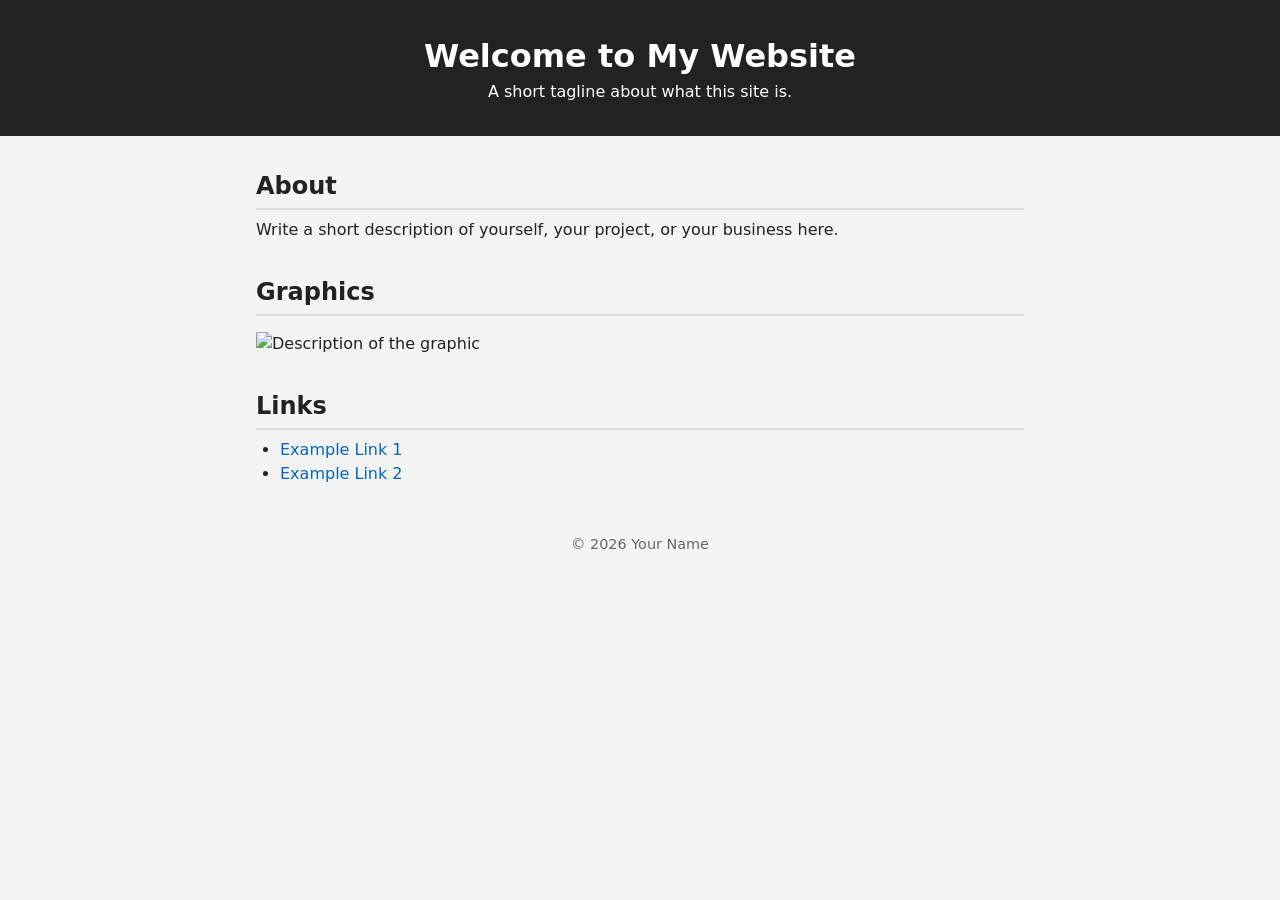
==== root/index.html @ 6e4c523c "Moving files around and adding images" ====
<!DOCTYPE html>
<html lang="en">
<head>
  <meta charset="UTF-8" />
  <title>My Website</title>
  <link rel="stylesheet" href="styles.css" />
</head>
<body>
  <header>
    <h1>Welcome to My Website</h1>
    <p>A short tagline about what this site is.</p>
  </header>

  <main>
    <section id="about">
      <h2>About</h2>
      <p>
        Write a short description of yourself, your project, or your business here.
      </p>
    </section>

    <section id="graphics">
      <h2>Graphics</h2>
      <img src="images/example-graphic.png" alt="Description of the graphic" />
    </section>

    <section id="links">
      <h2>Links</h2>
      <ul>
        <li><a href="https://example.com" target="_blank">Example Link 1</a></li>
        <li><a href="https://example.com" target="_blank">Example Link 2</a></li>
      </ul>
    </section>
  </main>

  <footer>
    <p>© 2026 Your Name</p>
  </footer>
</body>
</html>
---- root/styles.css ----
* {
  box-sizing: border-box;
  margin: 0;
  padding: 0;
  font-family: system-ui, -apple-system, BlinkMacSystemFont, "Segoe UI", sans-serif;
}

body {
  background: #f4f4f4;
  color: #222;
  line-height: 1.5;
}

header {
  background: #222;
  color: #fff;
  padding: 2rem;
  text-align: center;
}

main {
  max-width: 800px;
  margin: 2rem auto;
  padding: 0 1rem;
}

section {
  margin-bottom: 2rem;
}

h2 {
  margin-bottom: 0.5rem;
  border-bottom: 2px solid #ddd;
  padding-bottom: 0.25rem;
}

img {
  max-width: 100%;
  height: auto;
  display: block;
  margin-top: 1rem;
}

ul {
  list-style: disc;
  margin-left: 1.5rem;
}

a {
  color: #0066cc;
  text-decoration: none;
}

a:hover {
  text-decoration: underline;
}

footer {
  text-align: center;
  padding: 1rem;
  font-size: 0.9rem;
  color: #666;
}
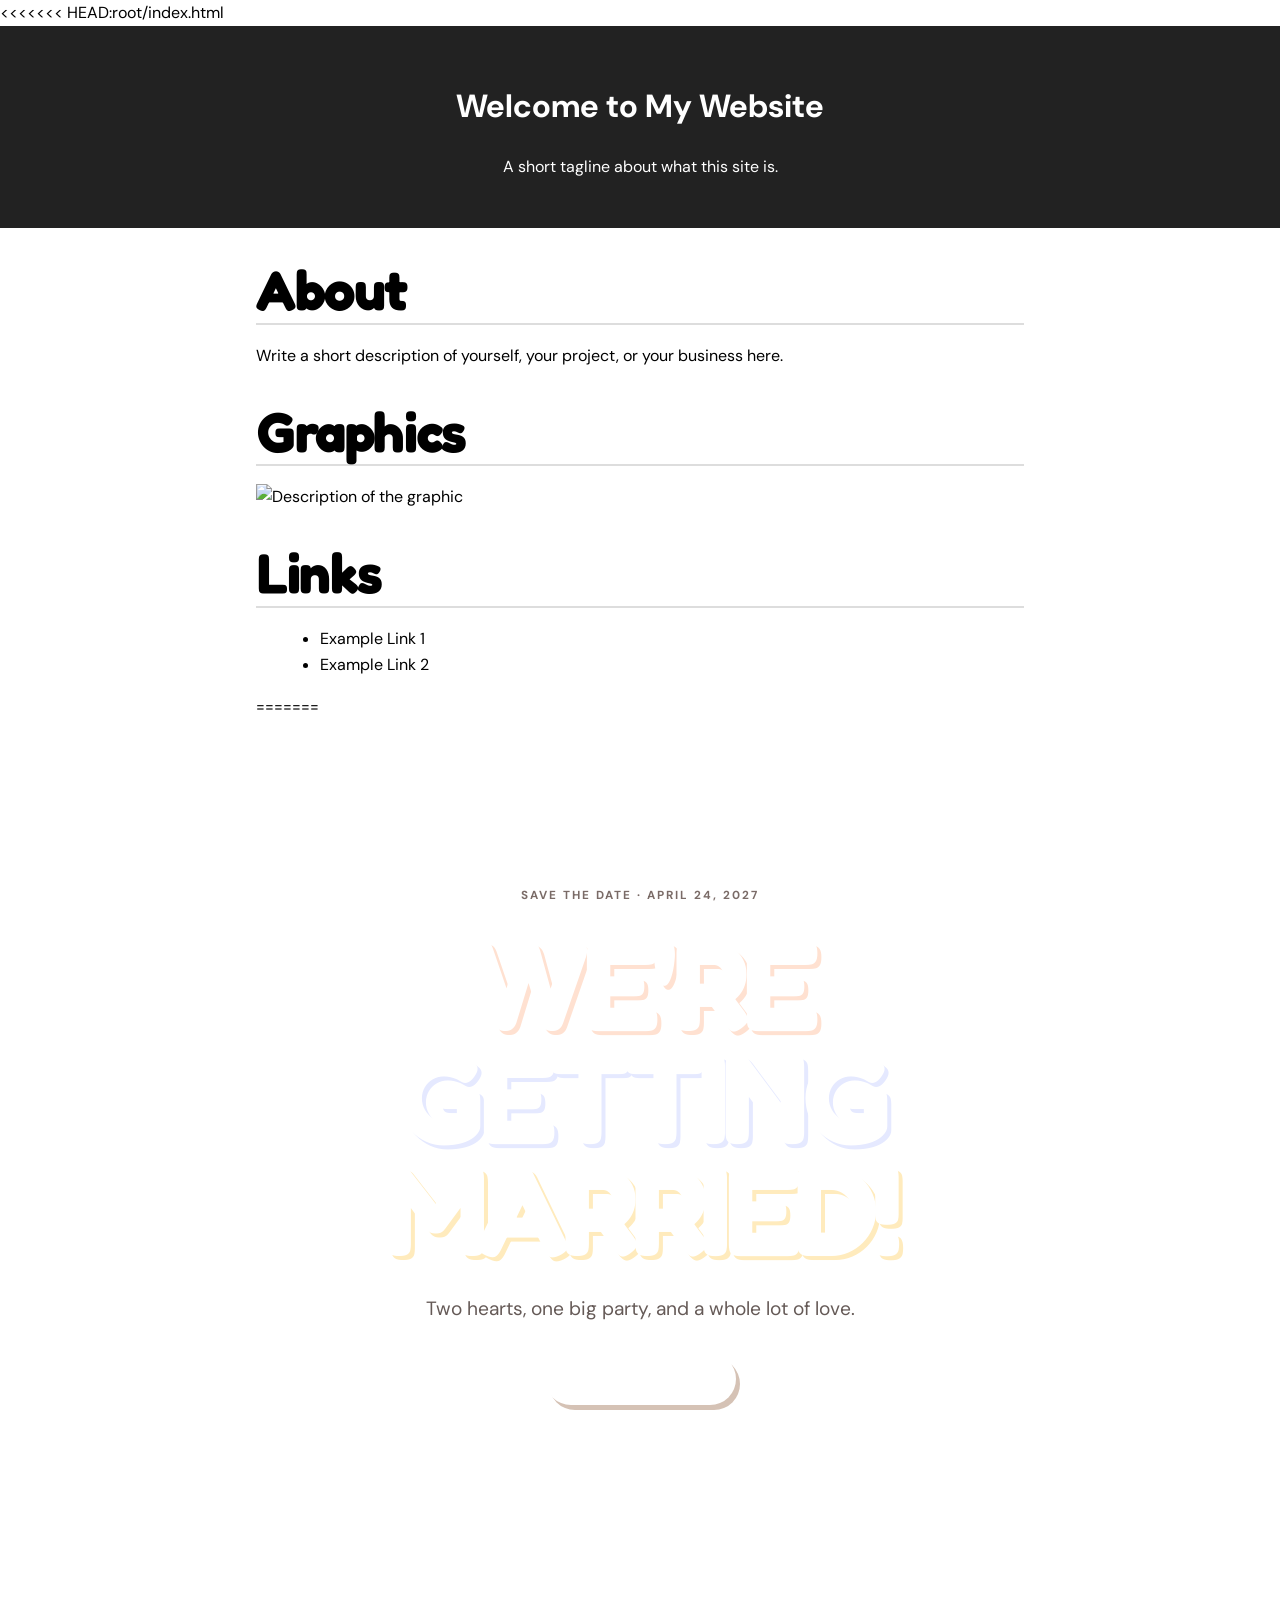
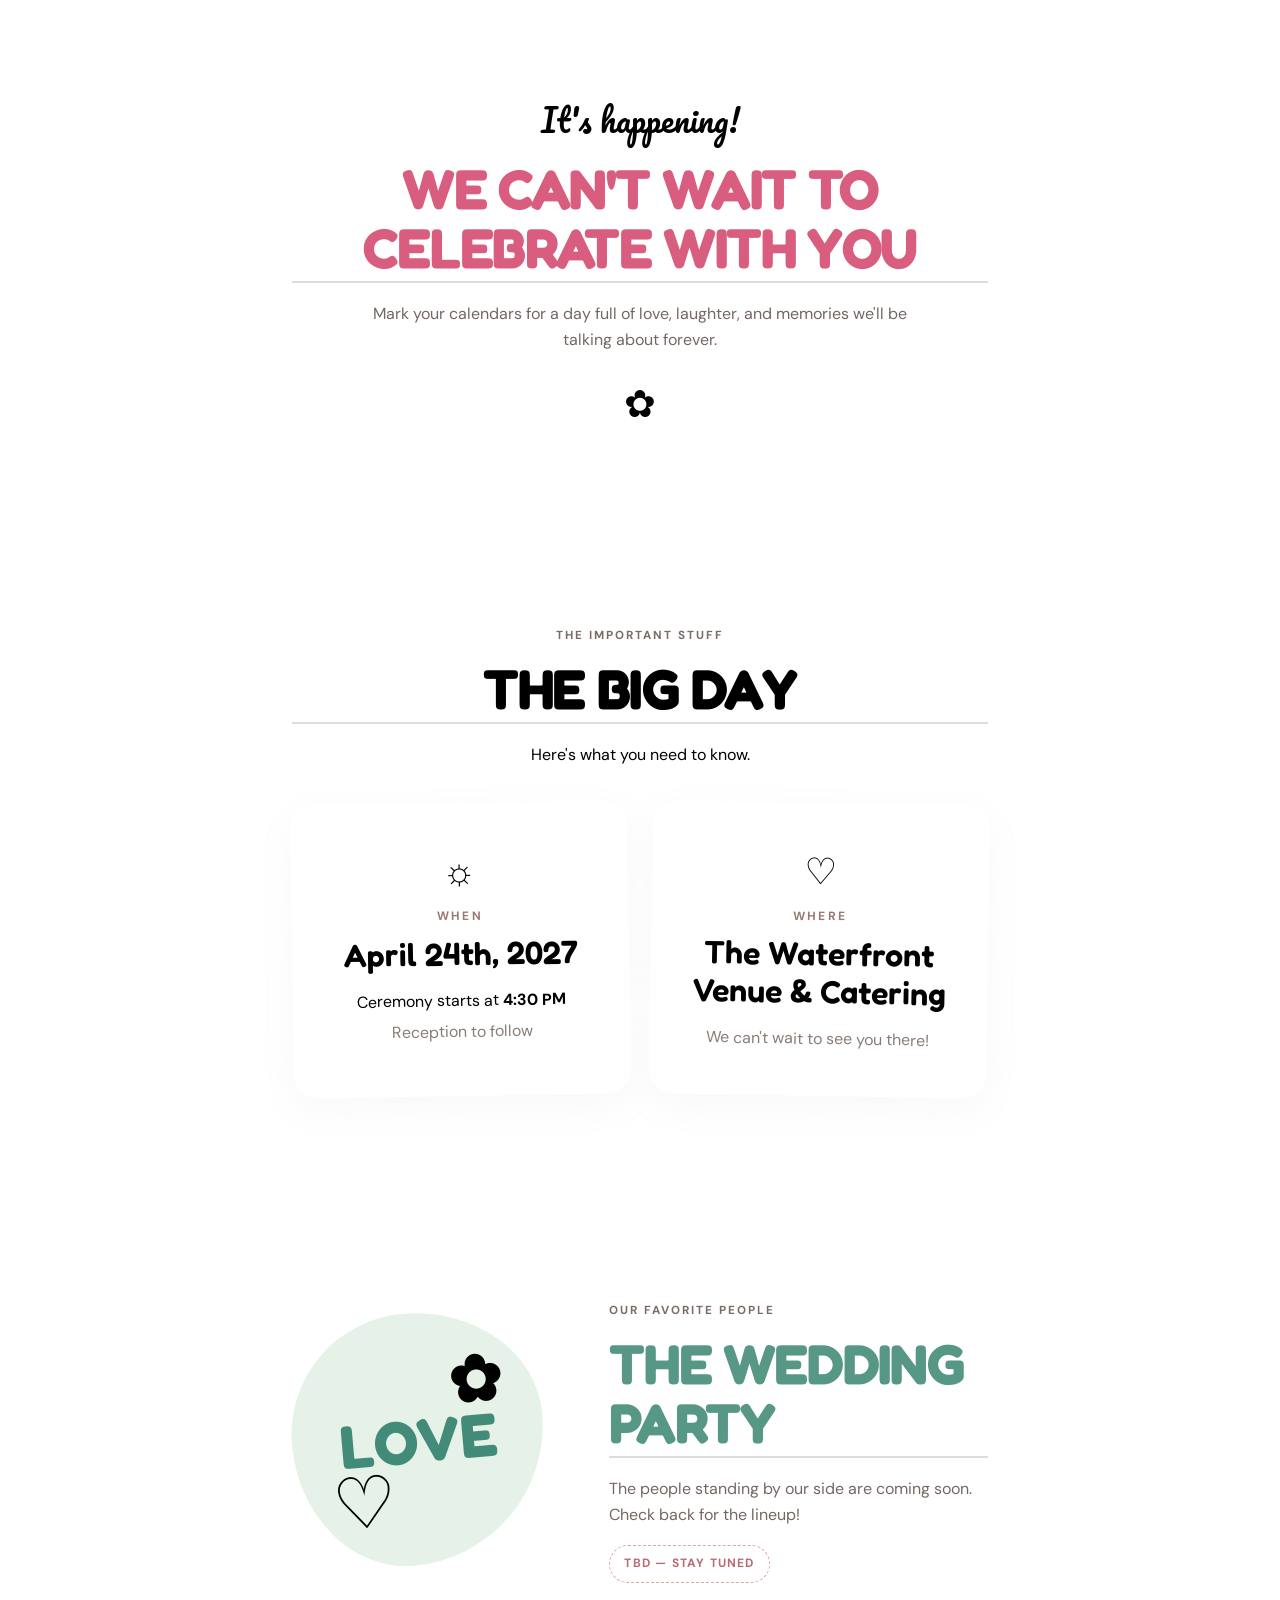
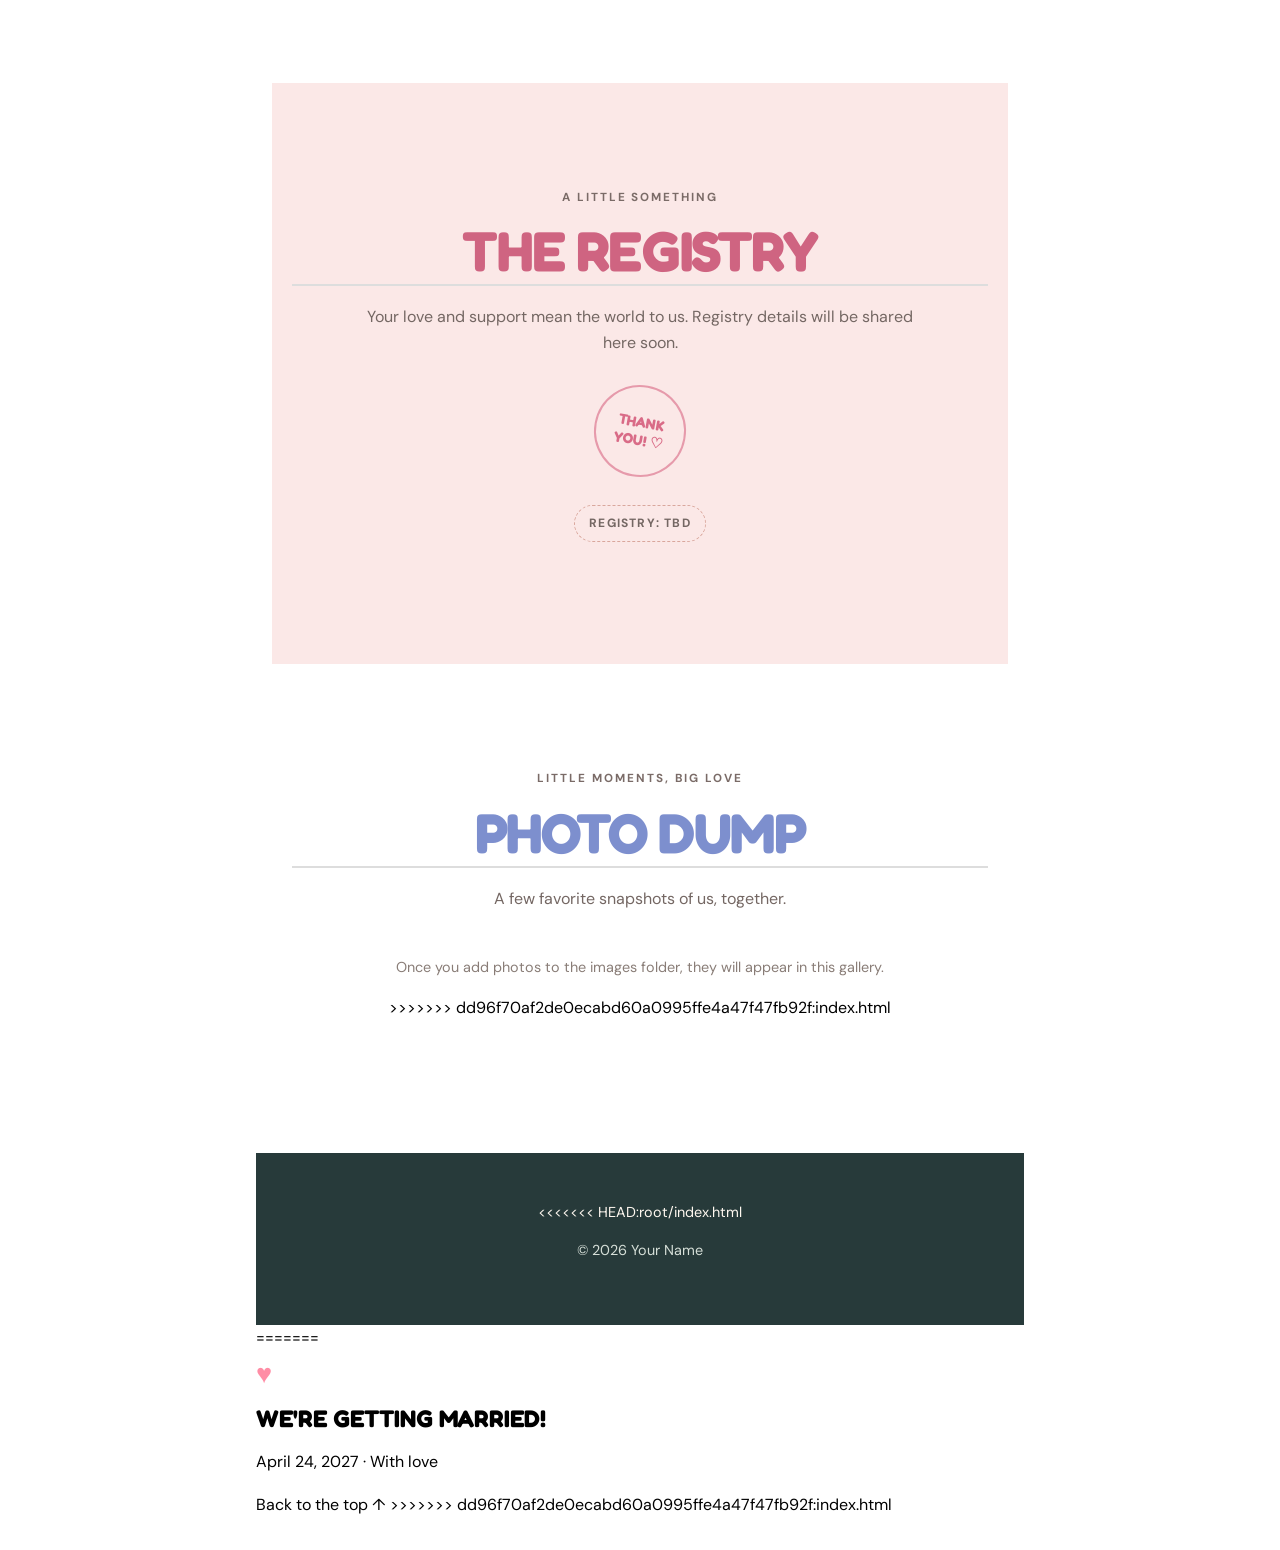
==== commit 47d61b2b: "Update index.html" ====
--- a/root/index.html
+++ b/root/index.html
@@ -2,6 +2,7 @@
 <html lang="en">
 <head>
   <meta charset="UTF-8" />
+<<<<<<< HEAD:root/index.html
   <title>My Website</title>
   <link rel="stylesheet" href="styles.css" />
 </head>
@@ -30,11 +31,140 @@
         <li><a href="https://example.com" target="_blank">Example Link 1</a></li>
         <li><a href="https://example.com" target="_blank">Example Link 2</a></li>
       </ul>
+=======
+  <meta name="viewport" content="width=device-width, initial-scale=1" />
+  <meta name="theme-color" content="#fff8f0" />
+  <meta name="description" content="Celebrate the Kalafos-Jones wedding on April 24, 2027." />
+  <title>We're Getting Married! | Kalafos-Jones Wedding</title>
+  <link rel="preconnect" href="https://fonts.googleapis.com">
+  <link rel="preconnect" href="https://fonts.gstatic.com" crossorigin>
+  <link href="https://fonts.googleapis.com/css2?family=DM+Sans:wght@400;500;600;700&family=Fredoka:wght@500;600;700&family=Pacifico&display=swap" rel="stylesheet">
+  <link rel="stylesheet" href="styles.css" />
+</head>
+<body>
+  <header class="hero" id="top">
+    <nav class="nav" aria-label="Main navigation">
+      <a class="brand" href="#top">K <span>♡</span> J</a>
+      <div class="nav-links">
+        <a href="#details">The Details</a>
+        <a href="#party">Wedding Party</a>
+        <a href="#registry">Registry</a>
+        <a href="#photos">Photos</a>
+      </div>
+    </nav>
+    <div class="hero-content">
+      <span class="eyebrow">SAVE THE DATE · APRIL 24, 2027</span>
+      <h1><span class="rainbow">WE'RE</span><br><span class="rainbow second-line">GETTING</span><br><span class="rainbow third-line">MARRIED!</span></h1>
+      <p class="hero-subtitle">Two hearts, one big party, and a whole lot of love.</p>
+      <a class="pill-button" href="#details">Let's celebrate <span aria-hidden="true">↓</span></a>
+      <span class="doodle heart" aria-hidden="true">♡</span>
+      <span class="doodle star star-one" aria-hidden="true">✳</span>
+      <span class="doodle star star-two" aria-hidden="true">✦</span>
+      <span class="doodle sparkle" aria-hidden="true">✧</span>
+    </div>
+    <div class="hero-bottom">APRIL 24, 2027 <span>•</span> FOREVER STARTS HERE</div>
+  </header>
+
+  <main>
+    <section class="intro section-wrap">
+      <p class="script">It's happening!</p>
+      <h2>WE CAN'T WAIT TO CELEBRATE WITH YOU</h2>
+      <p>Mark your calendars for a day full of love, laughter, and memories we'll be talking about forever.</p>
+      <div class="tiny-flower" aria-hidden="true">✿</div>
+    </section>
+
+    <section class="details section-wrap" id="details">
+      <div class="section-heading">
+        <span class="eyebrow">THE IMPORTANT STUFF</span>
+        <h2>THE BIG DAY</h2>
+        <p>Here's what you need to know.</p>
+      </div>
+      <div class="detail-grid">
+        <article class="detail-card date-card">
+          <div class="card-icon" aria-hidden="true">☼</div>
+          <p class="card-kicker">WHEN</p>
+          <h3>April 24th, 2027</h3>
+          <p>Ceremony starts at <strong>4:30 PM</strong></p>
+          <p class="muted">Reception to follow</p>
+        </article>
+        <article class="detail-card venue-card">
+          <div class="card-icon" aria-hidden="true">♡</div>
+          <p class="card-kicker">WHERE</p>
+          <h3>The Waterfront<br>Venue &amp; Catering</h3>
+          <p class="muted">We can't wait to see you there!</p>
+        </article>
+      </div>
+    </section>
+
+    <section class="party section-wrap" id="party">
+      <div class="party-art" aria-hidden="true"><span>LOVE</span><b>✿</b><i>♡</i></div>
+      <div class="party-copy">
+        <span class="eyebrow">OUR FAVORITE PEOPLE</span>
+        <h2>THE WEDDING PARTY</h2>
+        <p>The people standing by our side are coming soon. Check back for the lineup!</p>
+        <span class="coming-soon">TBD — STAY TUNED</span>
+      </div>
+    </section>
+
+    <section class="registry section-wrap" id="registry">
+      <span class="eyebrow">A LITTLE SOMETHING</span>
+      <h2>THE REGISTRY</h2>
+      <p>Your love and support mean the world to us. Registry details will be shared here soon.</p>
+      <span class="registry-stamp" aria-hidden="true">THANK<br>YOU! ♡</span>
+      <p class="coming-soon">REGISTRY: TBD</p>
+    </section>
+
+    <section class="photos section-wrap" id="photos">
+      <span class="eyebrow">LITTLE MOMENTS, BIG LOVE</span>
+      <h2>PHOTO DUMP</h2>
+      <p class="photo-intro">A few favorite snapshots of us, together.</p>
+      <div class="photo-grid" id="photo-grid">
+        <figure class="photo-frame" data-photo>
+          <img src="images/photo1.jpg" alt="A favorite photo of the couple" loading="lazy">
+          <figcaption>♡</figcaption>
+        </figure>
+        <figure class="photo-frame" data-photo>
+          <img src="images/photo2.jpg" alt="A favorite memory together" loading="lazy">
+          <figcaption>Love you lots</figcaption>
+        </figure>
+        <figure class="photo-frame" data-photo>
+          <img src="images/photo3.jpg" alt="A happy moment together" loading="lazy">
+          <figcaption>♡</figcaption>
+        </figure>
+        <figure class="photo-frame" data-photo>
+          <img src="images/engagement.jpg" alt="Engagement photo" loading="lazy">
+          <figcaption>Our next chapter</figcaption>
+        </figure>
+      </div>
+      <p class="photo-note" id="photo-note">Add your favorite pictures to the images folder to display them here.</p>
+>>>>>>> dd96f70af2de0ecabd60a0995ffe4a47f47fb92f:index.html
     </section>
   </main>
 
   <footer>
+<<<<<<< HEAD:root/index.html
     <p>© 2026 Your Name</p>
   </footer>
+=======
+    <div class="footer-heart" aria-hidden="true">♥</div>
+    <p class="footer-title">WE'RE GETTING MARRIED!</p>
+    <p>April 24, 2027 · With love</p>
+    <a href="#top">Back to the top ↑</a>
+  </footer>
+  <script>
+    // Hide photo slots until matching image files are present in the images folder.
+    const photoSlots = [...document.querySelectorAll('[data-photo]')];
+    photoSlots.forEach((slot) => {
+      const img = slot.querySelector('img');
+      img.addEventListener('error', () => {
+        slot.remove();
+        if (!document.querySelector('[data-photo]')) {
+          document.getElementById('photo-note').textContent =
+            'Once you add photos to the images folder, they will appear in this gallery.';
+        }
+      });
+    });
+  </script>
+>>>>>>> dd96f70af2de0ecabd60a0995ffe4a47f47fb92f:index.html
 </body>
 </html>
--- a/root/styles.css
+++ b/root/styles.css
@@ -1,3 +1,4 @@
+<<<<<<< HEAD:root/styles.css
 * {
   box-sizing: border-box;
   margin: 0;
@@ -60,4 +61,102 @@
   padding: 1rem;
   font-size: 0.9rem;
   color: #666;
-}+}
+=======
+:root {
+  --cream: #fff8f0; --paper: #fffdf9; --ink: #263238;
+  --pink: #f36f91; --orange: #ff9e59; --yellow: #ffd45d;
+  --green: #72b7a1; --blue: #7c9fe8; --purple: #a78bdb; --line: #f1dfd1;
+}
+* { box-sizing: border-box; }
+html { scroll-behavior: smooth; scroll-padding-top: 80px; }
+body { margin: 0; color: var(--ink); background: var(--cream); font-family: 'DM Sans', sans-serif; line-height: 1.65; }
+a { color: inherit; text-decoration: none; }
+.hero { min-height: 760px; position: relative; overflow: hidden; background: var(--cream); display: flex; flex-direction: column; }
+.nav { width: min(1120px, calc(100% - 44px)); margin: 0 auto; padding: 24px 0; display: flex; justify-content: space-between; align-items: center; position: relative; z-index: 2; }
+.brand { font: 700 1.45rem 'Fredoka', sans-serif; letter-spacing: -.06em; }
+.brand span { color: var(--pink); }
+.nav-links { display: flex; gap: clamp(14px, 3vw, 34px); font-size: .86rem; font-weight: 700; }
+.nav-links a, footer a { transition: color .2s ease; }
+.nav-links a:hover, footer a:hover { color: var(--pink); }
+.hero-content { position: relative; width: min(900px, calc(100% - 36px)); margin: auto; padding: 52px 0 84px; text-align: center; }
+.eyebrow { display: inline-block; font-size: .73rem; font-weight: 700; letter-spacing: .17em; text-transform: uppercase; color: #7a6b67; }
+.hero h1 { margin: 20px 0 12px; font: 700 clamp(4rem, 10vw, 8.5rem)/.88 'Fredoka', sans-serif; letter-spacing: -.055em; }
+.rainbow { color: var(--pink); text-shadow: 4px 4px 0 #ffe1d1; }
+.second-line { color: var(--blue); text-shadow: 4px 4px 0 #e5e9ff; }
+.third-line { color: var(--orange); text-shadow: 4px 4px 0 #ffebbd; }
+.hero-subtitle { font-size: clamp(1rem, 2vw, 1.2rem); margin: 28px 0; color: #655a57; }
+.pill-button { display: inline-flex; align-items: center; gap: 14px; padding: 13px 22px; border-radius: 999px; background: var(--ink); color: white; font-weight: 700; box-shadow: 4px 5px 0 #d5c2b5; transition: transform .2s ease; }
+.pill-button:hover { transform: translateY(-3px); }
+.hero-bottom { text-align: center; font-size: .68rem; letter-spacing: .2em; font-weight: 700; padding: 18px; border-top: 1px solid var(--line); }
+.hero-bottom span { color: var(--pink); padding: 0 8px; }
+.doodle { position: absolute; line-height: 1; user-select: none; }
+.heart { right: 8%; top: 21%; color: var(--pink); font-size: clamp(3rem, 7vw, 6rem); transform: rotate(13deg); }
+.star { font-size: clamp(2.5rem, 5vw, 4.5rem); }
+.star-one { left: 8%; top: 28%; color: var(--yellow); }
+.star-two { right: 12%; bottom: 18%; color: var(--green); }
+.sparkle { left: 15%; bottom: 17%; color: var(--purple); font-size: 4rem; }
+.section-wrap { width: min(1000px, calc(100% - 40px)); margin: 0 auto; padding: 100px 0; }
+.intro { max-width: 720px; text-align: center; padding-top: 84px; padding-bottom: 84px; }
+.script { color: var(--pink); font: 2rem 'Pacifico', cursive; margin: 0 0 10px; }
+h2 { font: 700 clamp(2rem, 4.5vw, 3.5rem)/1.05 'Fredoka', sans-serif; letter-spacing: -.025em; margin: 12px 0 18px; }
+.intro h2 { color: #d95d7e; }
+.intro p:not(.script) { color: #746763; max-width: 560px; margin: 0 auto; }
+.tiny-flower { font-size: 2.4rem; color: var(--orange); margin-top: 20px; }
+.details { border-top: 1px solid var(--line); text-align: center; }
+.section-heading { margin-bottom: 35px; }
+.detail-grid { display: grid; grid-template-columns: repeat(2, minmax(0, 1fr)); gap: 22px; text-align: center; }
+.detail-card { padding: 38px 24px; border-radius: 24px; background: var(--paper); border: 1px solid var(--line); box-shadow: 0 12px 35px #b99e8d12; }
+.date-card { transform: rotate(-1deg); }
+.venue-card { transform: rotate(1deg); }
+.card-icon { font-size: 2.3rem; color: var(--pink); }
+.card-kicker { letter-spacing: .2em; font-size: .75rem; font-weight: 700; color: #9a7972; margin: 12px 0 6px; }
+.detail-card h3 { font: 600 clamp(1.5rem, 3vw, 2rem)/1.2 'Fredoka', sans-serif; margin: 8px 0 15px; }
+.detail-card p { margin: 5px 0; }
+.muted { color: #897d77; }
+.party { display: grid; grid-template-columns: .8fr 1.2fr; align-items: center; gap: 65px; border-top: 1px solid var(--line); }
+.party-art { position: relative; display: grid; place-items: center; aspect-ratio: 1; max-width: 320px; width: 100%; margin: auto; border-radius: 48% 52% 56% 44% / 48% 44% 56% 52%; background: #e6f2e7; color: var(--green); transform: rotate(-5deg); }
+.party-art span { font: 700 clamp(2rem, 5vw, 3.8rem) 'Fredoka', sans-serif; color: #438b79; }
+.party-art b { position: absolute; top: 8%; right: 15%; font-size: 4rem; color: var(--pink); }
+.party-art i { position: absolute; bottom: 8%; left: 14%; font: normal 4.5rem 'DM Sans', sans-serif; color: var(--orange); }
+.party-copy h2 { color: #579785; }
+.party-copy p, .registry p, .photo-intro { color: #746763; }
+.coming-soon { display: inline-block; border: 1px dashed #d9a79d; color: #b66b75; border-radius: 999px; padding: 8px 14px; font-size: .75rem; font-weight: 700; letter-spacing: .1em; }
+.registry { text-align: center; position: relative; background: #fbe8e7; width: 100%; padding-left: max(20px, calc((100% - 1000px)/2)); padding-right: max(20px, calc((100% - 1000px)/2)); }
+.registry h2 { color: #cf6481; }
+.registry p { max-width: 550px; margin: 0 auto 22px; }
+.registry-stamp { display: grid; place-items: center; width: 92px; height: 92px; margin: 28px auto; border: 2px solid #e69aab; border-radius: 50%; color: #d96b87; font: 700 .9rem/1.25 'Fredoka', sans-serif; transform: rotate(10deg); }
+.photos { text-align: center; }
+.photos h2 { color: #7d8fce; }
+.photo-intro { margin-bottom: 30px; }
+.photo-grid { display: grid; grid-template-columns: repeat(4, minmax(0, 1fr)); gap: 16px; align-items: center; }
+.photo-frame { margin: 0; padding: 9px 9px 15px; background: #fff; box-shadow: 0 8px 25px #5b4a4015; transform: rotate(-2deg); }
+.photo-frame:nth-child(even) { transform: rotate(2deg); }
+.photo-frame img { display: block; width: 100%; aspect-ratio: 3 / 4; object-fit: cover; background: #f4e5dc; }
+.photo-frame figcaption { font: 1rem 'Pacifico', cursive; color: #cf7189; padding-top: 9px; }
+.photo-note { color: #897d77; font-size: .9rem; }
+footer { text-align: center; padding: 48px 20px; background: #273a3a; color: #fff8f0; }
+.footer-heart { color: #ff8da5; font-size: 1.7rem; }
+.footer-title { font: 700 1.5rem 'Fredoka', sans-serif; margin: 8px 0; }
+footer p:not(.footer-title) { color: #d6dfd8; font-size: .9rem; }
+footer a { display: inline-block; margin-top: 8px; font-weight: 700; font-size: .85rem; }
+@media (max-width: 680px) {
+  .hero { min-height: 680px; }
+  .nav { align-items: flex-start; }
+  .nav-links { justify-content: flex-end; flex-wrap: wrap; gap: 8px 14px; max-width: 75%; font-size: .75rem; }
+  .hero-content { padding: 65px 0 90px; }
+  .hero h1 { font-size: clamp(3.7rem, 15vw, 6rem); }
+  .heart { right: 2%; top: 15%; }
+  .star-one { left: 1%; top: 25%; }
+  .star-two { right: 2%; bottom: 13%; }
+  .sparkle { left: 3%; bottom: 14%; }
+  .section-wrap { padding: 72px 0; }
+  .detail-grid { grid-template-columns: 1fr; gap: 18px; }
+  .date-card, .venue-card { transform: none; }
+  .party { grid-template-columns: 1fr; gap: 32px; text-align: center; }
+  .party-art { max-width: 230px; }
+  .photo-grid { grid-template-columns: repeat(2, minmax(0, 1fr)); gap: 14px; }
+  .hero-bottom { font-size: .58rem; letter-spacing: .12em; }
+}
+@media (prefers-reduced-motion: reduce) { html { scroll-behavior: auto; } *, *::before, *::after { transition: none !important; } }
+>>>>>>> dd96f70af2de0ecabd60a0995ffe4a47f47fb92f:styles.css
--- a/root/styles.css
+++ b/root/styles.css
@@ -1,3 +1,4 @@
+<<<<<<< HEAD:root/styles.css
 * {
   box-sizing: border-box;
   margin: 0;
@@ -60,4 +61,102 @@
   padding: 1rem;
   font-size: 0.9rem;
   color: #666;
-}+}
+=======
+:root {
+  --cream: #fff8f0; --paper: #fffdf9; --ink: #263238;
+  --pink: #f36f91; --orange: #ff9e59; --yellow: #ffd45d;
+  --green: #72b7a1; --blue: #7c9fe8; --purple: #a78bdb; --line: #f1dfd1;
+}
+* { box-sizing: border-box; }
+html { scroll-behavior: smooth; scroll-padding-top: 80px; }
+body { margin: 0; color: var(--ink); background: var(--cream); font-family: 'DM Sans', sans-serif; line-height: 1.65; }
+a { color: inherit; text-decoration: none; }
+.hero { min-height: 760px; position: relative; overflow: hidden; background: var(--cream); display: flex; flex-direction: column; }
+.nav { width: min(1120px, calc(100% - 44px)); margin: 0 auto; padding: 24px 0; display: flex; justify-content: space-between; align-items: center; position: relative; z-index: 2; }
+.brand { font: 700 1.45rem 'Fredoka', sans-serif; letter-spacing: -.06em; }
+.brand span { color: var(--pink); }
+.nav-links { display: flex; gap: clamp(14px, 3vw, 34px); font-size: .86rem; font-weight: 700; }
+.nav-links a, footer a { transition: color .2s ease; }
+.nav-links a:hover, footer a:hover { color: var(--pink); }
+.hero-content { position: relative; width: min(900px, calc(100% - 36px)); margin: auto; padding: 52px 0 84px; text-align: center; }
+.eyebrow { display: inline-block; font-size: .73rem; font-weight: 700; letter-spacing: .17em; text-transform: uppercase; color: #7a6b67; }
+.hero h1 { margin: 20px 0 12px; font: 700 clamp(4rem, 10vw, 8.5rem)/.88 'Fredoka', sans-serif; letter-spacing: -.055em; }
+.rainbow { color: var(--pink); text-shadow: 4px 4px 0 #ffe1d1; }
+.second-line { color: var(--blue); text-shadow: 4px 4px 0 #e5e9ff; }
+.third-line { color: var(--orange); text-shadow: 4px 4px 0 #ffebbd; }
+.hero-subtitle { font-size: clamp(1rem, 2vw, 1.2rem); margin: 28px 0; color: #655a57; }
+.pill-button { display: inline-flex; align-items: center; gap: 14px; padding: 13px 22px; border-radius: 999px; background: var(--ink); color: white; font-weight: 700; box-shadow: 4px 5px 0 #d5c2b5; transition: transform .2s ease; }
+.pill-button:hover { transform: translateY(-3px); }
+.hero-bottom { text-align: center; font-size: .68rem; letter-spacing: .2em; font-weight: 700; padding: 18px; border-top: 1px solid var(--line); }
+.hero-bottom span { color: var(--pink); padding: 0 8px; }
+.doodle { position: absolute; line-height: 1; user-select: none; }
+.heart { right: 8%; top: 21%; color: var(--pink); font-size: clamp(3rem, 7vw, 6rem); transform: rotate(13deg); }
+.star { font-size: clamp(2.5rem, 5vw, 4.5rem); }
+.star-one { left: 8%; top: 28%; color: var(--yellow); }
+.star-two { right: 12%; bottom: 18%; color: var(--green); }
+.sparkle { left: 15%; bottom: 17%; color: var(--purple); font-size: 4rem; }
+.section-wrap { width: min(1000px, calc(100% - 40px)); margin: 0 auto; padding: 100px 0; }
+.intro { max-width: 720px; text-align: center; padding-top: 84px; padding-bottom: 84px; }
+.script { color: var(--pink); font: 2rem 'Pacifico', cursive; margin: 0 0 10px; }
+h2 { font: 700 clamp(2rem, 4.5vw, 3.5rem)/1.05 'Fredoka', sans-serif; letter-spacing: -.025em; margin: 12px 0 18px; }
+.intro h2 { color: #d95d7e; }
+.intro p:not(.script) { color: #746763; max-width: 560px; margin: 0 auto; }
+.tiny-flower { font-size: 2.4rem; color: var(--orange); margin-top: 20px; }
+.details { border-top: 1px solid var(--line); text-align: center; }
+.section-heading { margin-bottom: 35px; }
+.detail-grid { display: grid; grid-template-columns: repeat(2, minmax(0, 1fr)); gap: 22px; text-align: center; }
+.detail-card { padding: 38px 24px; border-radius: 24px; background: var(--paper); border: 1px solid var(--line); box-shadow: 0 12px 35px #b99e8d12; }
+.date-card { transform: rotate(-1deg); }
+.venue-card { transform: rotate(1deg); }
+.card-icon { font-size: 2.3rem; color: var(--pink); }
+.card-kicker { letter-spacing: .2em; font-size: .75rem; font-weight: 700; color: #9a7972; margin: 12px 0 6px; }
+.detail-card h3 { font: 600 clamp(1.5rem, 3vw, 2rem)/1.2 'Fredoka', sans-serif; margin: 8px 0 15px; }
+.detail-card p { margin: 5px 0; }
+.muted { color: #897d77; }
+.party { display: grid; grid-template-columns: .8fr 1.2fr; align-items: center; gap: 65px; border-top: 1px solid var(--line); }
+.party-art { position: relative; display: grid; place-items: center; aspect-ratio: 1; max-width: 320px; width: 100%; margin: auto; border-radius: 48% 52% 56% 44% / 48% 44% 56% 52%; background: #e6f2e7; color: var(--green); transform: rotate(-5deg); }
+.party-art span { font: 700 clamp(2rem, 5vw, 3.8rem) 'Fredoka', sans-serif; color: #438b79; }
+.party-art b { position: absolute; top: 8%; right: 15%; font-size: 4rem; color: var(--pink); }
+.party-art i { position: absolute; bottom: 8%; left: 14%; font: normal 4.5rem 'DM Sans', sans-serif; color: var(--orange); }
+.party-copy h2 { color: #579785; }
+.party-copy p, .registry p, .photo-intro { color: #746763; }
+.coming-soon { display: inline-block; border: 1px dashed #d9a79d; color: #b66b75; border-radius: 999px; padding: 8px 14px; font-size: .75rem; font-weight: 700; letter-spacing: .1em; }
+.registry { text-align: center; position: relative; background: #fbe8e7; width: 100%; padding-left: max(20px, calc((100% - 1000px)/2)); padding-right: max(20px, calc((100% - 1000px)/2)); }
+.registry h2 { color: #cf6481; }
+.registry p { max-width: 550px; margin: 0 auto 22px; }
+.registry-stamp { display: grid; place-items: center; width: 92px; height: 92px; margin: 28px auto; border: 2px solid #e69aab; border-radius: 50%; color: #d96b87; font: 700 .9rem/1.25 'Fredoka', sans-serif; transform: rotate(10deg); }
+.photos { text-align: center; }
+.photos h2 { color: #7d8fce; }
+.photo-intro { margin-bottom: 30px; }
+.photo-grid { display: grid; grid-template-columns: repeat(4, minmax(0, 1fr)); gap: 16px; align-items: center; }
+.photo-frame { margin: 0; padding: 9px 9px 15px; background: #fff; box-shadow: 0 8px 25px #5b4a4015; transform: rotate(-2deg); }
+.photo-frame:nth-child(even) { transform: rotate(2deg); }
+.photo-frame img { display: block; width: 100%; aspect-ratio: 3 / 4; object-fit: cover; background: #f4e5dc; }
+.photo-frame figcaption { font: 1rem 'Pacifico', cursive; color: #cf7189; padding-top: 9px; }
+.photo-note { color: #897d77; font-size: .9rem; }
+footer { text-align: center; padding: 48px 20px; background: #273a3a; color: #fff8f0; }
+.footer-heart { color: #ff8da5; font-size: 1.7rem; }
+.footer-title { font: 700 1.5rem 'Fredoka', sans-serif; margin: 8px 0; }
+footer p:not(.footer-title) { color: #d6dfd8; font-size: .9rem; }
+footer a { display: inline-block; margin-top: 8px; font-weight: 700; font-size: .85rem; }
+@media (max-width: 680px) {
+  .hero { min-height: 680px; }
+  .nav { align-items: flex-start; }
+  .nav-links { justify-content: flex-end; flex-wrap: wrap; gap: 8px 14px; max-width: 75%; font-size: .75rem; }
+  .hero-content { padding: 65px 0 90px; }
+  .hero h1 { font-size: clamp(3.7rem, 15vw, 6rem); }
+  .heart { right: 2%; top: 15%; }
+  .star-one { left: 1%; top: 25%; }
+  .star-two { right: 2%; bottom: 13%; }
+  .sparkle { left: 3%; bottom: 14%; }
+  .section-wrap { padding: 72px 0; }
+  .detail-grid { grid-template-columns: 1fr; gap: 18px; }
+  .date-card, .venue-card { transform: none; }
+  .party { grid-template-columns: 1fr; gap: 32px; text-align: center; }
+  .party-art { max-width: 230px; }
+  .photo-grid { grid-template-columns: repeat(2, minmax(0, 1fr)); gap: 14px; }
+  .hero-bottom { font-size: .58rem; letter-spacing: .12em; }
+}
+@media (prefers-reduced-motion: reduce) { html { scroll-behavior: auto; } *, *::before, *::after { transition: none !important; } }
+>>>>>>> dd96f70af2de0ecabd60a0995ffe4a47f47fb92f:styles.css
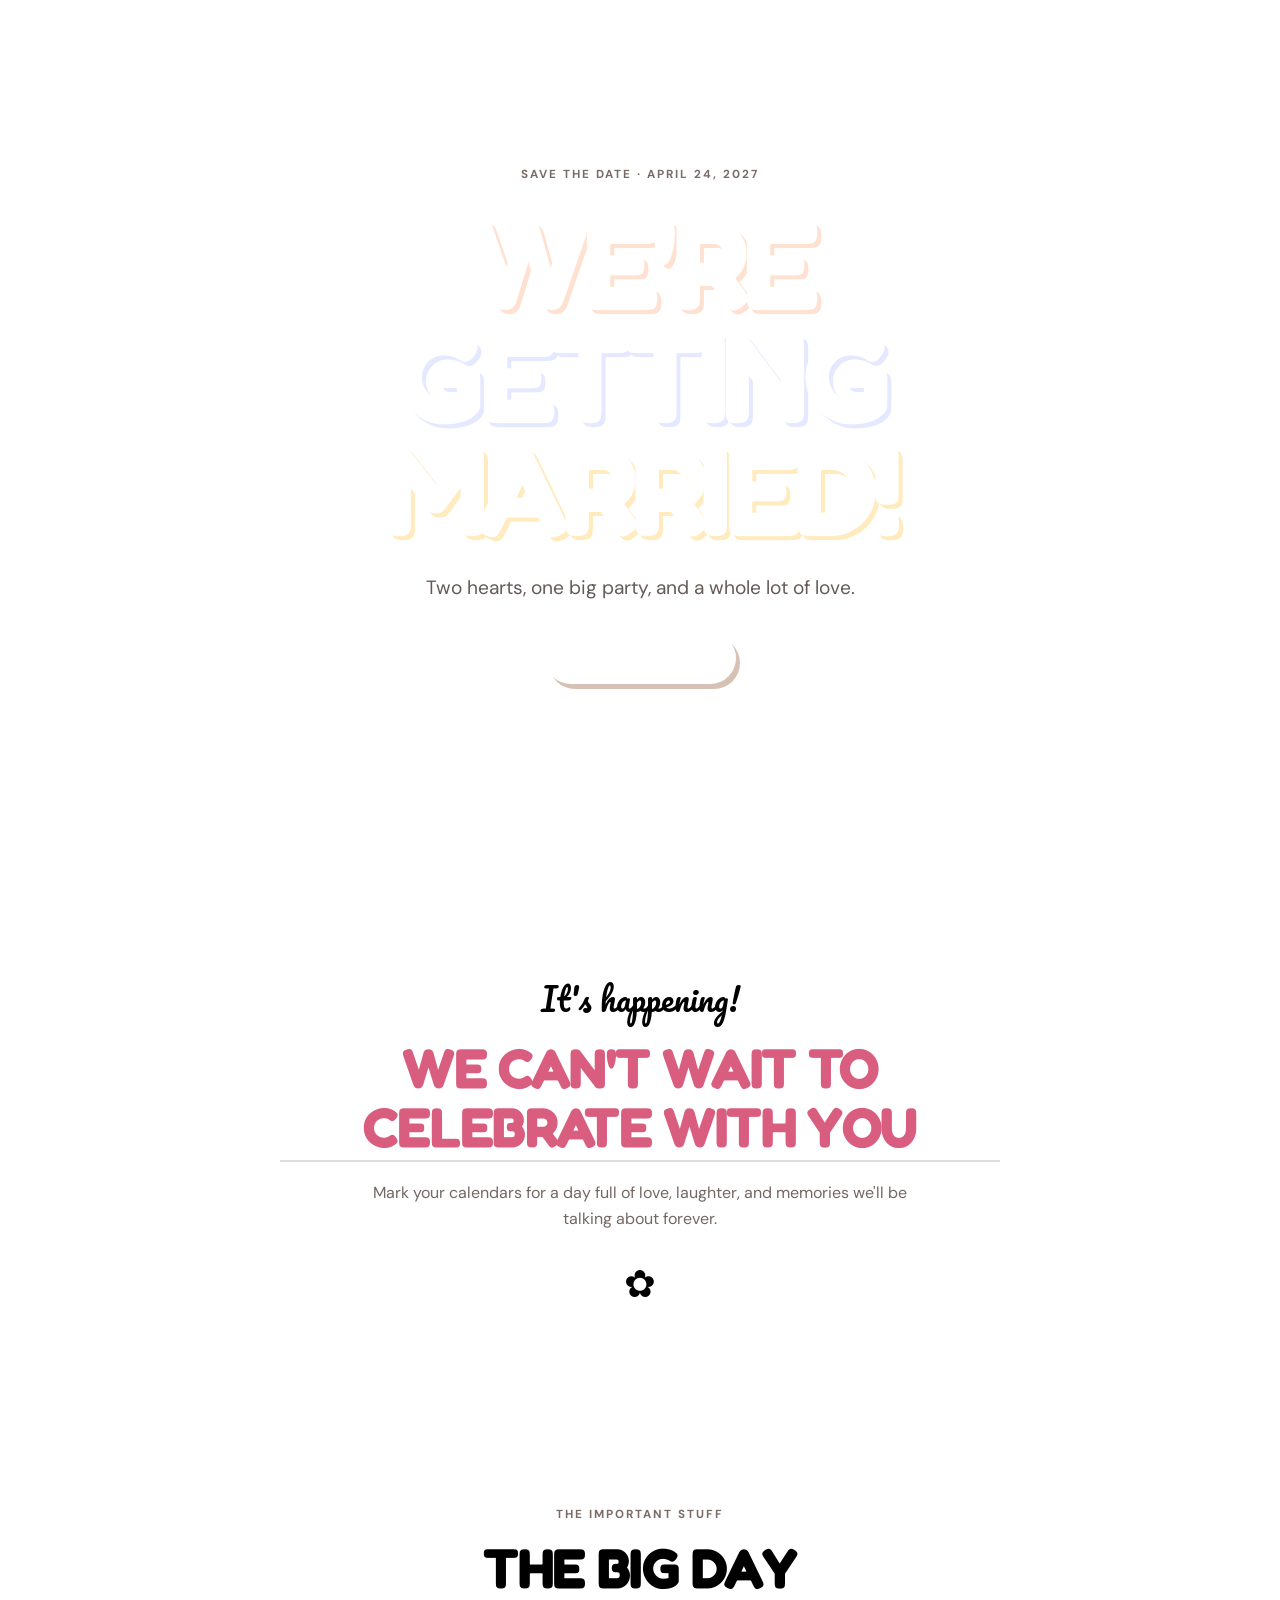
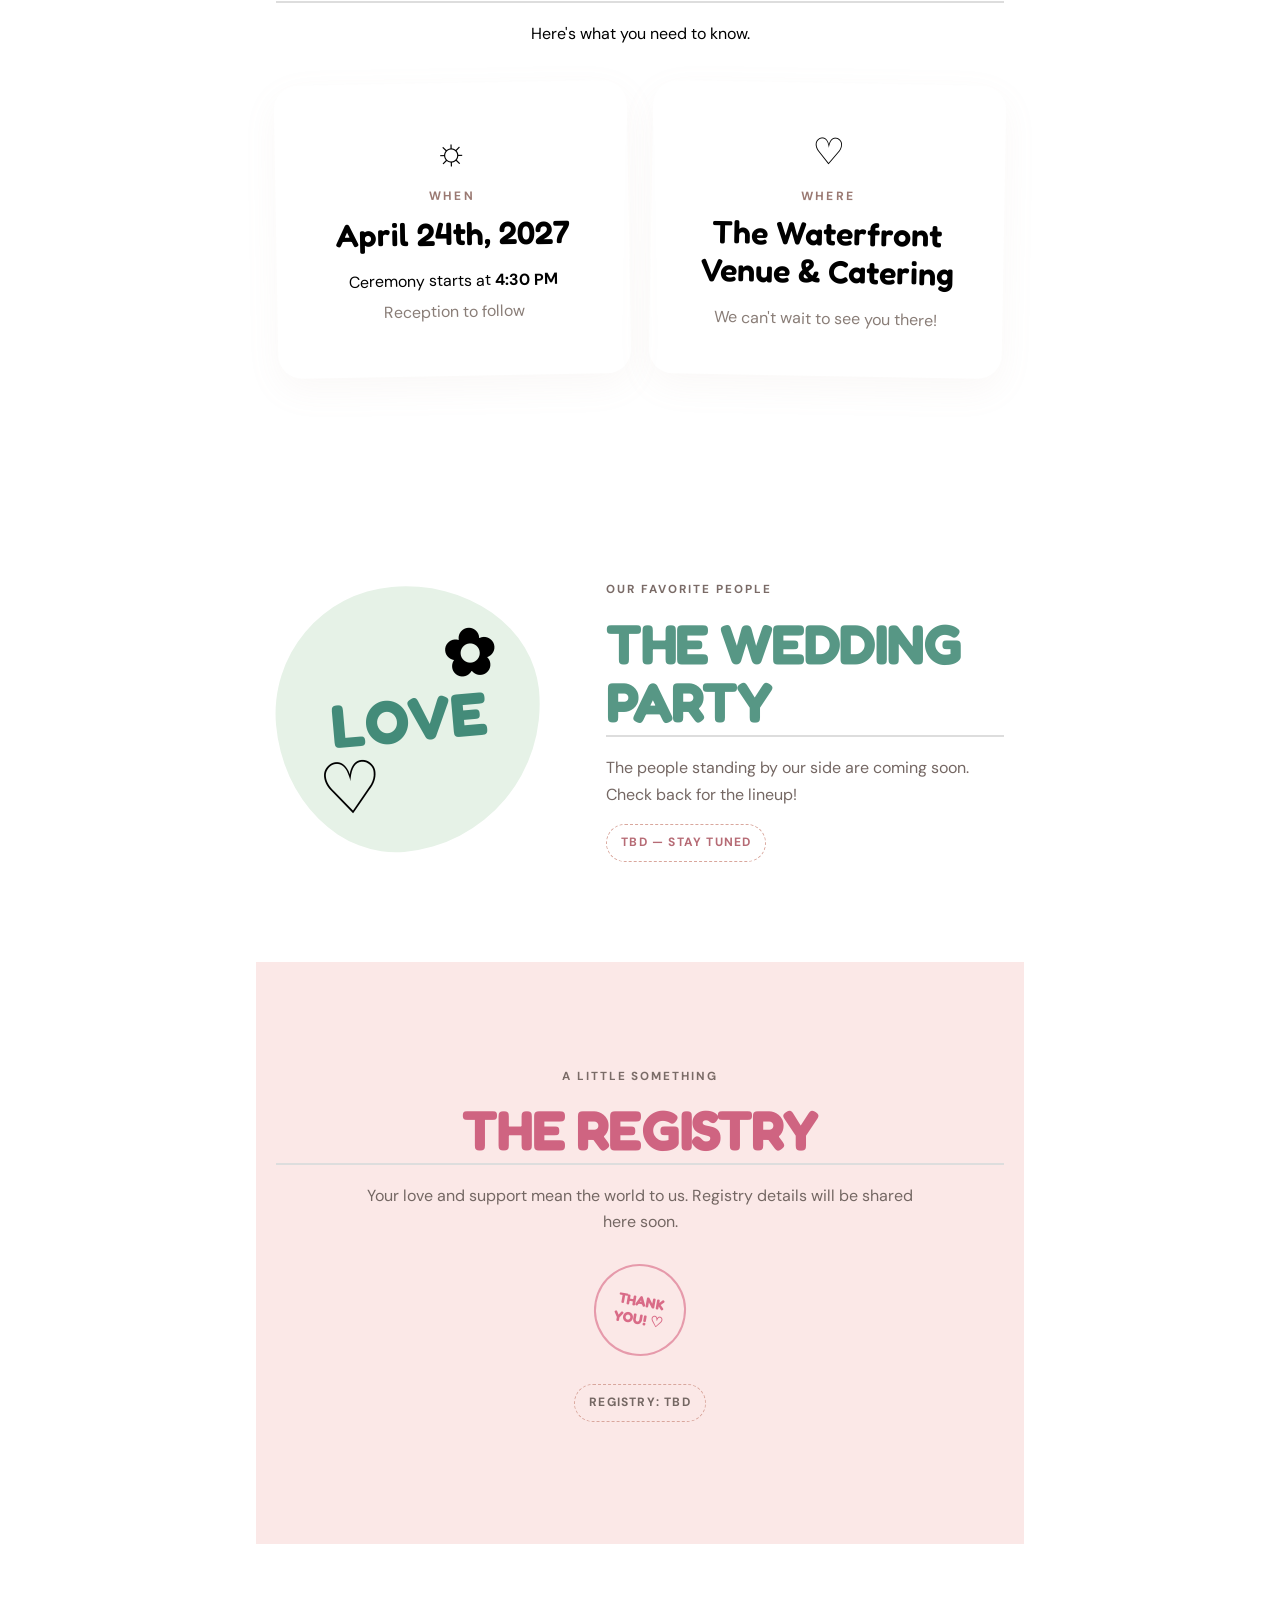
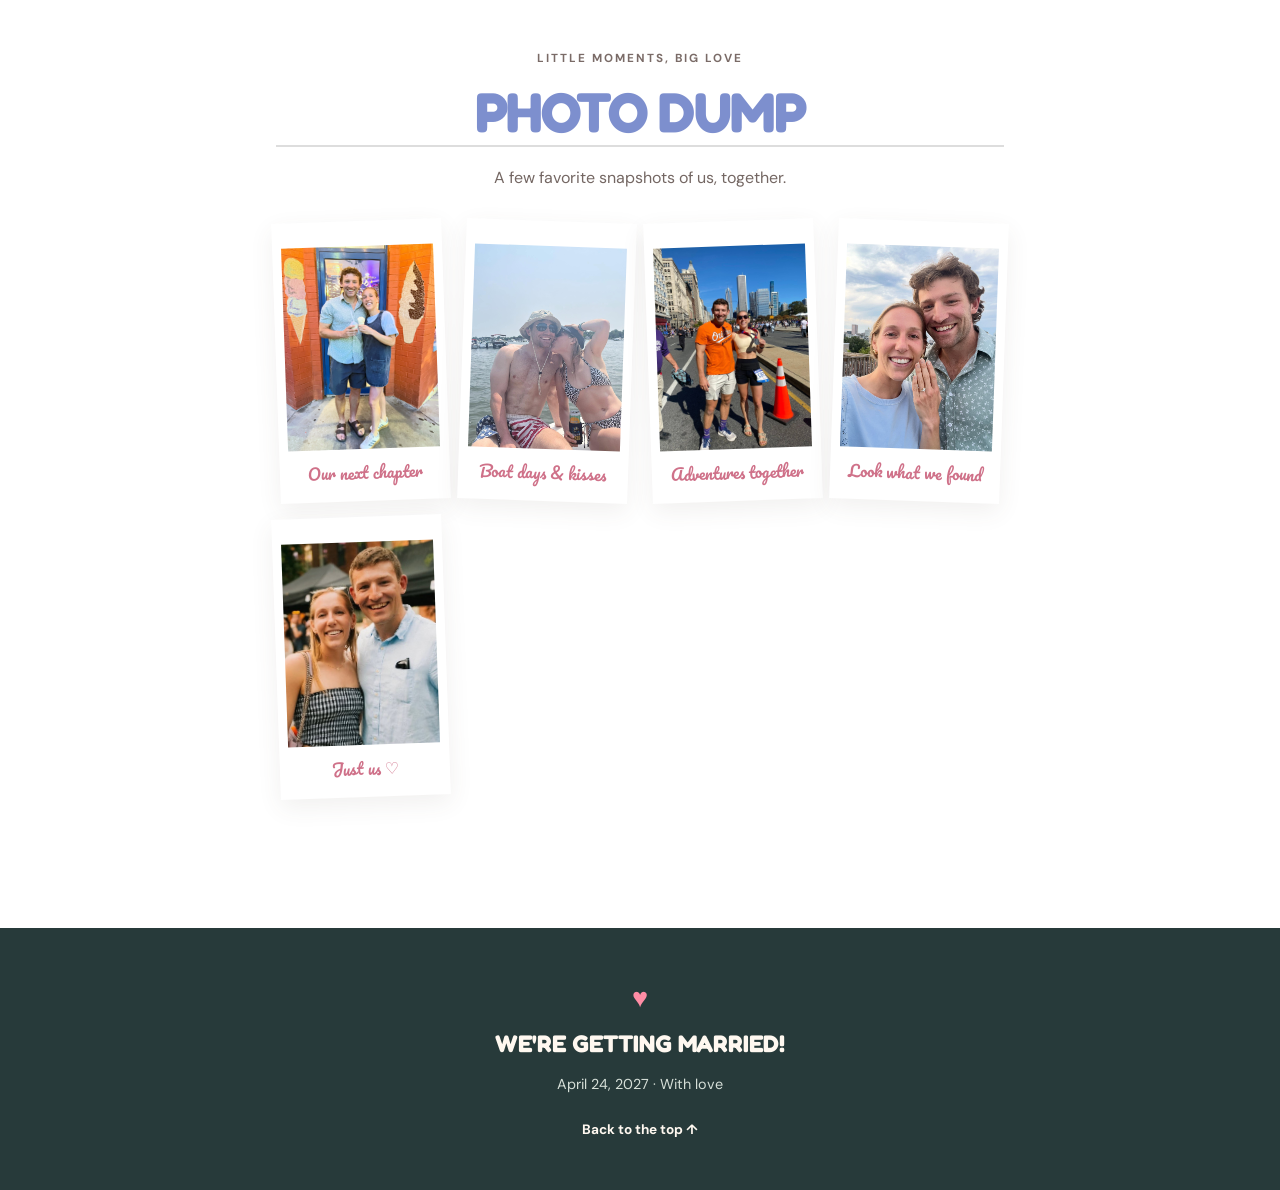
==== commit 8deb1205: "Fix wedding page and use uploaded photos" ====
--- a/root/index.html
+++ b/root/index.html
@@ -2,36 +2,6 @@
 <html lang="en">
 <head>
   <meta charset="UTF-8" />
-<<<<<<< HEAD:root/index.html
-  <title>My Website</title>
-  <link rel="stylesheet" href="styles.css" />
-</head>
-<body>
-  <header>
-    <h1>Welcome to My Website</h1>
-    <p>A short tagline about what this site is.</p>
-  </header>
-
-  <main>
-    <section id="about">
-      <h2>About</h2>
-      <p>
-        Write a short description of yourself, your project, or your business here.
-      </p>
-    </section>
-
-    <section id="graphics">
-      <h2>Graphics</h2>
-      <img src="images/example-graphic.png" alt="Description of the graphic" />
-    </section>
-
-    <section id="links">
-      <h2>Links</h2>
-      <ul>
-        <li><a href="https://example.com" target="_blank">Example Link 1</a></li>
-        <li><a href="https://example.com" target="_blank">Example Link 2</a></li>
-      </ul>
-=======
   <meta name="viewport" content="width=device-width, initial-scale=1" />
   <meta name="theme-color" content="#fff8f0" />
   <meta name="description" content="Celebrate the Kalafos-Jones wedding on April 24, 2027." />
@@ -46,10 +16,7 @@
     <nav class="nav" aria-label="Main navigation">
       <a class="brand" href="#top">K <span>♡</span> J</a>
       <div class="nav-links">
-        <a href="#details">The Details</a>
-        <a href="#party">Wedding Party</a>
-        <a href="#registry">Registry</a>
-        <a href="#photos">Photos</a>
+        <a href="#details">The Details</a><a href="#party">Wedding Party</a><a href="#registry">Registry</a><a href="#photos">Photos</a>
       </div>
     </nav>
     <div class="hero-content">
@@ -57,14 +24,10 @@
       <h1><span class="rainbow">WE'RE</span><br><span class="rainbow second-line">GETTING</span><br><span class="rainbow third-line">MARRIED!</span></h1>
       <p class="hero-subtitle">Two hearts, one big party, and a whole lot of love.</p>
       <a class="pill-button" href="#details">Let's celebrate <span aria-hidden="true">↓</span></a>
-      <span class="doodle heart" aria-hidden="true">♡</span>
-      <span class="doodle star star-one" aria-hidden="true">✳</span>
-      <span class="doodle star star-two" aria-hidden="true">✦</span>
-      <span class="doodle sparkle" aria-hidden="true">✧</span>
+      <span class="doodle heart" aria-hidden="true">♡</span><span class="doodle star star-one" aria-hidden="true">✳</span><span class="doodle star star-two" aria-hidden="true">✦</span><span class="doodle sparkle" aria-hidden="true">✧</span>
     </div>
     <div class="hero-bottom">APRIL 24, 2027 <span>•</span> FOREVER STARTS HERE</div>
   </header>
-
   <main>
     <section class="intro section-wrap">
       <p class="script">It's happening!</p>
@@ -72,99 +35,31 @@
       <p>Mark your calendars for a day full of love, laughter, and memories we'll be talking about forever.</p>
       <div class="tiny-flower" aria-hidden="true">✿</div>
     </section>
-
     <section class="details section-wrap" id="details">
-      <div class="section-heading">
-        <span class="eyebrow">THE IMPORTANT STUFF</span>
-        <h2>THE BIG DAY</h2>
-        <p>Here's what you need to know.</p>
-      </div>
+      <div class="section-heading"><span class="eyebrow">THE IMPORTANT STUFF</span><h2>THE BIG DAY</h2><p>Here's what you need to know.</p></div>
       <div class="detail-grid">
-        <article class="detail-card date-card">
-          <div class="card-icon" aria-hidden="true">☼</div>
-          <p class="card-kicker">WHEN</p>
-          <h3>April 24th, 2027</h3>
-          <p>Ceremony starts at <strong>4:30 PM</strong></p>
-          <p class="muted">Reception to follow</p>
-        </article>
-        <article class="detail-card venue-card">
-          <div class="card-icon" aria-hidden="true">♡</div>
-          <p class="card-kicker">WHERE</p>
-          <h3>The Waterfront<br>Venue &amp; Catering</h3>
-          <p class="muted">We can't wait to see you there!</p>
-        </article>
+        <article class="detail-card date-card"><div class="card-icon" aria-hidden="true">☼</div><p class="card-kicker">WHEN</p><h3>April 24th, 2027</h3><p>Ceremony starts at <strong>4:30 PM</strong></p><p class="muted">Reception to follow</p></article>
+        <article class="detail-card venue-card"><div class="card-icon" aria-hidden="true">♡</div><p class="card-kicker">WHERE</p><h3>The Waterfront<br>Venue &amp; Catering</h3><p class="muted">We can't wait to see you there!</p></article>
       </div>
     </section>
-
     <section class="party section-wrap" id="party">
       <div class="party-art" aria-hidden="true"><span>LOVE</span><b>✿</b><i>♡</i></div>
-      <div class="party-copy">
-        <span class="eyebrow">OUR FAVORITE PEOPLE</span>
-        <h2>THE WEDDING PARTY</h2>
-        <p>The people standing by our side are coming soon. Check back for the lineup!</p>
-        <span class="coming-soon">TBD — STAY TUNED</span>
+      <div class="party-copy"><span class="eyebrow">OUR FAVORITE PEOPLE</span><h2>THE WEDDING PARTY</h2><p>The people standing by our side are coming soon. Check back for the lineup!</p><span class="coming-soon">TBD — STAY TUNED</span></div>
+    </section>
+    <section class="registry section-wrap" id="registry">
+      <span class="eyebrow">A LITTLE SOMETHING</span><h2>THE REGISTRY</h2><p>Your love and support mean the world to us. Registry details will be shared here soon.</p><span class="registry-stamp" aria-hidden="true">THANK<br>YOU! ♡</span><p class="coming-soon">REGISTRY: TBD</p>
+    </section>
+    <section class="photos section-wrap" id="photos">
+      <span class="eyebrow">LITTLE MOMENTS, BIG LOVE</span><h2>PHOTO DUMP</h2><p class="photo-intro">A few favorite snapshots of us, together.</p>
+      <div class="photo-grid">
+        <figure class="photo-frame"><img src="images/BmoreLickEngagement.jpg" alt="The couple's Baltimore engagement photo" loading="lazy"><figcaption>Our next chapter</figcaption></figure>
+        <figure class="photo-frame"><img src="images/BoatSmooch.jpg" alt="A sweet kiss together on a boat" loading="lazy"><figcaption>Boat days &amp; kisses</figcaption></figure>
+        <figure class="photo-frame"><img src="images/Chicago.jpg" alt="A favorite trip to Chicago together" loading="lazy"><figcaption>Adventures together</figcaption></figure>
+        <figure class="photo-frame"><img src="images/LookWhatIFound.jpg" alt="A fun moment together" loading="lazy"><figcaption>Look what we found</figcaption></figure>
+        <figure class="photo-frame"><img src="images/NicePicturePaulMorgan.jpg" alt="A favorite portrait of Paul and Morgan" loading="lazy"><figcaption>Just us ♡</figcaption></figure>
       </div>
     </section>
-
-    <section class="registry section-wrap" id="registry">
-      <span class="eyebrow">A LITTLE SOMETHING</span>
-      <h2>THE REGISTRY</h2>
-      <p>Your love and support mean the world to us. Registry details will be shared here soon.</p>
-      <span class="registry-stamp" aria-hidden="true">THANK<br>YOU! ♡</span>
-      <p class="coming-soon">REGISTRY: TBD</p>
-    </section>
-
-    <section class="photos section-wrap" id="photos">
-      <span class="eyebrow">LITTLE MOMENTS, BIG LOVE</span>
-      <h2>PHOTO DUMP</h2>
-      <p class="photo-intro">A few favorite snapshots of us, together.</p>
-      <div class="photo-grid" id="photo-grid">
-        <figure class="photo-frame" data-photo>
-          <img src="images/photo1.jpg" alt="A favorite photo of the couple" loading="lazy">
-          <figcaption>♡</figcaption>
-        </figure>
-        <figure class="photo-frame" data-photo>
-          <img src="images/photo2.jpg" alt="A favorite memory together" loading="lazy">
-          <figcaption>Love you lots</figcaption>
-        </figure>
-        <figure class="photo-frame" data-photo>
-          <img src="images/photo3.jpg" alt="A happy moment together" loading="lazy">
-          <figcaption>♡</figcaption>
-        </figure>
-        <figure class="photo-frame" data-photo>
-          <img src="images/engagement.jpg" alt="Engagement photo" loading="lazy">
-          <figcaption>Our next chapter</figcaption>
-        </figure>
-      </div>
-      <p class="photo-note" id="photo-note">Add your favorite pictures to the images folder to display them here.</p>
->>>>>>> dd96f70af2de0ecabd60a0995ffe4a47f47fb92f:index.html
-    </section>
   </main>
-
-  <footer>
-<<<<<<< HEAD:root/index.html
-    <p>© 2026 Your Name</p>
-  </footer>
-=======
-    <div class="footer-heart" aria-hidden="true">♥</div>
-    <p class="footer-title">WE'RE GETTING MARRIED!</p>
-    <p>April 24, 2027 · With love</p>
-    <a href="#top">Back to the top ↑</a>
-  </footer>
-  <script>
-    // Hide photo slots until matching image files are present in the images folder.
-    const photoSlots = [...document.querySelectorAll('[data-photo]')];
-    photoSlots.forEach((slot) => {
-      const img = slot.querySelector('img');
-      img.addEventListener('error', () => {
-        slot.remove();
-        if (!document.querySelector('[data-photo]')) {
-          document.getElementById('photo-note').textContent =
-            'Once you add photos to the images folder, they will appear in this gallery.';
-        }
-      });
-    });
-  </script>
->>>>>>> dd96f70af2de0ecabd60a0995ffe4a47f47fb92f:index.html
+  <footer><div class="footer-heart" aria-hidden="true">♥</div><p class="footer-title">WE'RE GETTING MARRIED!</p><p>April 24, 2027 · With love</p><a href="#top">Back to the top ↑</a></footer>
 </body>
 </html>
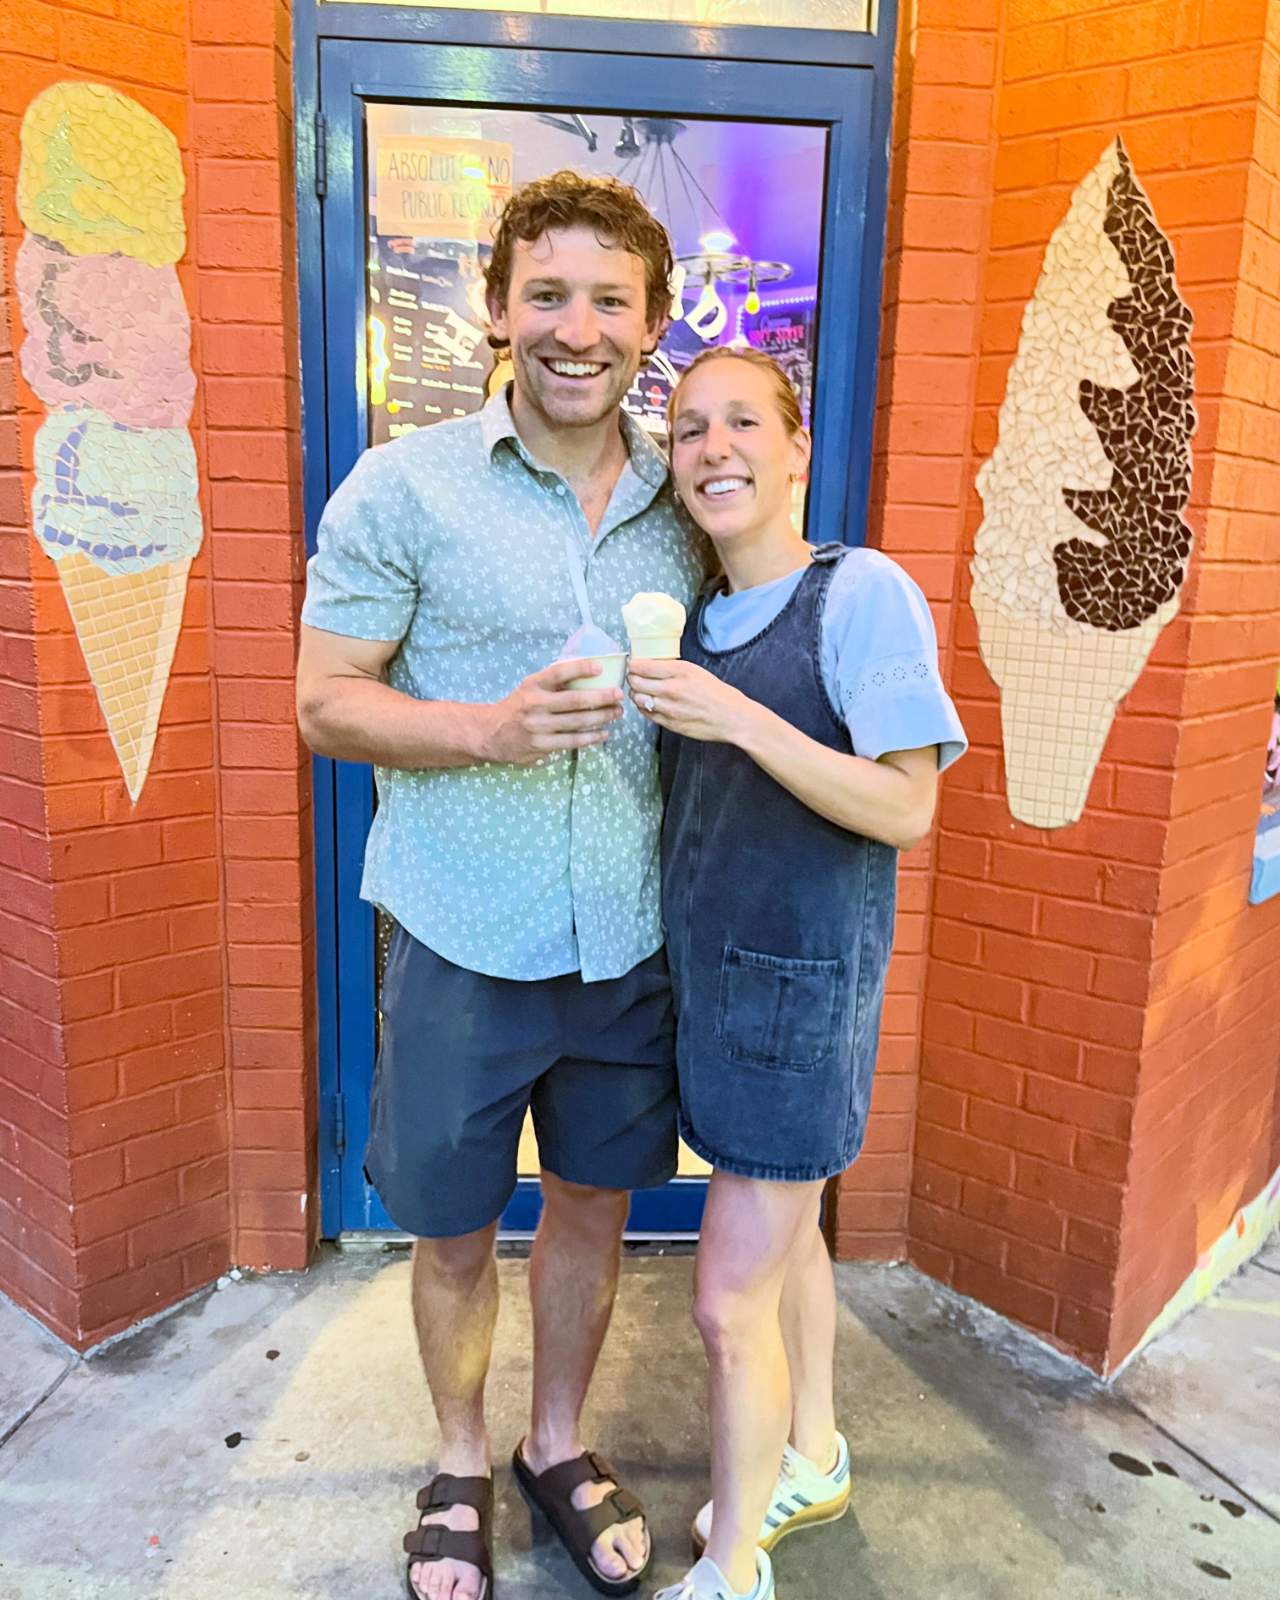
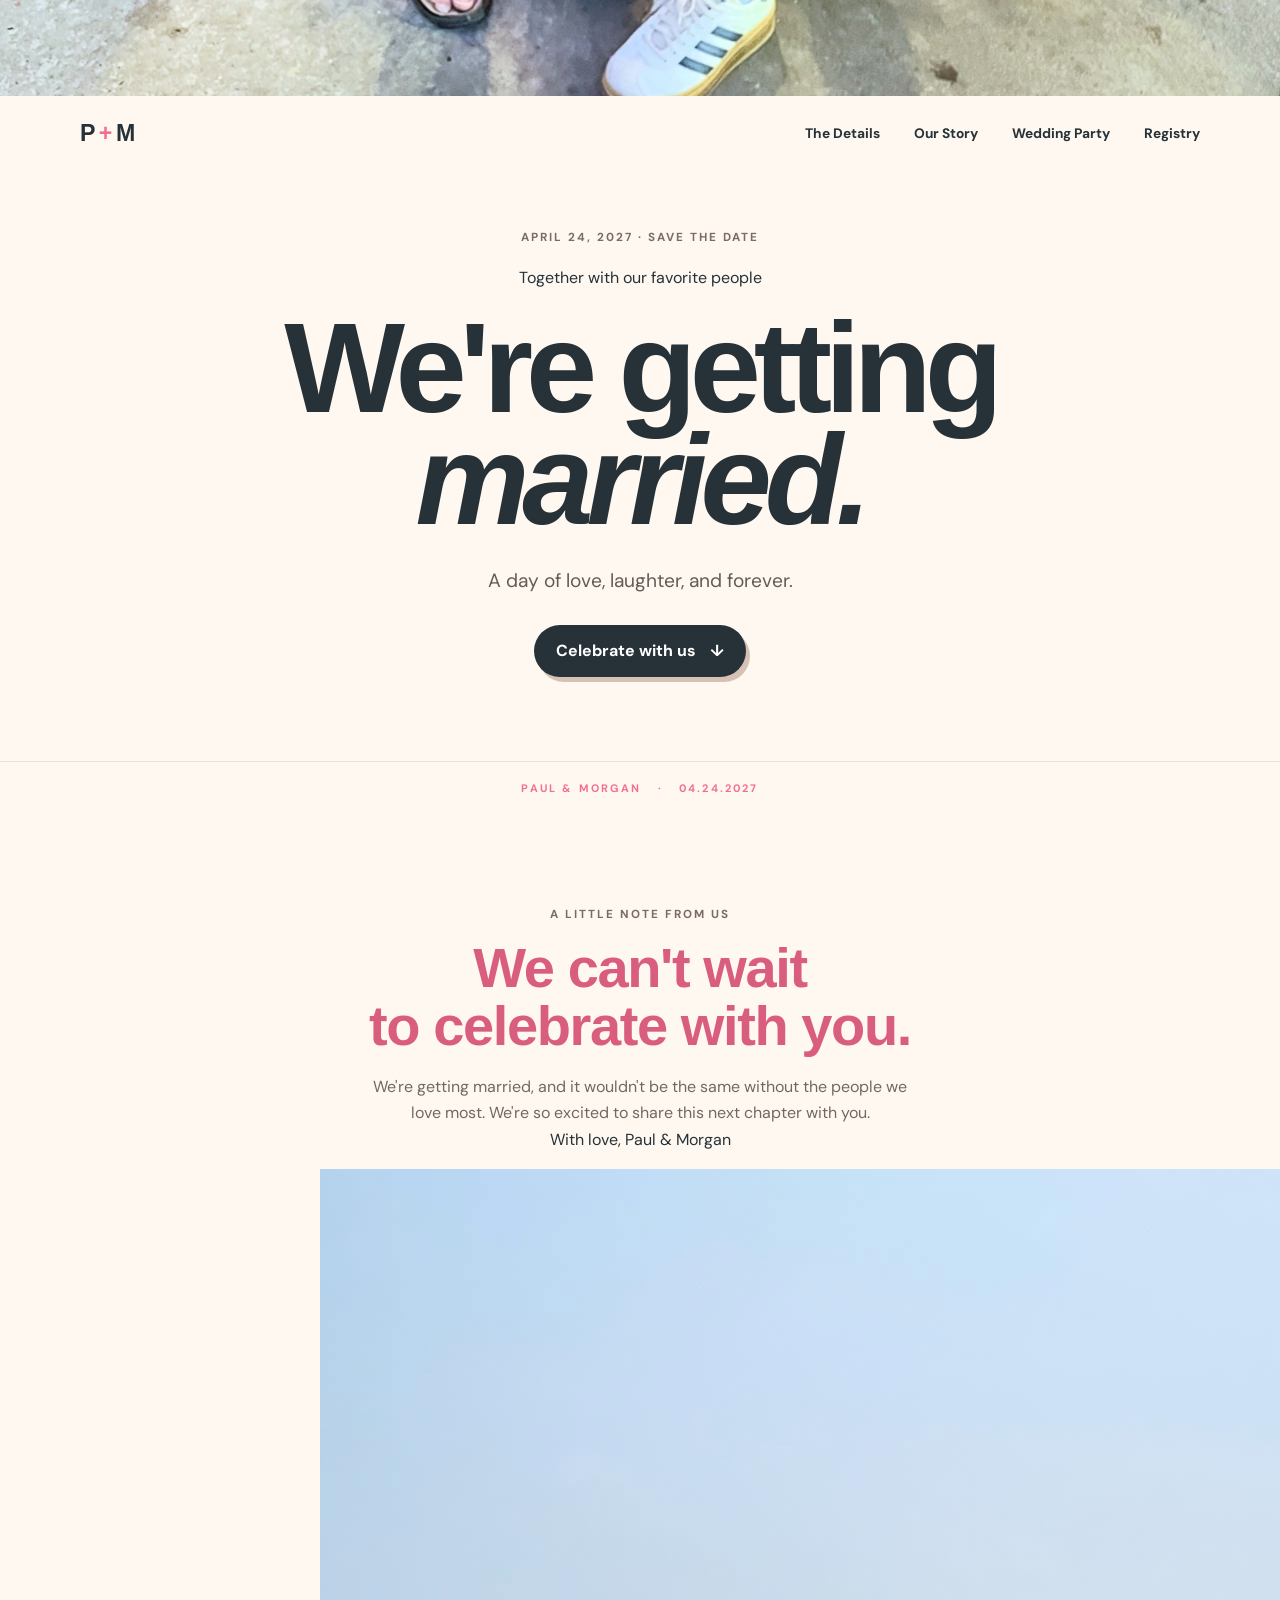
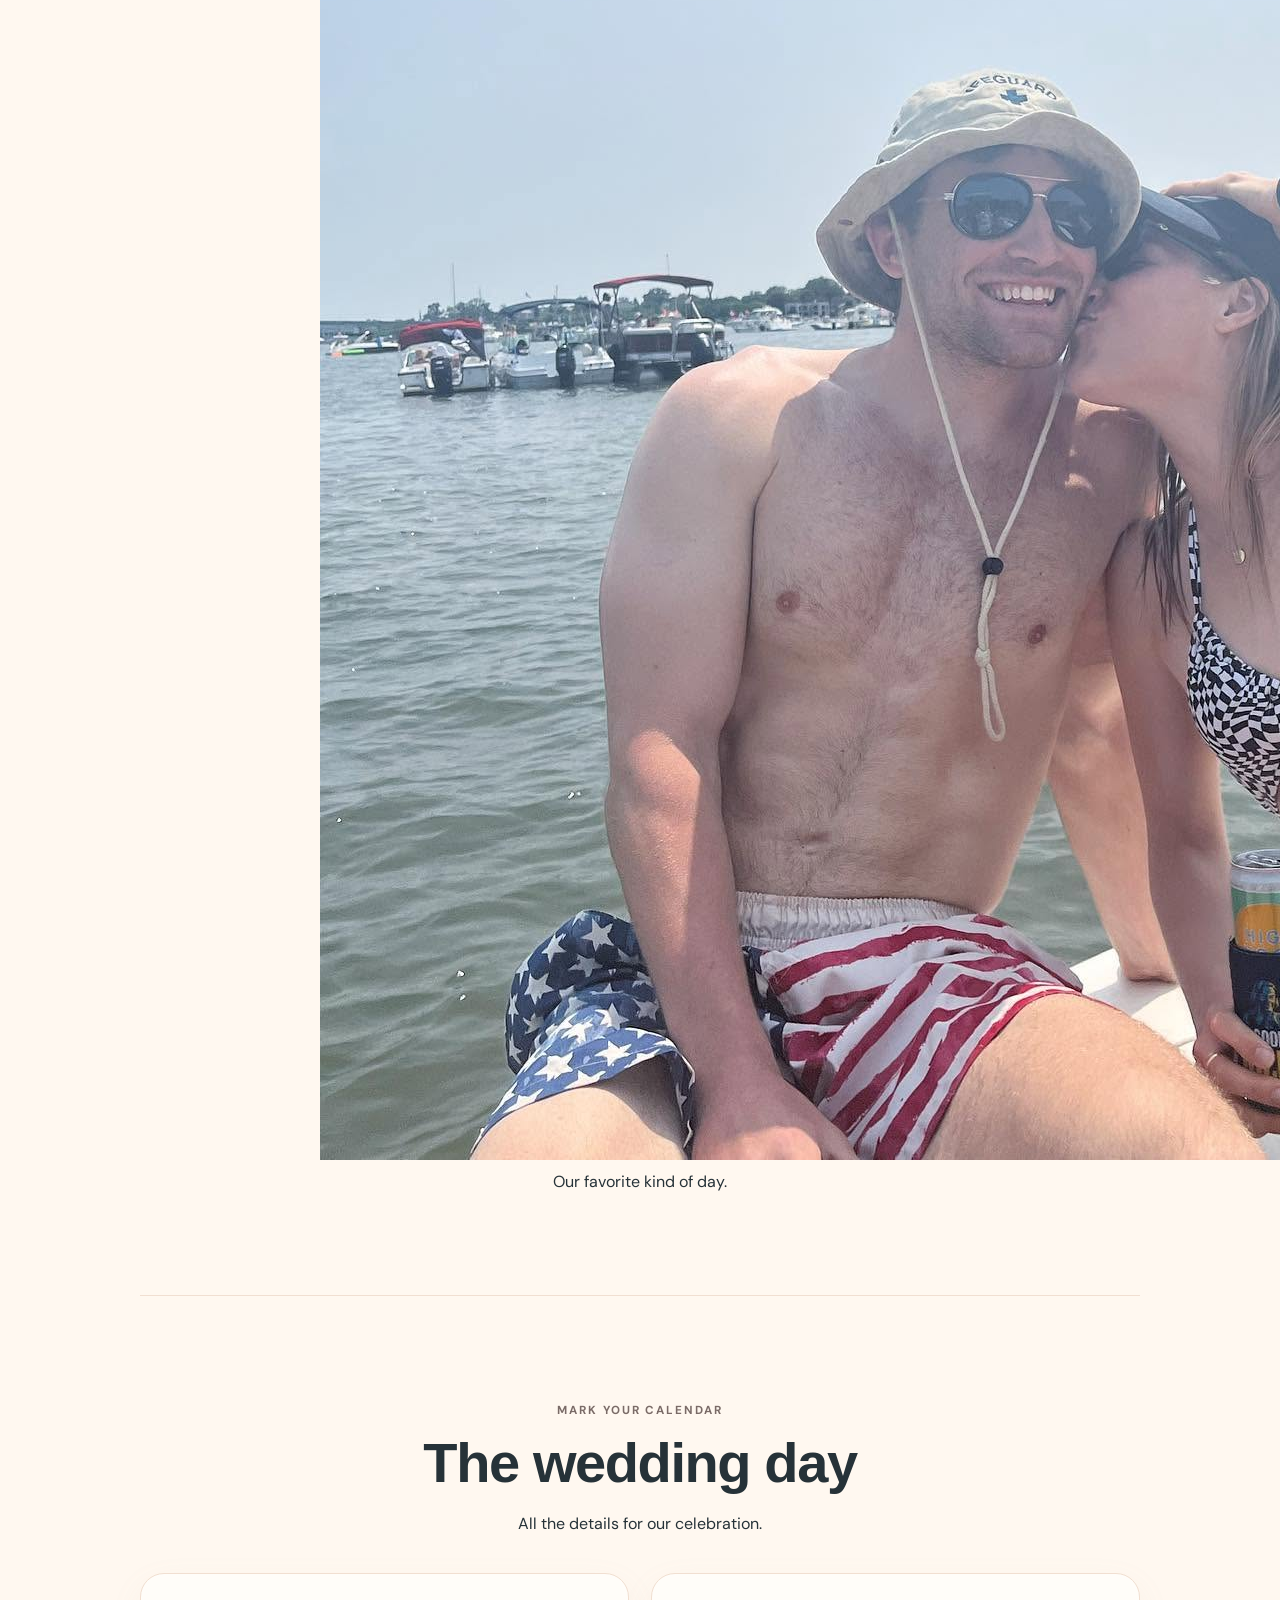
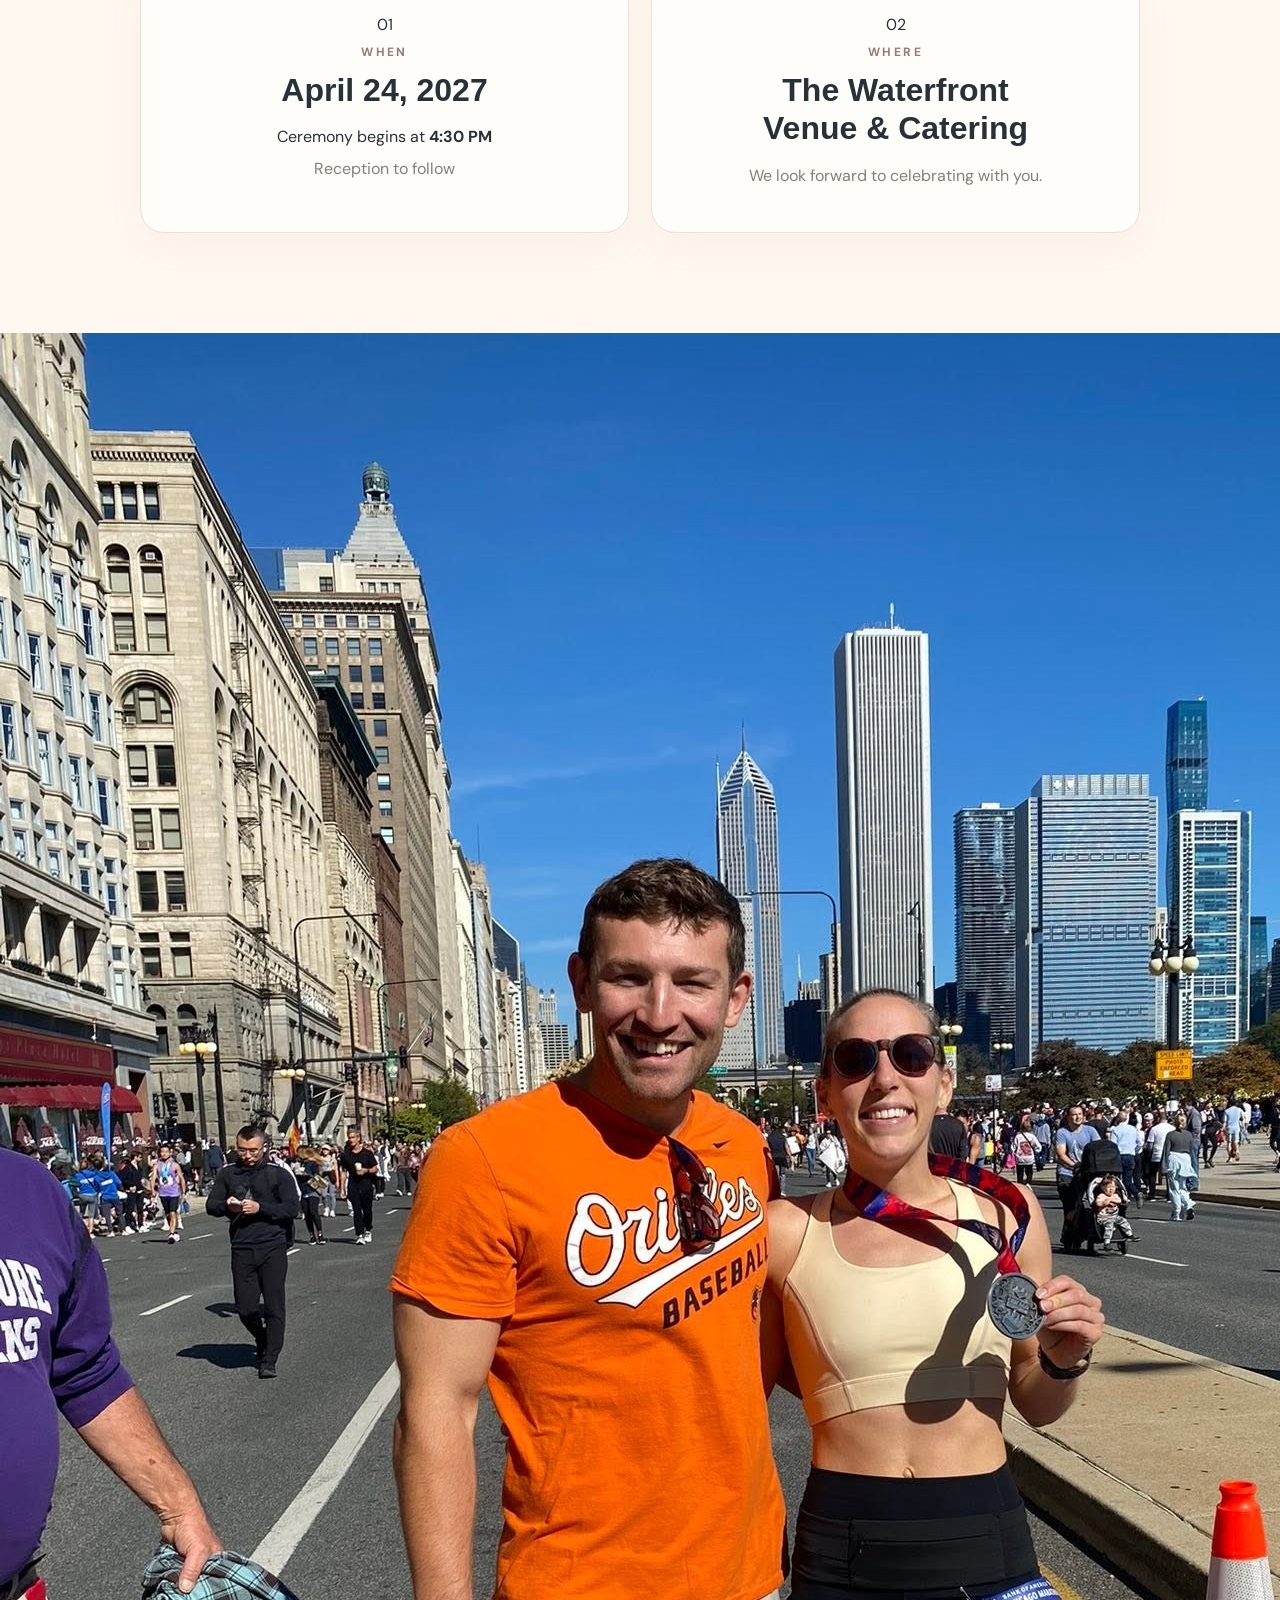
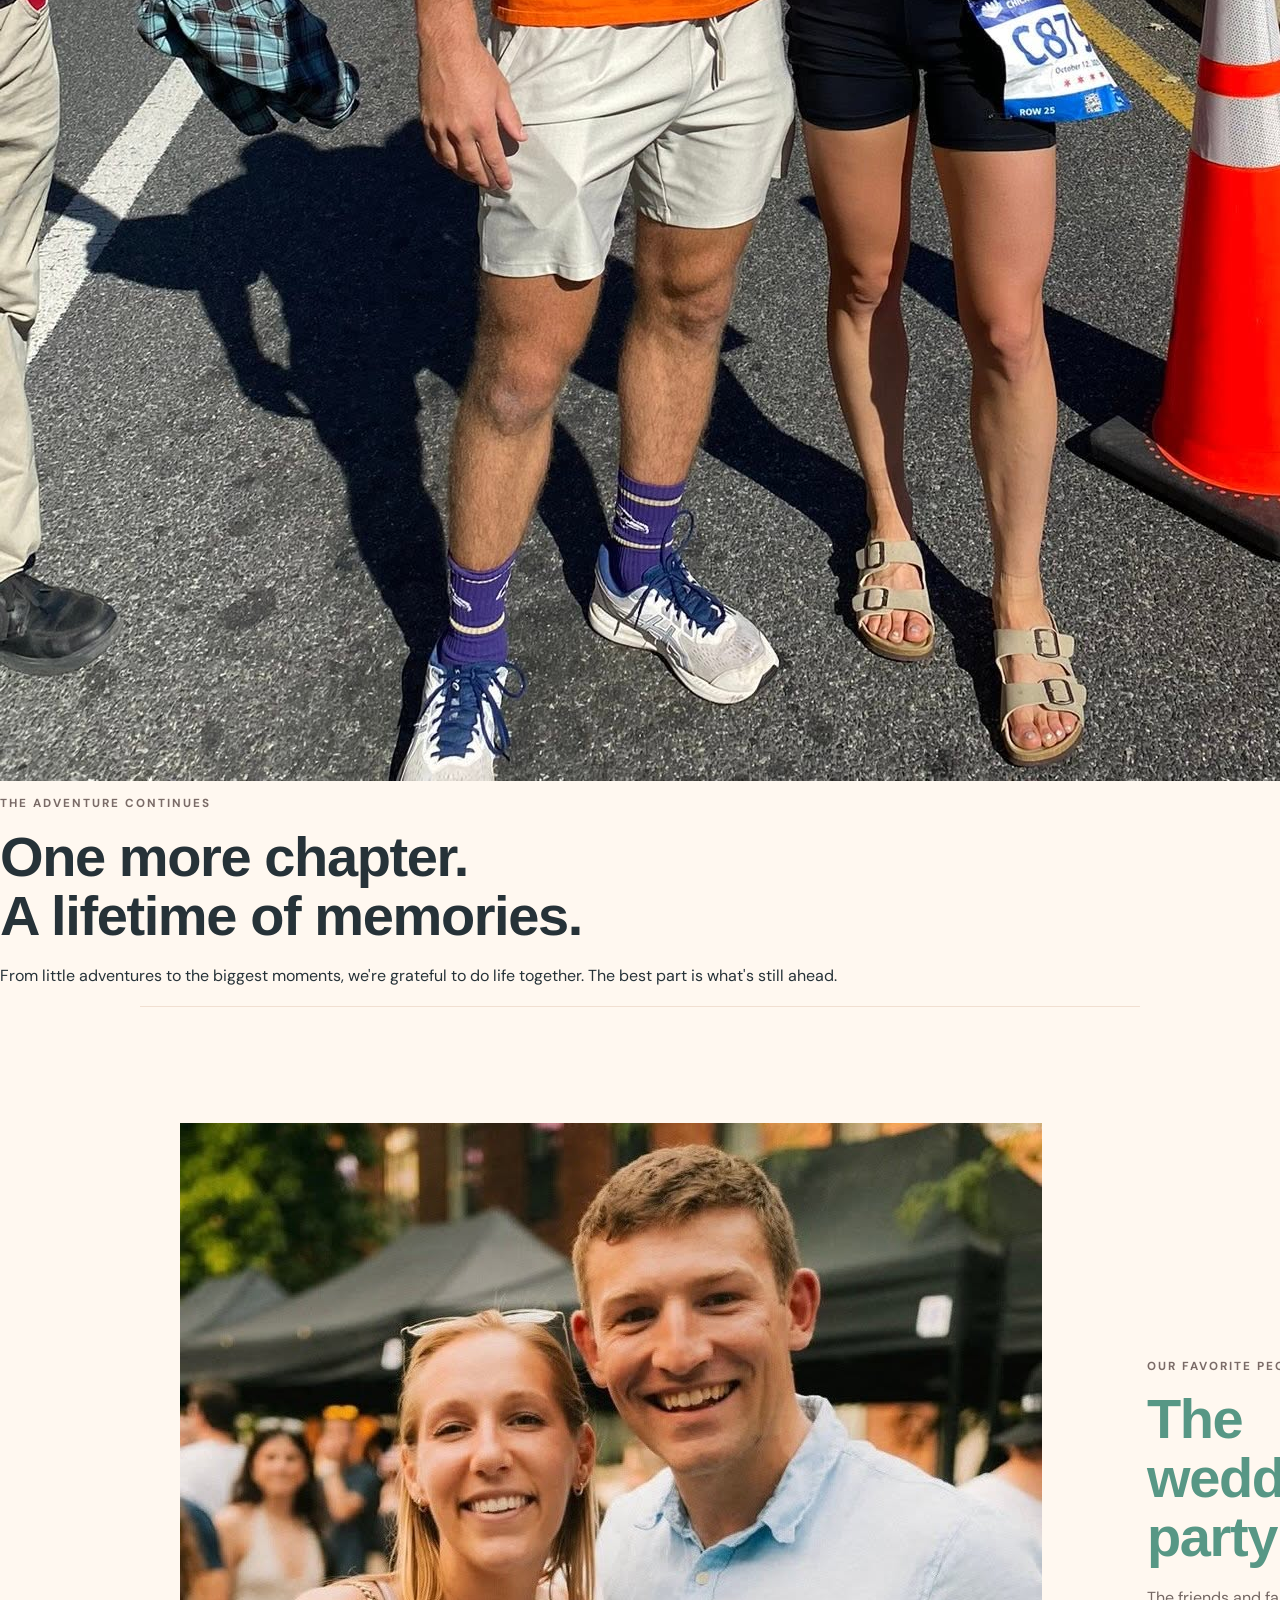
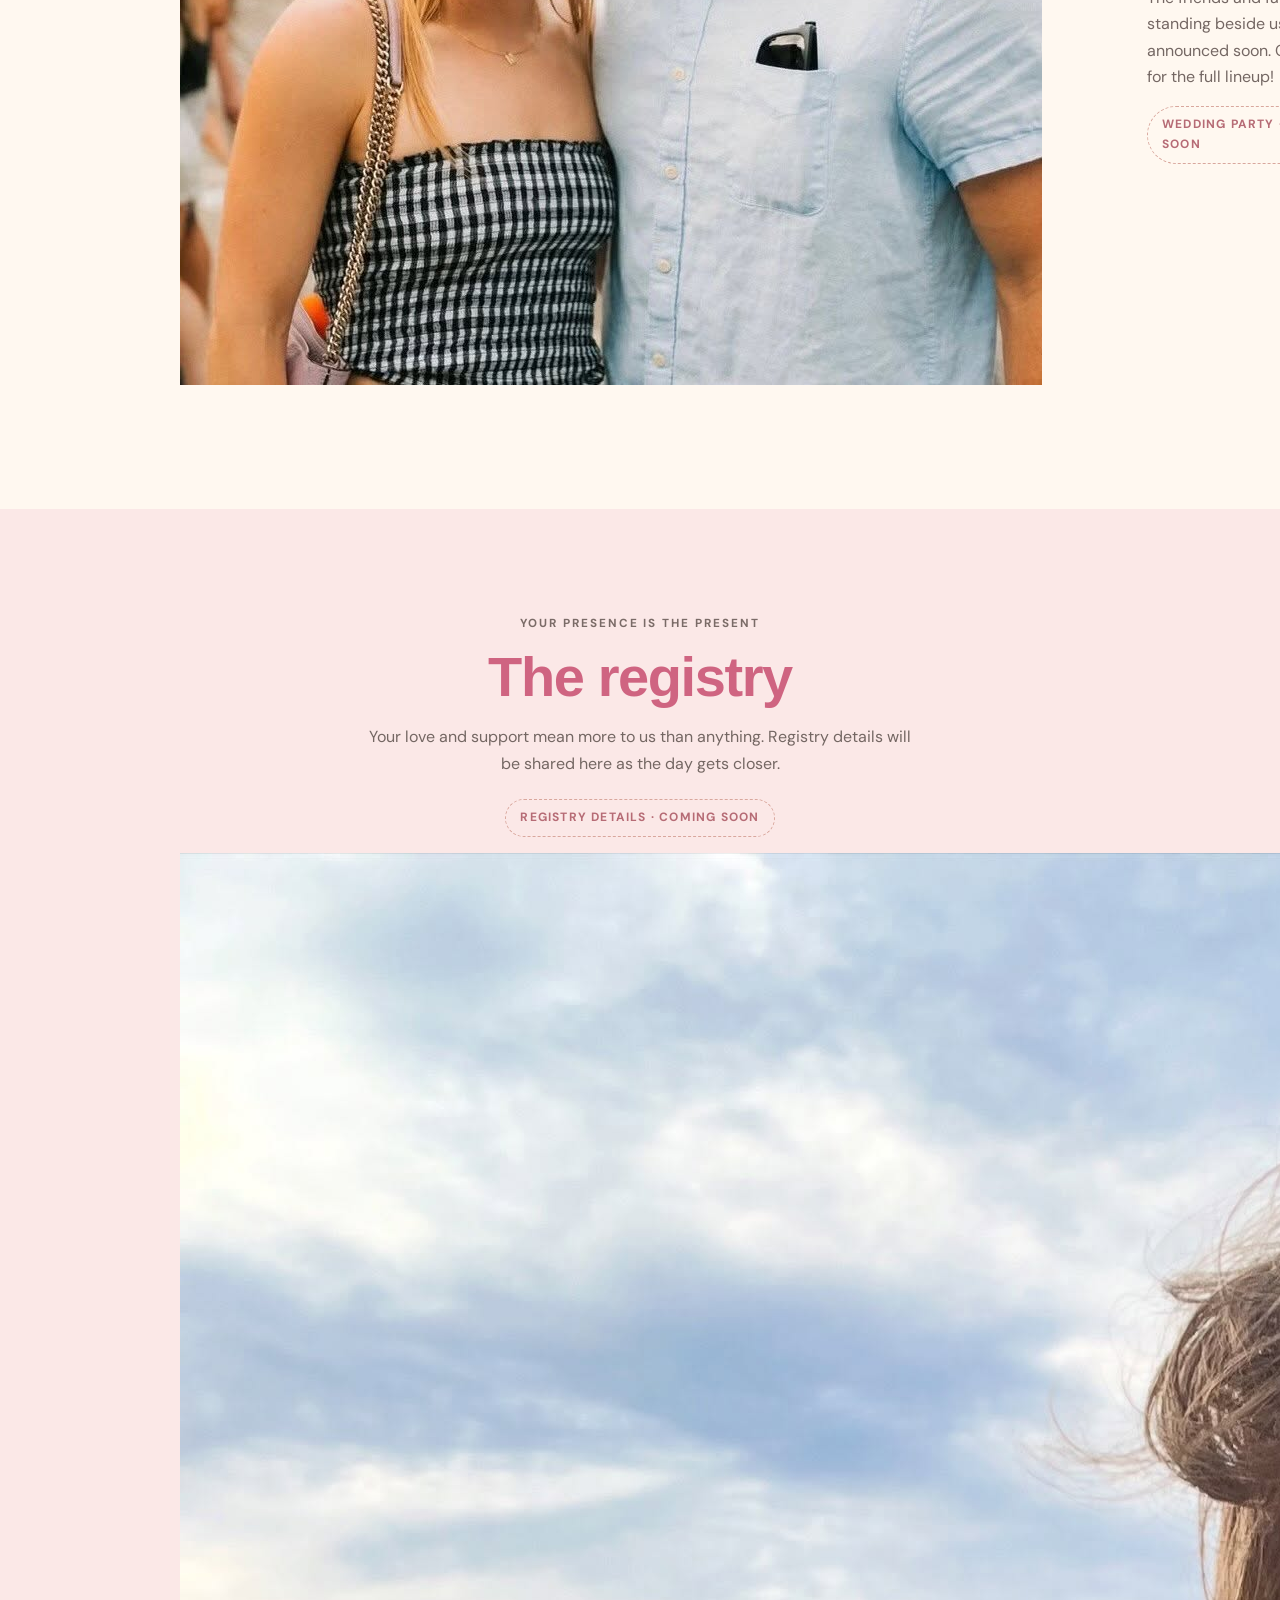
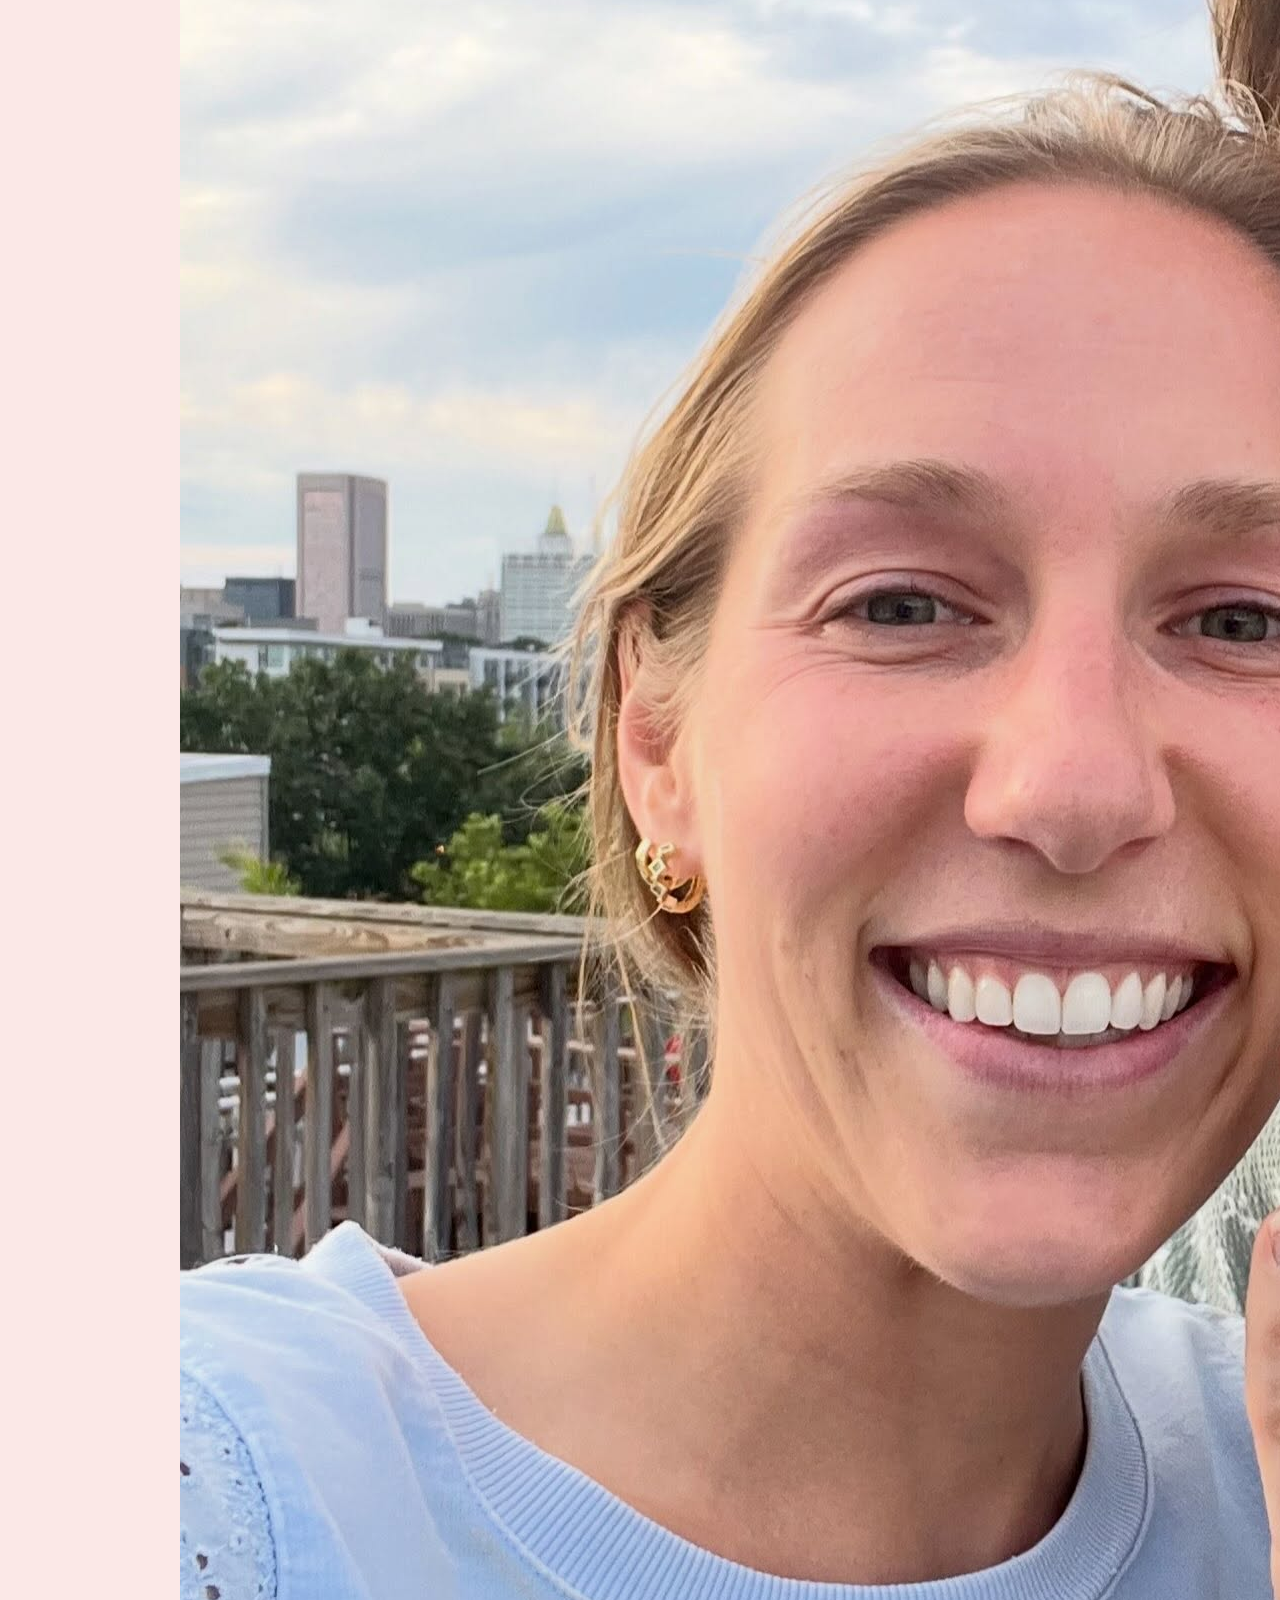
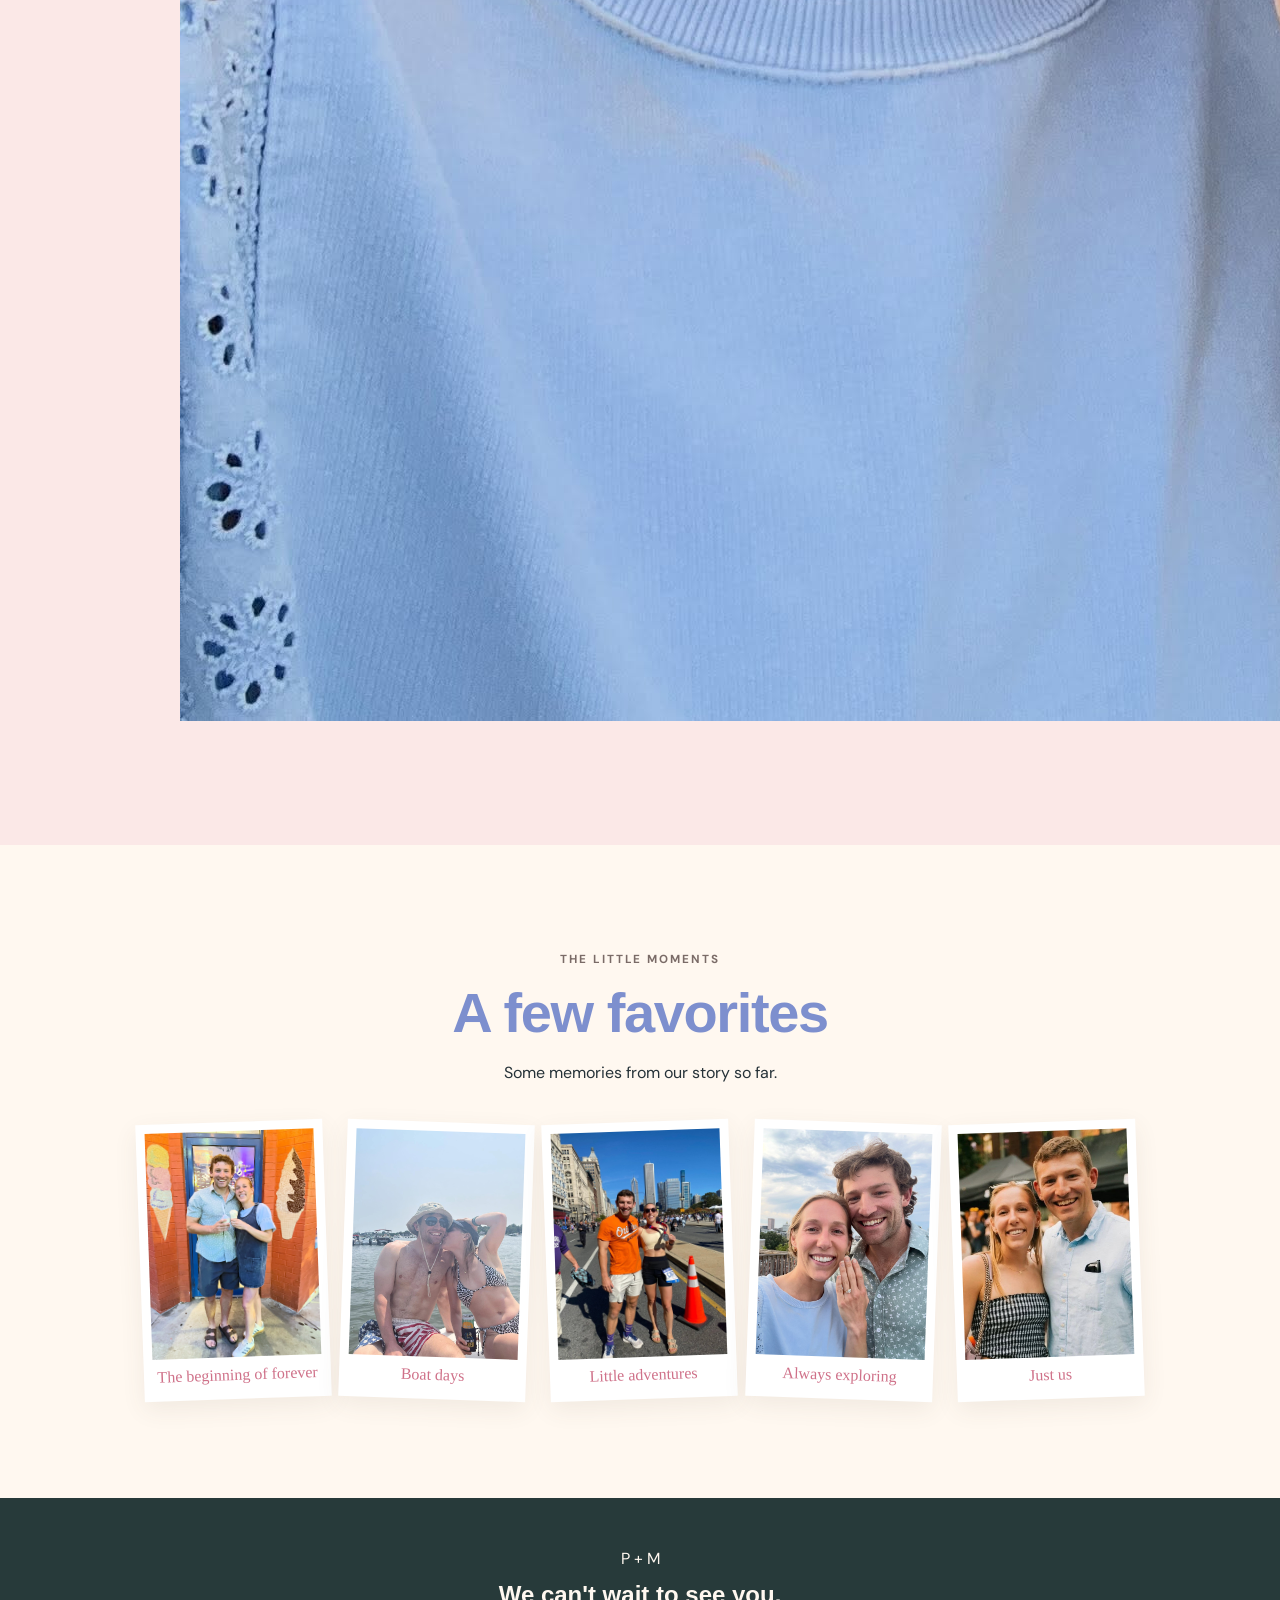
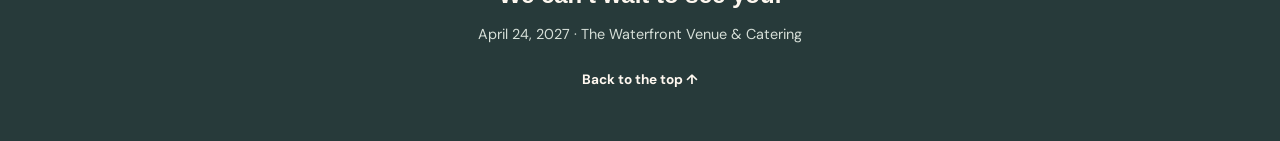
==== commit 38625819: "Update root wedding page with modern neutral design and photo sections" ====
--- a/root/index.html
+++ b/root/index.html
@@ -1,65 +1,100 @@
 <!DOCTYPE html>
 <html lang="en">
 <head>
-  <meta charset="UTF-8" />
-  <meta name="viewport" content="width=device-width, initial-scale=1" />
-  <meta name="theme-color" content="#fff8f0" />
-  <meta name="description" content="Celebrate the Kalafos-Jones wedding on April 24, 2027." />
-  <title>We're Getting Married! | Kalafos-Jones Wedding</title>
+  <meta charset="UTF-8">
+  <meta name="viewport" content="width=device-width, initial-scale=1">
+  <meta name="theme-color" content="#f6f4ef">
+  <meta name="description" content="Celebrate the Kalafos-Jones wedding on April 24, 2027.">
+  <title>Paul &amp; Morgan — We're Getting Married</title>
   <link rel="preconnect" href="https://fonts.googleapis.com">
   <link rel="preconnect" href="https://fonts.gstatic.com" crossorigin>
-  <link href="https://fonts.googleapis.com/css2?family=DM+Sans:wght@400;500;600;700&family=Fredoka:wght@500;600;700&family=Pacifico&display=swap" rel="stylesheet">
-  <link rel="stylesheet" href="styles.css" />
+  <link href="https://fonts.googleapis.com/css2?family=DM+Sans:wght@400;500;600;700&family=Playfair+Display:wght@500;600;700&display=swap" rel="stylesheet">
+  <link rel="stylesheet" href="styles.css">
 </head>
 <body>
   <header class="hero" id="top">
+    <img class="hero-photo" src="images/BmoreLickEngagement.jpg" alt="Paul and Morgan's engagement photo" fetchpriority="high">
+    <div class="hero-shade"></div>
     <nav class="nav" aria-label="Main navigation">
-      <a class="brand" href="#top">K <span>♡</span> J</a>
+      <a class="brand" href="#top">P <span>+</span> M</a>
       <div class="nav-links">
-        <a href="#details">The Details</a><a href="#party">Wedding Party</a><a href="#registry">Registry</a><a href="#photos">Photos</a>
+        <a href="#details">The Details</a><a href="#story">Our Story</a><a href="#party">Wedding Party</a><a href="#registry">Registry</a>
       </div>
     </nav>
     <div class="hero-content">
-      <span class="eyebrow">SAVE THE DATE · APRIL 24, 2027</span>
-      <h1><span class="rainbow">WE'RE</span><br><span class="rainbow second-line">GETTING</span><br><span class="rainbow third-line">MARRIED!</span></h1>
-      <p class="hero-subtitle">Two hearts, one big party, and a whole lot of love.</p>
-      <a class="pill-button" href="#details">Let's celebrate <span aria-hidden="true">↓</span></a>
-      <span class="doodle heart" aria-hidden="true">♡</span><span class="doodle star star-one" aria-hidden="true">✳</span><span class="doodle star star-two" aria-hidden="true">✦</span><span class="doodle sparkle" aria-hidden="true">✧</span>
+      <span class="eyebrow">APRIL 24, 2027 · SAVE THE DATE</span>
+      <p class="hero-script">Together with our favorite people</p>
+      <h1>We're getting<br><em>married.</em></h1>
+      <p class="hero-subtitle">A day of love, laughter, and forever.</p>
+      <a class="pill-button" href="#details">Celebrate with us <span aria-hidden="true">↓</span></a>
     </div>
-    <div class="hero-bottom">APRIL 24, 2027 <span>•</span> FOREVER STARTS HERE</div>
+    <div class="hero-bottom"><span>PAUL &amp; MORGAN</span><span class="hero-dot">·</span><span>04.24.2027</span></div>
   </header>
   <main>
-    <section class="intro section-wrap">
-      <p class="script">It's happening!</p>
-      <h2>WE CAN'T WAIT TO CELEBRATE WITH YOU</h2>
-      <p>Mark your calendars for a day full of love, laughter, and memories we'll be talking about forever.</p>
-      <div class="tiny-flower" aria-hidden="true">✿</div>
+    <section class="intro section-wrap" id="story">
+      <div class="intro-copy">
+        <span class="eyebrow">A LITTLE NOTE FROM US</span>
+        <h2>We can't wait<br>to celebrate with you.</h2>
+        <p>We're getting married, and it wouldn't be the same without the people we love most. We're so excited to share this next chapter with you.</p>
+        <div class="signature">With love, Paul &amp; Morgan</div>
+      </div>
+      <figure class="story-photo">
+        <img src="images/BoatSmooch.jpg" alt="Paul and Morgan sharing a kiss on a boat" loading="lazy">
+        <figcaption>Our favorite kind of day.</figcaption>
+      </figure>
     </section>
     <section class="details section-wrap" id="details">
-      <div class="section-heading"><span class="eyebrow">THE IMPORTANT STUFF</span><h2>THE BIG DAY</h2><p>Here's what you need to know.</p></div>
+      <div class="section-heading">
+        <span class="eyebrow">MARK YOUR CALENDAR</span>
+        <h2>The wedding day</h2>
+        <p>All the details for our celebration.</p>
+      </div>
       <div class="detail-grid">
-        <article class="detail-card date-card"><div class="card-icon" aria-hidden="true">☼</div><p class="card-kicker">WHEN</p><h3>April 24th, 2027</h3><p>Ceremony starts at <strong>4:30 PM</strong></p><p class="muted">Reception to follow</p></article>
-        <article class="detail-card venue-card"><div class="card-icon" aria-hidden="true">♡</div><p class="card-kicker">WHERE</p><h3>The Waterfront<br>Venue &amp; Catering</h3><p class="muted">We can't wait to see you there!</p></article>
+        <article class="detail-card">
+          <span class="detail-number">01</span><p class="card-kicker">WHEN</p>
+          <h3>April 24, 2027</h3><p>Ceremony begins at <strong>4:30 PM</strong></p><p class="muted">Reception to follow</p>
+        </article>
+        <article class="detail-card">
+          <span class="detail-number">02</span><p class="card-kicker">WHERE</p>
+          <h3>The Waterfront<br>Venue &amp; Catering</h3><p class="muted">We look forward to celebrating with you.</p>
+        </article>
+      </div>
+    </section>
+    <section class="memory-band">
+      <div class="memory-photo"><img src="images/Chicago.jpg" alt="A memory from Paul and Morgan's trip to Chicago" loading="lazy"></div>
+      <div class="memory-copy">
+        <span class="eyebrow">THE ADVENTURE CONTINUES</span>
+        <h2>One more chapter.<br>A lifetime of memories.</h2>
+        <p>From little adventures to the biggest moments, we're grateful to do life together. The best part is what's still ahead.</p>
       </div>
     </section>
     <section class="party section-wrap" id="party">
-      <div class="party-art" aria-hidden="true"><span>LOVE</span><b>✿</b><i>♡</i></div>
-      <div class="party-copy"><span class="eyebrow">OUR FAVORITE PEOPLE</span><h2>THE WEDDING PARTY</h2><p>The people standing by our side are coming soon. Check back for the lineup!</p><span class="coming-soon">TBD — STAY TUNED</span></div>
+      <figure class="party-photo"><img src="images/NicePicturePaulMorgan.jpg" alt="A portrait of Paul and Morgan" loading="lazy"></figure>
+      <div class="party-copy">
+        <span class="eyebrow">OUR FAVORITE PEOPLE</span><h2>The wedding party</h2>
+        <p>The friends and family standing beside us will be announced soon. Check back for the full lineup!</p>
+        <span class="coming-soon">WEDDING PARTY · COMING SOON</span>
+      </div>
     </section>
     <section class="registry section-wrap" id="registry">
-      <span class="eyebrow">A LITTLE SOMETHING</span><h2>THE REGISTRY</h2><p>Your love and support mean the world to us. Registry details will be shared here soon.</p><span class="registry-stamp" aria-hidden="true">THANK<br>YOU! ♡</span><p class="coming-soon">REGISTRY: TBD</p>
+      <div class="registry-copy">
+        <span class="eyebrow">YOUR PRESENCE IS THE PRESENT</span><h2>The registry</h2>
+        <p>Your love and support mean more to us than anything. Registry details will be shared here as the day gets closer.</p>
+        <span class="coming-soon">REGISTRY DETAILS · COMING SOON</span>
+      </div>
+      <figure class="registry-photo"><img src="images/LookWhatIFound.jpg" alt="A happy moment from the couple's adventures" loading="lazy"></figure>
     </section>
     <section class="photos section-wrap" id="photos">
-      <span class="eyebrow">LITTLE MOMENTS, BIG LOVE</span><h2>PHOTO DUMP</h2><p class="photo-intro">A few favorite snapshots of us, together.</p>
+      <div class="section-heading"><span class="eyebrow">THE LITTLE MOMENTS</span><h2>A few favorites</h2><p>Some memories from our story so far.</p></div>
       <div class="photo-grid">
-        <figure class="photo-frame"><img src="images/BmoreLickEngagement.jpg" alt="The couple's Baltimore engagement photo" loading="lazy"><figcaption>Our next chapter</figcaption></figure>
-        <figure class="photo-frame"><img src="images/BoatSmooch.jpg" alt="A sweet kiss together on a boat" loading="lazy"><figcaption>Boat days &amp; kisses</figcaption></figure>
-        <figure class="photo-frame"><img src="images/Chicago.jpg" alt="A favorite trip to Chicago together" loading="lazy"><figcaption>Adventures together</figcaption></figure>
-        <figure class="photo-frame"><img src="images/LookWhatIFound.jpg" alt="A fun moment together" loading="lazy"><figcaption>Look what we found</figcaption></figure>
-        <figure class="photo-frame"><img src="images/NicePicturePaulMorgan.jpg" alt="A favorite portrait of Paul and Morgan" loading="lazy"><figcaption>Just us ♡</figcaption></figure>
+        <figure class="photo-frame"><img src="images/BmoreLickEngagement.jpg" alt="Engagement photo in Baltimore" loading="lazy"><figcaption>The beginning of forever</figcaption></figure>
+        <figure class="photo-frame"><img src="images/BoatSmooch.jpg" alt="A kiss together on a boat" loading="lazy"><figcaption>Boat days</figcaption></figure>
+        <figure class="photo-frame"><img src="images/Chicago.jpg" alt="A memory from Chicago" loading="lazy"><figcaption>Little adventures</figcaption></figure>
+        <figure class="photo-frame"><img src="images/LookWhatIFound.jpg" alt="A fun moment together" loading="lazy"><figcaption>Always exploring</figcaption></figure>
+        <figure class="photo-frame"><img src="images/NicePicturePaulMorgan.jpg" alt="A favorite portrait of Paul and Morgan" loading="lazy"><figcaption>Just us</figcaption></figure>
       </div>
     </section>
   </main>
-  <footer><div class="footer-heart" aria-hidden="true">♥</div><p class="footer-title">WE'RE GETTING MARRIED!</p><p>April 24, 2027 · With love</p><a href="#top">Back to the top ↑</a></footer>
+  <footer><div class="footer-monogram">P <span>+</span> M</div><p class="footer-title">We can't wait to see you.</p><p>April 24, 2027 · The Waterfront Venue &amp; Catering</p><a href="#top">Back to the top ↑</a></footer>
 </body>
 </html>
--- a/root/styles.css
+++ b/root/styles.css
@@ -1,162 +1,35 @@
-<<<<<<< HEAD:root/styles.css
-* {
-  box-sizing: border-box;
-  margin: 0;
-  padding: 0;
-  font-family: system-ui, -apple-system, BlinkMacSystemFont, "Segoe UI", sans-serif;
-}
-
-body {
-  background: #f4f4f4;
-  color: #222;
-  line-height: 1.5;
-}
-
-header {
-  background: #222;
-  color: #fff;
-  padding: 2rem;
-  text-align: center;
-}
-
-main {
-  max-width: 800px;
-  margin: 2rem auto;
-  padding: 0 1rem;
-}
-
-section {
-  margin-bottom: 2rem;
-}
-
-h2 {
-  margin-bottom: 0.5rem;
-  border-bottom: 2px solid #ddd;
-  padding-bottom: 0.25rem;
-}
-
-img {
-  max-width: 100%;
-  height: auto;
-  display: block;
-  margin-top: 1rem;
-}
-
-ul {
-  list-style: disc;
-  margin-left: 1.5rem;
-}
-
-a {
-  color: #0066cc;
-  text-decoration: none;
-}
-
-a:hover {
-  text-decoration: underline;
-}
-
-footer {
-  text-align: center;
-  padding: 1rem;
-  font-size: 0.9rem;
-  color: #666;
-}
-=======
-:root {
-  --cream: #fff8f0; --paper: #fffdf9; --ink: #263238;
-  --pink: #f36f91; --orange: #ff9e59; --yellow: #ffd45d;
-  --green: #72b7a1; --blue: #7c9fe8; --purple: #a78bdb; --line: #f1dfd1;
-}
-* { box-sizing: border-box; }
-html { scroll-behavior: smooth; scroll-padding-top: 80px; }
-body { margin: 0; color: var(--ink); background: var(--cream); font-family: 'DM Sans', sans-serif; line-height: 1.65; }
-a { color: inherit; text-decoration: none; }
-.hero { min-height: 760px; position: relative; overflow: hidden; background: var(--cream); display: flex; flex-direction: column; }
-.nav { width: min(1120px, calc(100% - 44px)); margin: 0 auto; padding: 24px 0; display: flex; justify-content: space-between; align-items: center; position: relative; z-index: 2; }
-.brand { font: 700 1.45rem 'Fredoka', sans-serif; letter-spacing: -.06em; }
-.brand span { color: var(--pink); }
-.nav-links { display: flex; gap: clamp(14px, 3vw, 34px); font-size: .86rem; font-weight: 700; }
-.nav-links a, footer a { transition: color .2s ease; }
-.nav-links a:hover, footer a:hover { color: var(--pink); }
-.hero-content { position: relative; width: min(900px, calc(100% - 36px)); margin: auto; padding: 52px 0 84px; text-align: center; }
-.eyebrow { display: inline-block; font-size: .73rem; font-weight: 700; letter-spacing: .17em; text-transform: uppercase; color: #7a6b67; }
-.hero h1 { margin: 20px 0 12px; font: 700 clamp(4rem, 10vw, 8.5rem)/.88 'Fredoka', sans-serif; letter-spacing: -.055em; }
-.rainbow { color: var(--pink); text-shadow: 4px 4px 0 #ffe1d1; }
-.second-line { color: var(--blue); text-shadow: 4px 4px 0 #e5e9ff; }
-.third-line { color: var(--orange); text-shadow: 4px 4px 0 #ffebbd; }
-.hero-subtitle { font-size: clamp(1rem, 2vw, 1.2rem); margin: 28px 0; color: #655a57; }
-.pill-button { display: inline-flex; align-items: center; gap: 14px; padding: 13px 22px; border-radius: 999px; background: var(--ink); color: white; font-weight: 700; box-shadow: 4px 5px 0 #d5c2b5; transition: transform .2s ease; }
-.pill-button:hover { transform: translateY(-3px); }
-.hero-bottom { text-align: center; font-size: .68rem; letter-spacing: .2em; font-weight: 700; padding: 18px; border-top: 1px solid var(--line); }
-.hero-bottom span { color: var(--pink); padding: 0 8px; }
-.doodle { position: absolute; line-height: 1; user-select: none; }
-.heart { right: 8%; top: 21%; color: var(--pink); font-size: clamp(3rem, 7vw, 6rem); transform: rotate(13deg); }
-.star { font-size: clamp(2.5rem, 5vw, 4.5rem); }
-.star-one { left: 8%; top: 28%; color: var(--yellow); }
-.star-two { right: 12%; bottom: 18%; color: var(--green); }
-.sparkle { left: 15%; bottom: 17%; color: var(--purple); font-size: 4rem; }
-.section-wrap { width: min(1000px, calc(100% - 40px)); margin: 0 auto; padding: 100px 0; }
-.intro { max-width: 720px; text-align: center; padding-top: 84px; padding-bottom: 84px; }
-.script { color: var(--pink); font: 2rem 'Pacifico', cursive; margin: 0 0 10px; }
-h2 { font: 700 clamp(2rem, 4.5vw, 3.5rem)/1.05 'Fredoka', sans-serif; letter-spacing: -.025em; margin: 12px 0 18px; }
-.intro h2 { color: #d95d7e; }
-.intro p:not(.script) { color: #746763; max-width: 560px; margin: 0 auto; }
-.tiny-flower { font-size: 2.4rem; color: var(--orange); margin-top: 20px; }
-.details { border-top: 1px solid var(--line); text-align: center; }
-.section-heading { margin-bottom: 35px; }
-.detail-grid { display: grid; grid-template-columns: repeat(2, minmax(0, 1fr)); gap: 22px; text-align: center; }
-.detail-card { padding: 38px 24px; border-radius: 24px; background: var(--paper); border: 1px solid var(--line); box-shadow: 0 12px 35px #b99e8d12; }
-.date-card { transform: rotate(-1deg); }
-.venue-card { transform: rotate(1deg); }
-.card-icon { font-size: 2.3rem; color: var(--pink); }
-.card-kicker { letter-spacing: .2em; font-size: .75rem; font-weight: 700; color: #9a7972; margin: 12px 0 6px; }
-.detail-card h3 { font: 600 clamp(1.5rem, 3vw, 2rem)/1.2 'Fredoka', sans-serif; margin: 8px 0 15px; }
-.detail-card p { margin: 5px 0; }
-.muted { color: #897d77; }
-.party { display: grid; grid-template-columns: .8fr 1.2fr; align-items: center; gap: 65px; border-top: 1px solid var(--line); }
-.party-art { position: relative; display: grid; place-items: center; aspect-ratio: 1; max-width: 320px; width: 100%; margin: auto; border-radius: 48% 52% 56% 44% / 48% 44% 56% 52%; background: #e6f2e7; color: var(--green); transform: rotate(-5deg); }
-.party-art span { font: 700 clamp(2rem, 5vw, 3.8rem) 'Fredoka', sans-serif; color: #438b79; }
-.party-art b { position: absolute; top: 8%; right: 15%; font-size: 4rem; color: var(--pink); }
-.party-art i { position: absolute; bottom: 8%; left: 14%; font: normal 4.5rem 'DM Sans', sans-serif; color: var(--orange); }
-.party-copy h2 { color: #579785; }
-.party-copy p, .registry p, .photo-intro { color: #746763; }
-.coming-soon { display: inline-block; border: 1px dashed #d9a79d; color: #b66b75; border-radius: 999px; padding: 8px 14px; font-size: .75rem; font-weight: 700; letter-spacing: .1em; }
-.registry { text-align: center; position: relative; background: #fbe8e7; width: 100%; padding-left: max(20px, calc((100% - 1000px)/2)); padding-right: max(20px, calc((100% - 1000px)/2)); }
-.registry h2 { color: #cf6481; }
-.registry p { max-width: 550px; margin: 0 auto 22px; }
-.registry-stamp { display: grid; place-items: center; width: 92px; height: 92px; margin: 28px auto; border: 2px solid #e69aab; border-radius: 50%; color: #d96b87; font: 700 .9rem/1.25 'Fredoka', sans-serif; transform: rotate(10deg); }
-.photos { text-align: center; }
-.photos h2 { color: #7d8fce; }
-.photo-intro { margin-bottom: 30px; }
-.photo-grid { display: grid; grid-template-columns: repeat(4, minmax(0, 1fr)); gap: 16px; align-items: center; }
-.photo-frame { margin: 0; padding: 9px 9px 15px; background: #fff; box-shadow: 0 8px 25px #5b4a4015; transform: rotate(-2deg); }
-.photo-frame:nth-child(even) { transform: rotate(2deg); }
-.photo-frame img { display: block; width: 100%; aspect-ratio: 3 / 4; object-fit: cover; background: #f4e5dc; }
-.photo-frame figcaption { font: 1rem 'Pacifico', cursive; color: #cf7189; padding-top: 9px; }
-.photo-note { color: #897d77; font-size: .9rem; }
-footer { text-align: center; padding: 48px 20px; background: #273a3a; color: #fff8f0; }
-.footer-heart { color: #ff8da5; font-size: 1.7rem; }
-.footer-title { font: 700 1.5rem 'Fredoka', sans-serif; margin: 8px 0; }
-footer p:not(.footer-title) { color: #d6dfd8; font-size: .9rem; }
-footer a { display: inline-block; margin-top: 8px; font-weight: 700; font-size: .85rem; }
-@media (max-width: 680px) {
-  .hero { min-height: 680px; }
-  .nav { align-items: flex-start; }
-  .nav-links { justify-content: flex-end; flex-wrap: wrap; gap: 8px 14px; max-width: 75%; font-size: .75rem; }
-  .hero-content { padding: 65px 0 90px; }
-  .hero h1 { font-size: clamp(3.7rem, 15vw, 6rem); }
-  .heart { right: 2%; top: 15%; }
-  .star-one { left: 1%; top: 25%; }
-  .star-two { right: 2%; bottom: 13%; }
-  .sparkle { left: 3%; bottom: 14%; }
-  .section-wrap { padding: 72px 0; }
-  .detail-grid { grid-template-columns: 1fr; gap: 18px; }
-  .date-card, .venue-card { transform: none; }
-  .party { grid-template-columns: 1fr; gap: 32px; text-align: center; }
-  .party-art { max-width: 230px; }
-  .photo-grid { grid-template-columns: repeat(2, minmax(0, 1fr)); gap: 14px; }
-  .hero-bottom { font-size: .58rem; letter-spacing: .12em; }
-}
-@media (prefers-reduced-motion: reduce) { html { scroll-behavior: auto; } *, *::before, *::after { transition: none !important; } }
->>>>>>> dd96f70af2de0ecabd60a0995ffe4a47f47fb92f:styles.css
+:root { --cream:#fff8f0; --paper:#fffdf9; --ink:#263238; --pink:#f36f91; --orange:#ff9e59; --yellow:#ffd45d; --green:#72b7a1; --blue:#7c9fe8; --purple:#a78bdb; --line:#f1dfd1; }
+* { box-sizing:border-box; }
+html { scroll-behavior:smooth; scroll-padding-top:80px; }
+body { margin:0; color:var(--ink); background:var(--cream); font-family:'DM Sans',sans-serif; line-height:1.65; }
+a { color:inherit; text-decoration:none; }
+.hero { min-height:760px; position:relative; overflow:hidden; background:var(--cream); display:flex; flex-direction:column; }
+.nav { width:min(1120px,calc(100% - 44px)); margin:0 auto; padding:24px 0; display:flex; justify-content:space-between; align-items:center; position:relative; z-index:2; }
+.brand { font:700 1.45rem 'Fredoka',sans-serif; letter-spacing:-.06em; } .brand span { color:var(--pink); }
+.nav-links { display:flex; gap:clamp(14px,3vw,34px); font-size:.86rem; font-weight:700; } .nav-links a,footer a { transition:color .2s ease; } .nav-links a:hover,footer a:hover { color:var(--pink); }
+.hero-content { position:relative; width:min(900px,calc(100% - 36px)); margin:auto; padding:52px 0 84px; text-align:center; }
+.eyebrow { display:inline-block; font-size:.73rem; font-weight:700; letter-spacing:.17em; text-transform:uppercase; color:#7a6b67; }
+.hero h1 { margin:20px 0 12px; font:700 clamp(4rem,10vw,8.5rem)/.88 'Fredoka',sans-serif; letter-spacing:-.055em; }
+.rainbow { color:var(--pink); text-shadow:4px 4px 0 #ffe1d1; } .second-line { color:var(--blue); text-shadow:4px 4px 0 #e5e9ff; } .third-line { color:var(--orange); text-shadow:4px 4px 0 #ffebbd; }
+.hero-subtitle { font-size:clamp(1rem,2vw,1.2rem); margin:28px 0; color:#655a57; }
+.pill-button { display:inline-flex; align-items:center; gap:14px; padding:13px 22px; border-radius:999px; background:var(--ink); color:white; font-weight:700; box-shadow:4px 5px 0 #d5c2b5; transition:transform .2s ease; } .pill-button:hover { transform:translateY(-3px); }
+.hero-bottom { text-align:center; font-size:.68rem; letter-spacing:.2em; font-weight:700; padding:18px; border-top:1px solid var(--line); } .hero-bottom span { color:var(--pink); padding:0 8px; }
+.doodle { position:absolute; line-height:1; user-select:none; } .heart { right:8%; top:21%; color:var(--pink); font-size:clamp(3rem,7vw,6rem); transform:rotate(13deg); }
+.star { font-size:clamp(2.5rem,5vw,4.5rem); } .star-one { left:8%; top:28%; color:var(--yellow); } .star-two { right:12%; bottom:18%; color:var(--green); } .sparkle { left:15%; bottom:17%; color:var(--purple); font-size:4rem; }
+.section-wrap { width:min(1000px,calc(100% - 40px)); margin:0 auto; padding:100px 0; }
+.intro { max-width:720px; text-align:center; padding-top:84px; padding-bottom:84px; } .script { color:var(--pink); font:2rem 'Pacifico',cursive; margin:0 0 10px; }
+h2 { font:700 clamp(2rem,4.5vw,3.5rem)/1.05 'Fredoka',sans-serif; letter-spacing:-.025em; margin:12px 0 18px; } .intro h2 { color:#d95d7e; } .intro p:not(.script) { color:#746763; max-width:560px; margin:0 auto; } .tiny-flower { font-size:2.4rem; color:var(--orange); margin-top:20px; }
+.details { border-top:1px solid var(--line); text-align:center; } .section-heading { margin-bottom:35px; } .detail-grid { display:grid; grid-template-columns:repeat(2,minmax(0,1fr)); gap:22px; text-align:center; }
+.detail-card { padding:38px 24px; border-radius:24px; background:var(--paper); border:1px solid var(--line); box-shadow:0 12px 35px #b99e8d12; } .date-card { transform:rotate(-1deg); } .venue-card { transform:rotate(1deg); } .card-icon { font-size:2.3rem; color:var(--pink); } .card-kicker { letter-spacing:.2em; font-size:.75rem; font-weight:700; color:#9a7972; margin:12px 0 6px; }
+.detail-card h3 { font:600 clamp(1.5rem,3vw,2rem)/1.2 'Fredoka',sans-serif; margin:8px 0 15px; } .detail-card p { margin:5px 0; } .muted { color:#897d77; }
+.party { display:grid; grid-template-columns:.8fr 1.2fr; align-items:center; gap:65px; border-top:1px solid var(--line); } .party-art { position:relative; display:grid; place-items:center; aspect-ratio:1; max-width:320px; width:100%; margin:auto; border-radius:48% 52% 56% 44% / 48% 44% 56% 52%; background:#e6f2e7; color:var(--green); transform:rotate(-5deg); }
+.party-art span { font:700 clamp(2rem,5vw,3.8rem) 'Fredoka',sans-serif; color:#438b79; } .party-art b { position:absolute; top:8%; right:15%; font-size:4rem; color:var(--pink); } .party-art i { position:absolute; bottom:8%; left:14%; font:normal 4.5rem 'DM Sans',sans-serif; color:var(--orange); } .party-copy h2 { color:#579785; }
+.party-copy p,.registry p,.photo-intro { color:#746763; } .coming-soon { display:inline-block; border:1px dashed #d9a79d; color:#b66b75; border-radius:999px; padding:8px 14px; font-size:.75rem; font-weight:700; letter-spacing:.1em; }
+.registry { text-align:center; position:relative; background:#fbe8e7; width:100%; padding-left:max(20px,calc((100% - 1000px)/2)); padding-right:max(20px,calc((100% - 1000px)/2)); } .registry h2 { color:#cf6481; } .registry p { max-width:550px; margin:0 auto 22px; } .registry-stamp { display:grid; place-items:center; width:92px; height:92px; margin:28px auto; border:2px solid #e69aab; border-radius:50%; color:#d96b87; font:700 .9rem/1.25 'Fredoka',sans-serif; transform:rotate(10deg); }
+.photos { text-align:center; } .photos h2 { color:#7d8fce; } .photo-intro { margin-bottom:30px; } .photo-grid { display:grid; grid-template-columns:repeat(5,minmax(0,1fr)); gap:16px; align-items:center; }
+.photo-frame { min-width:0; margin:0; padding:9px 9px 15px; background:#fff; box-shadow:0 8px 25px #5b4a4015; transform:rotate(-2deg); } .photo-frame:nth-child(even) { transform:rotate(2deg); }
+.photo-frame img { display:block; width:100%; aspect-ratio:3/4; object-fit:cover; background:#f4e5dc; } .photo-frame figcaption { font:1rem 'Pacifico',cursive; color:#cf7189; padding-top:9px; }
+footer { text-align:center; padding:48px 20px; background:#273a3a; color:#fff8f0; } .footer-heart { color:#ff8da5; font-size:1.7rem; } .footer-title { font:700 1.5rem 'Fredoka',sans-serif; margin:8px 0; } footer p:not(.footer-title) { color:#d6dfd8; font-size:.9rem; } footer a { display:inline-block; margin-top:8px; font-weight:700; font-size:.85rem; }
+@media (max-width:800px) { .photo-grid { grid-template-columns:repeat(3,minmax(0,1fr)); } }
+@media (max-width:680px) { .hero { min-height:680px; } .nav { align-items:flex-start; } .nav-links { justify-content:flex-end; flex-wrap:wrap; gap:8px 14px; max-width:75%; font-size:.75rem; } .hero-content { padding:65px 0 90px; } .hero h1 { font-size:clamp(3.7rem,15vw,6rem); } .heart { right:2%; top:15%; } .star-one { left:1%; top:25%; } .star-two { right:2%; bottom:13%; } .sparkle { left:3%; bottom:14%; } .section-wrap { padding:72px 0; } .detail-grid { grid-template-columns:1fr; gap:18px; } .date-card,.venue-card { transform:none; } .party { grid-template-columns:1fr; gap:32px; text-align:center; } .party-art { max-width:230px; } .photo-grid { grid-template-columns:repeat(2,minmax(0,1fr)); gap:14px; } .hero-bottom { font-size:.58rem; letter-spacing:.12em; } }
+@media (prefers-reduced-motion:reduce) { html { scroll-behavior:auto; } *,*::before,*::after { transition:none!important; } }
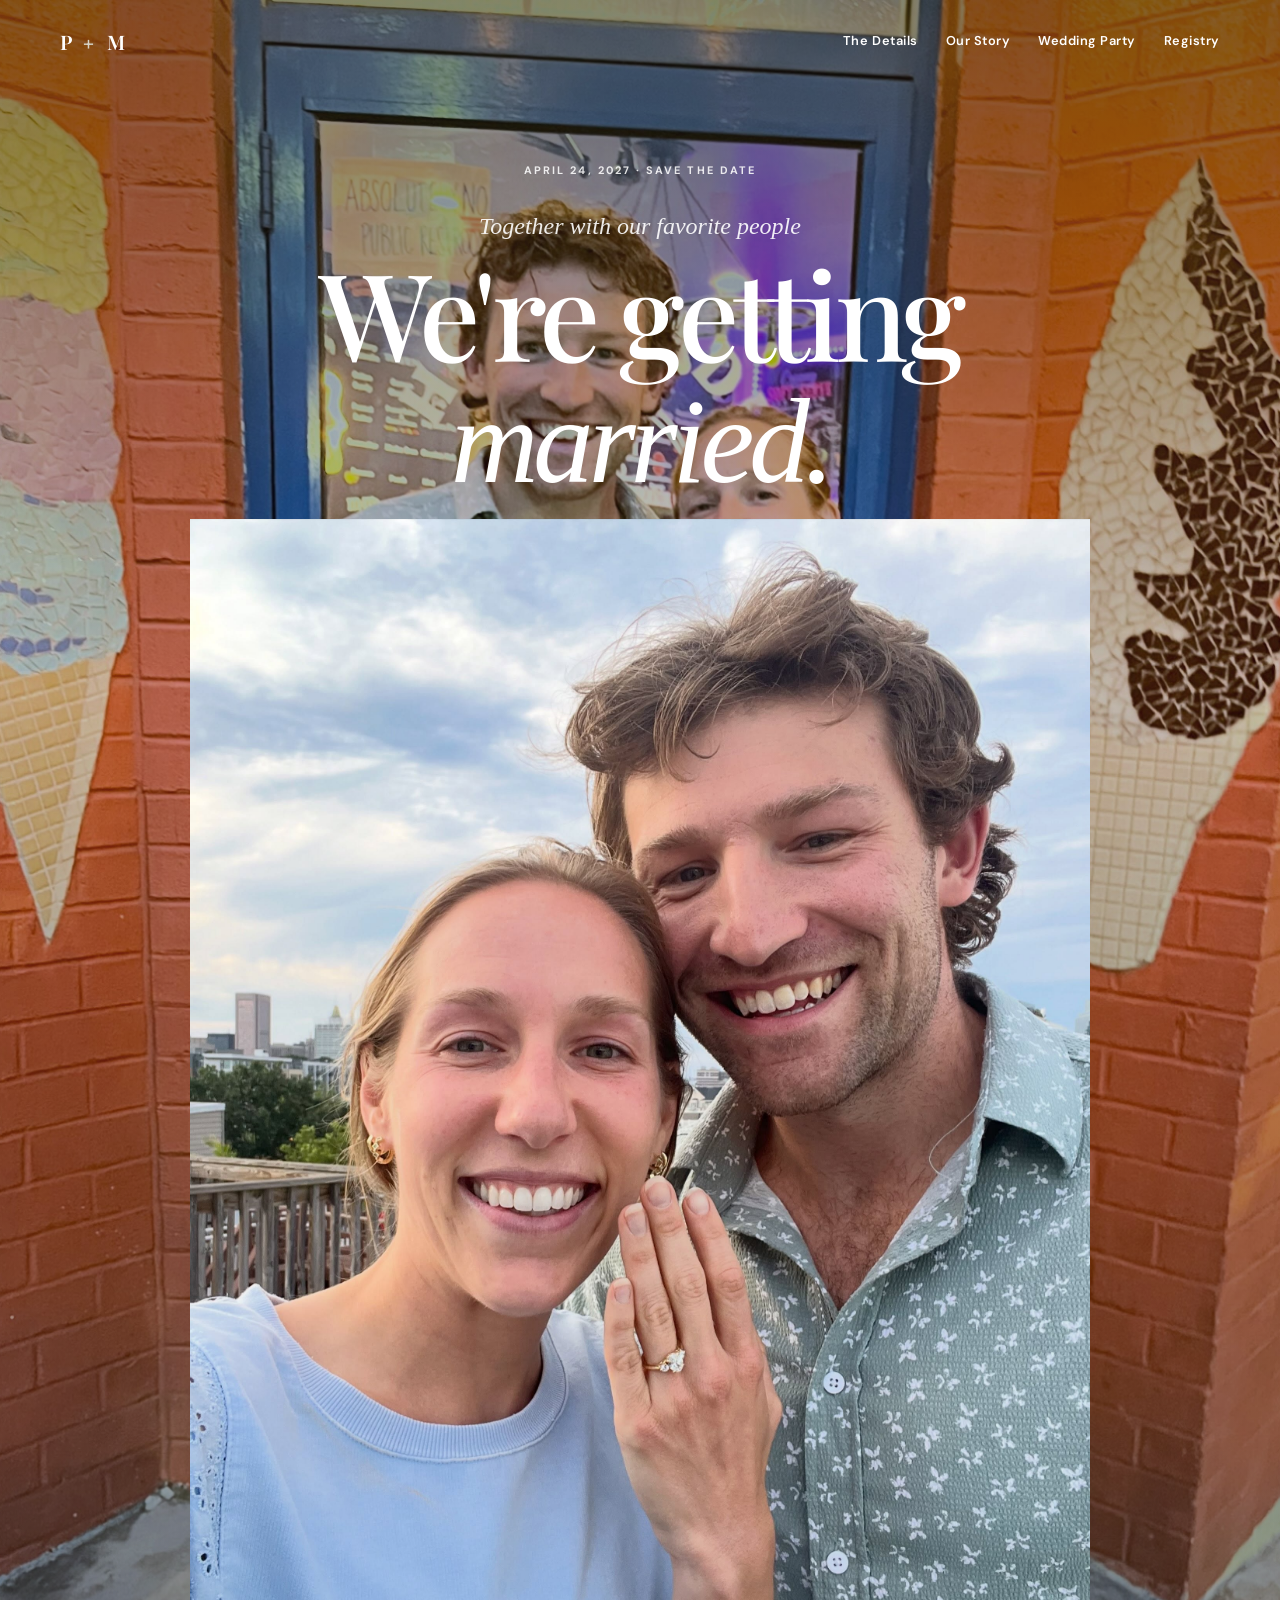
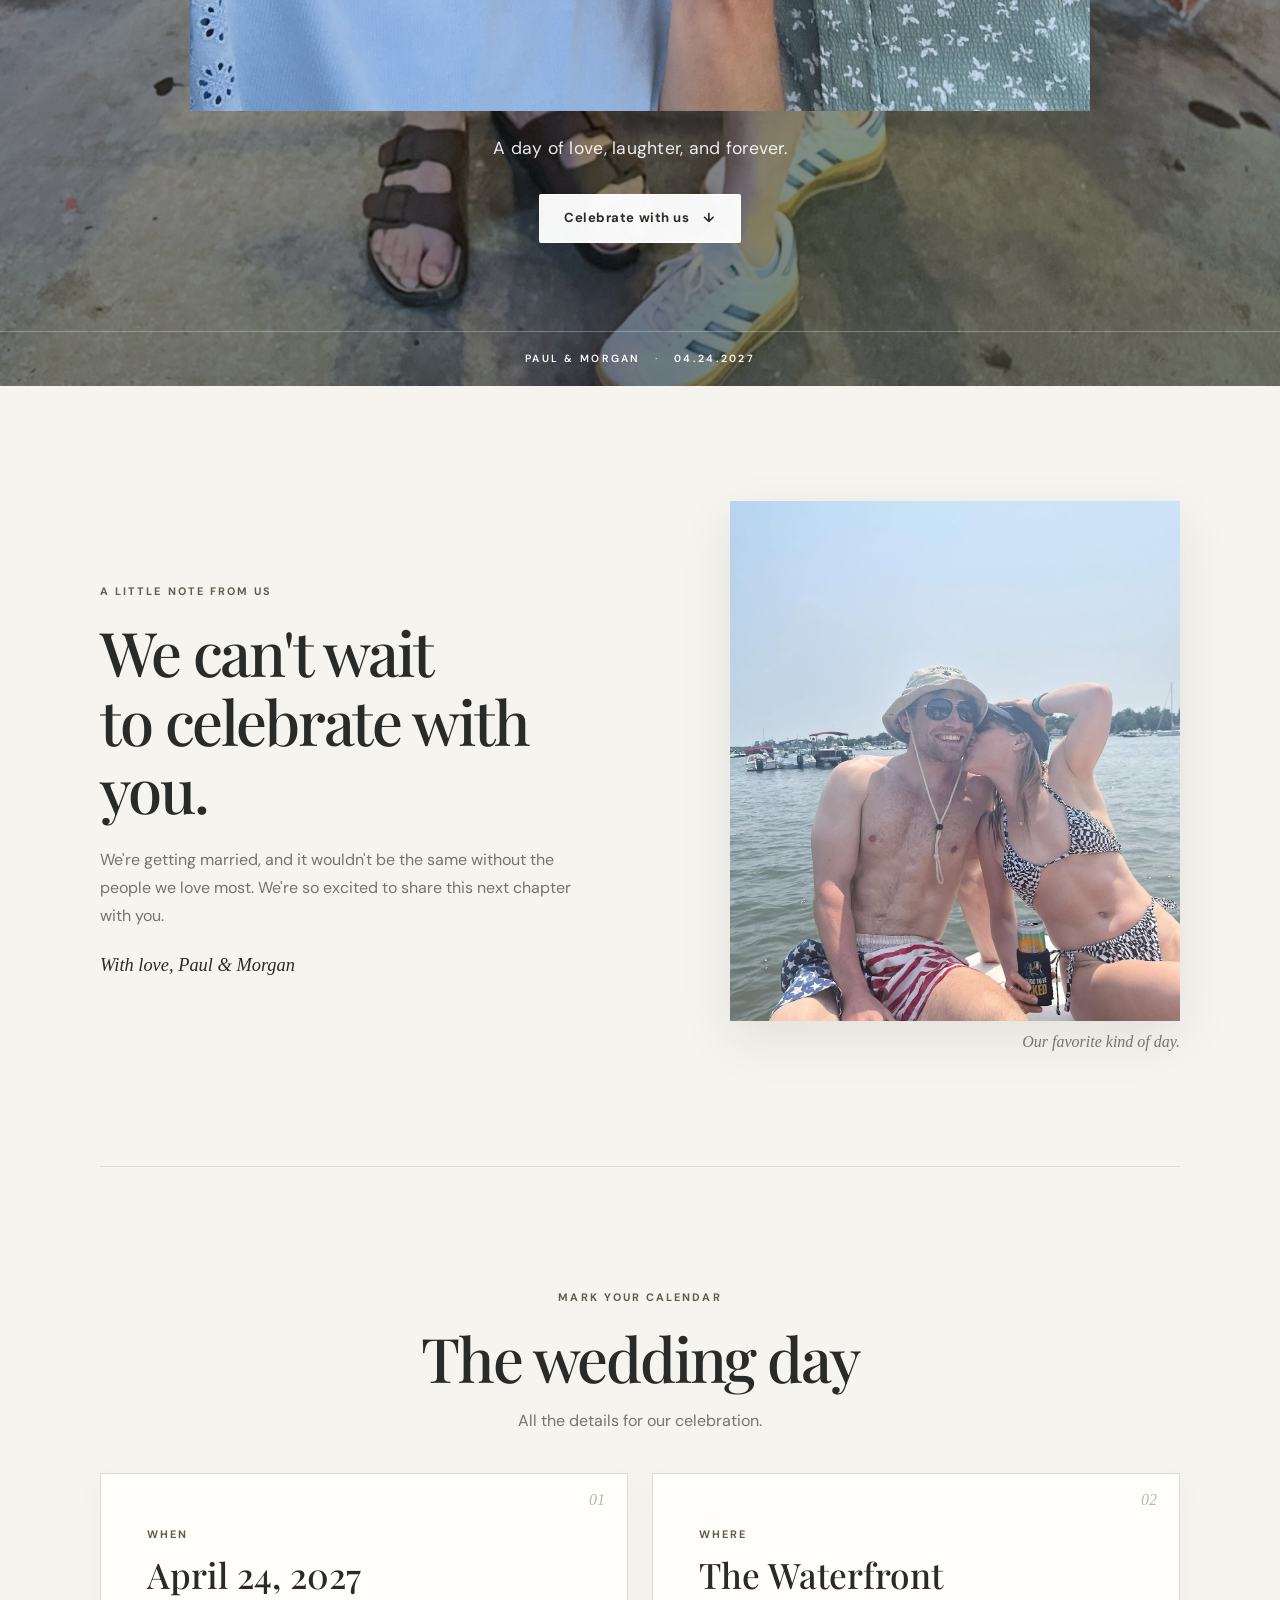
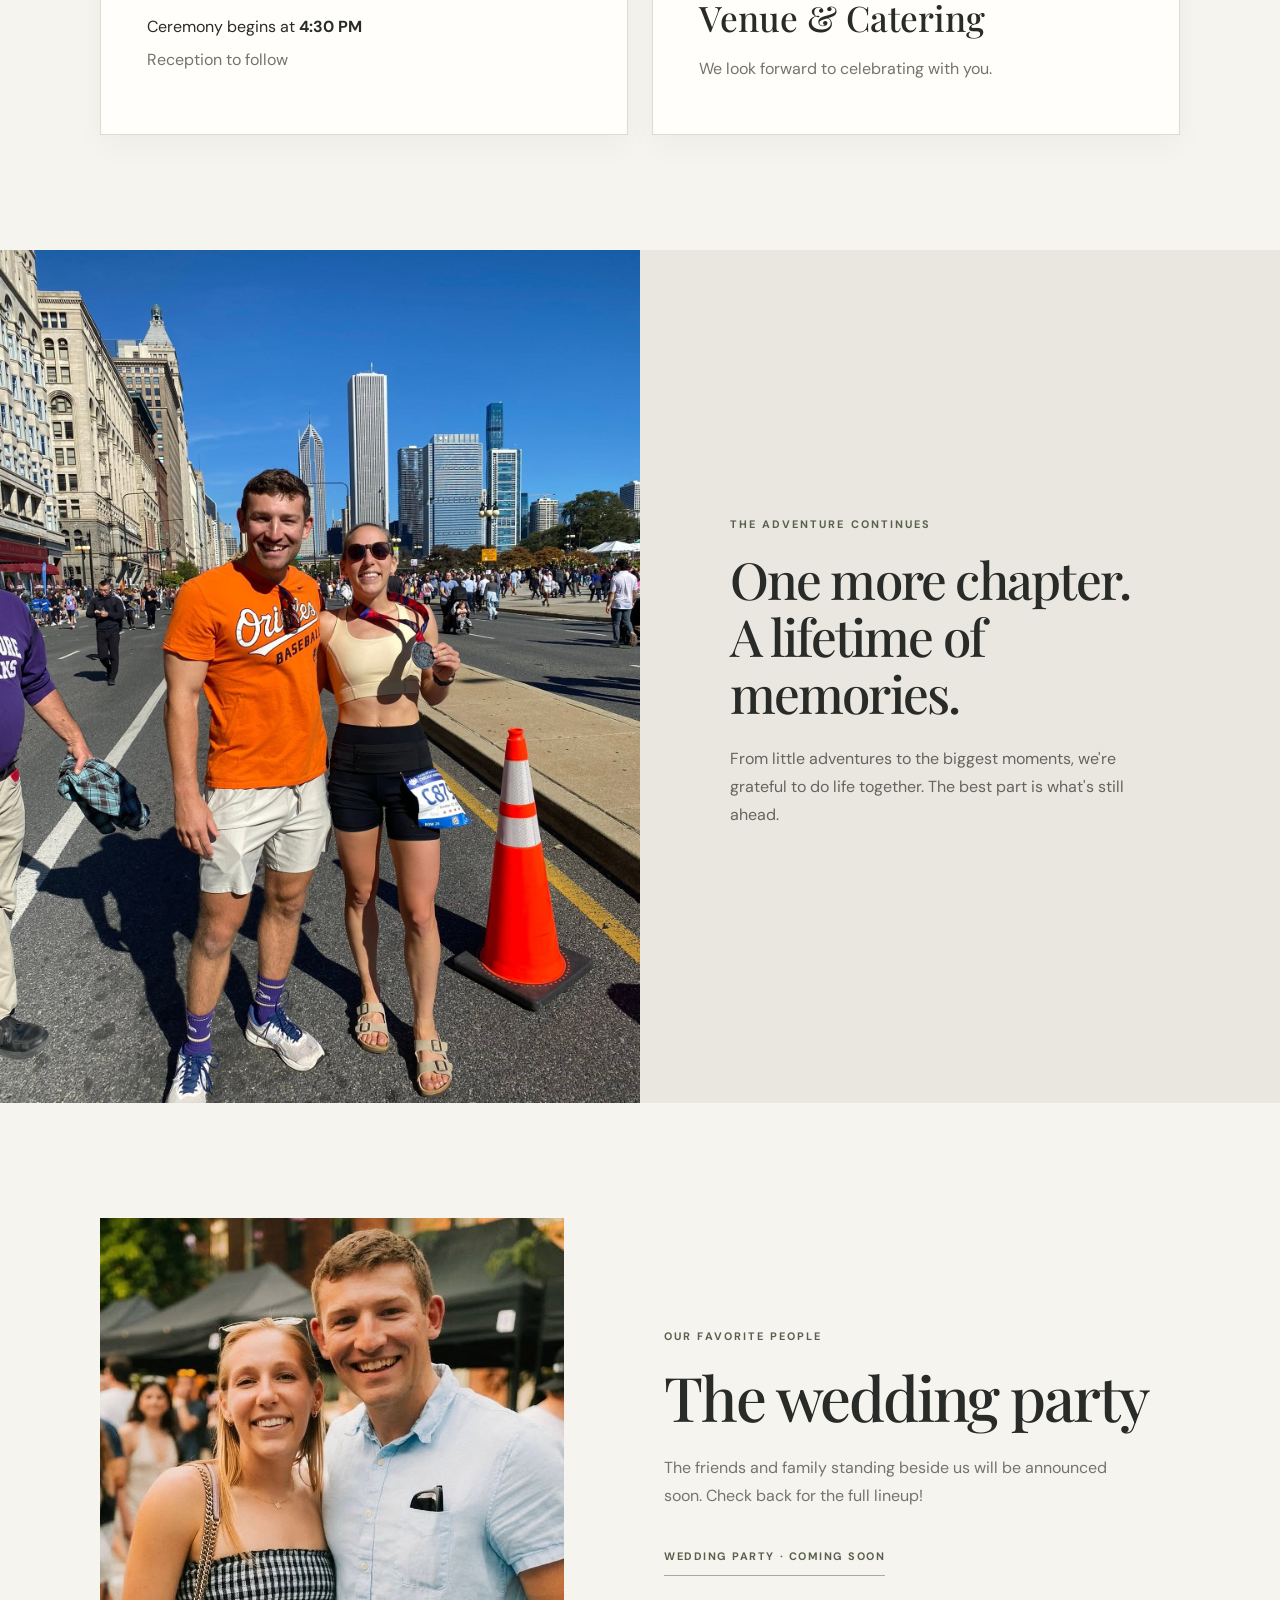
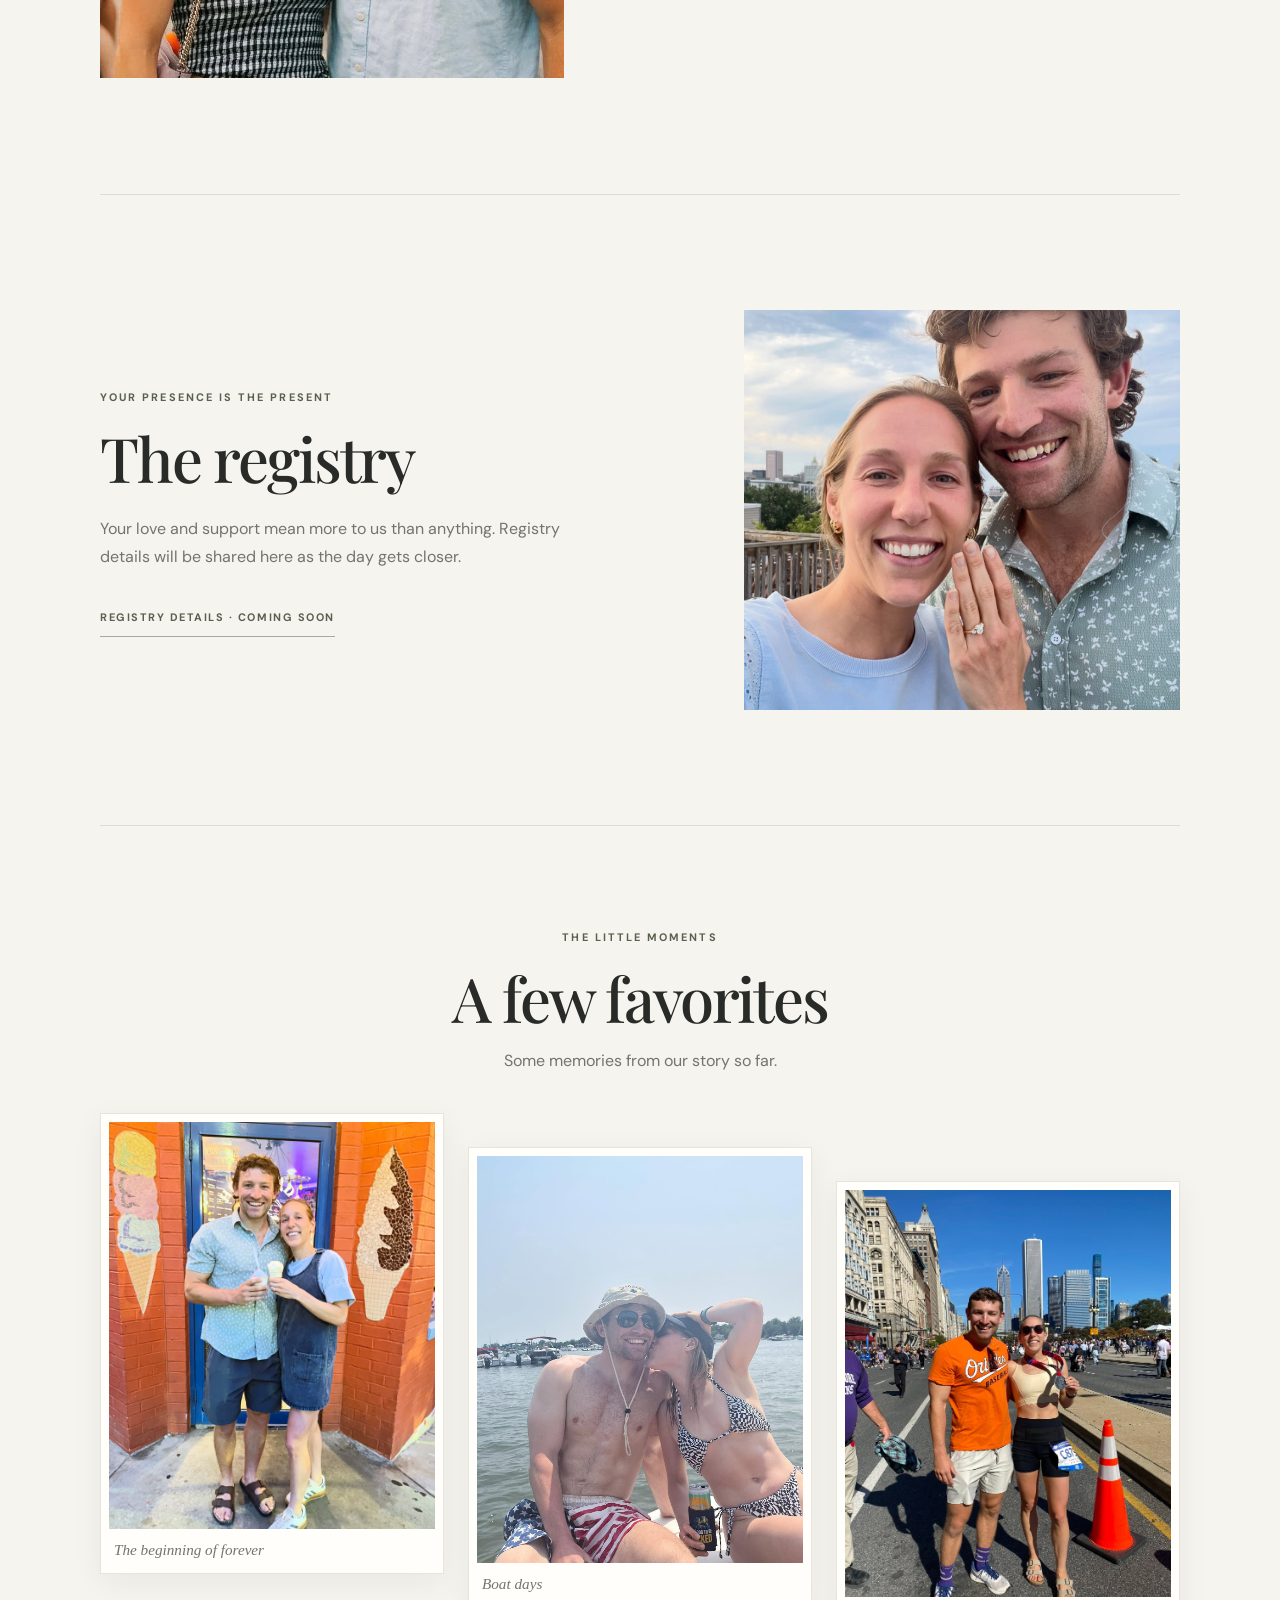
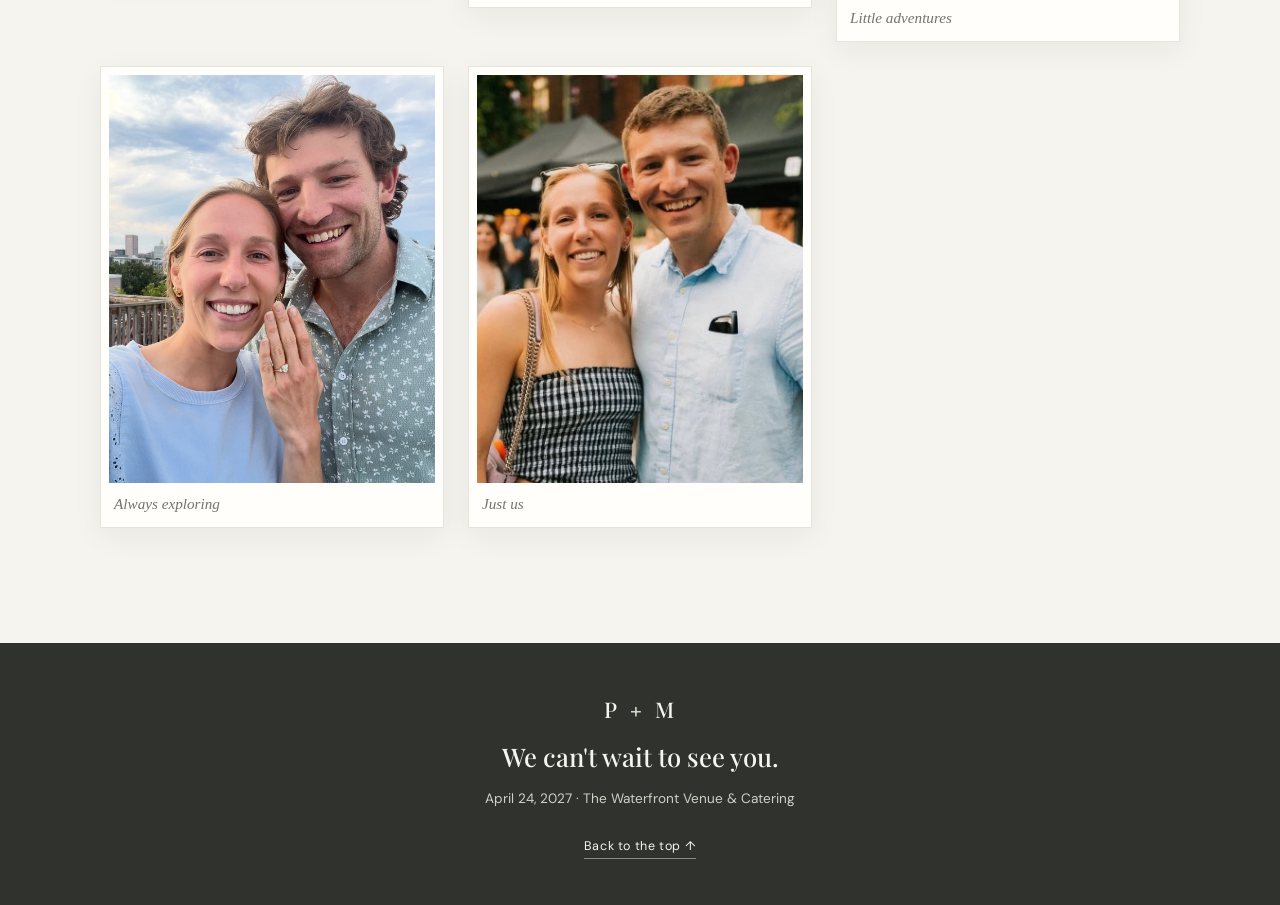
==== commit 9b87351e: "Add LookWhatIFound photo beside wedding title" ====
--- a/root/index.html
+++ b/root/index.html
@@ -24,7 +24,10 @@
     <div class="hero-content">
       <span class="eyebrow">APRIL 24, 2027 · SAVE THE DATE</span>
       <p class="hero-script">Together with our favorite people</p>
-      <h1>We're getting<br><em>married.</em></h1>
+      <div class="hero-title-row">
+        <h1>We're getting<br><em>married.</em></h1>
+        <img class="hero-title-photo" src="images/LookWhatIFound.jpg" alt="Paul and Morgan together" loading="eager">
+      </div>
       <p class="hero-subtitle">A day of love, laughter, and forever.</p>
       <a class="pill-button" href="#details">Celebrate with us <span aria-hidden="true">↓</span></a>
     </div>
--- a/root/styles.css
+++ b/root/styles.css
@@ -1,35 +1,15 @@
-:root { --cream:#fff8f0; --paper:#fffdf9; --ink:#263238; --pink:#f36f91; --orange:#ff9e59; --yellow:#ffd45d; --green:#72b7a1; --blue:#7c9fe8; --purple:#a78bdb; --line:#f1dfd1; }
-* { box-sizing:border-box; }
-html { scroll-behavior:smooth; scroll-padding-top:80px; }
-body { margin:0; color:var(--ink); background:var(--cream); font-family:'DM Sans',sans-serif; line-height:1.65; }
-a { color:inherit; text-decoration:none; }
-.hero { min-height:760px; position:relative; overflow:hidden; background:var(--cream); display:flex; flex-direction:column; }
-.nav { width:min(1120px,calc(100% - 44px)); margin:0 auto; padding:24px 0; display:flex; justify-content:space-between; align-items:center; position:relative; z-index:2; }
-.brand { font:700 1.45rem 'Fredoka',sans-serif; letter-spacing:-.06em; } .brand span { color:var(--pink); }
-.nav-links { display:flex; gap:clamp(14px,3vw,34px); font-size:.86rem; font-weight:700; } .nav-links a,footer a { transition:color .2s ease; } .nav-links a:hover,footer a:hover { color:var(--pink); }
-.hero-content { position:relative; width:min(900px,calc(100% - 36px)); margin:auto; padding:52px 0 84px; text-align:center; }
-.eyebrow { display:inline-block; font-size:.73rem; font-weight:700; letter-spacing:.17em; text-transform:uppercase; color:#7a6b67; }
-.hero h1 { margin:20px 0 12px; font:700 clamp(4rem,10vw,8.5rem)/.88 'Fredoka',sans-serif; letter-spacing:-.055em; }
-.rainbow { color:var(--pink); text-shadow:4px 4px 0 #ffe1d1; } .second-line { color:var(--blue); text-shadow:4px 4px 0 #e5e9ff; } .third-line { color:var(--orange); text-shadow:4px 4px 0 #ffebbd; }
-.hero-subtitle { font-size:clamp(1rem,2vw,1.2rem); margin:28px 0; color:#655a57; }
-.pill-button { display:inline-flex; align-items:center; gap:14px; padding:13px 22px; border-radius:999px; background:var(--ink); color:white; font-weight:700; box-shadow:4px 5px 0 #d5c2b5; transition:transform .2s ease; } .pill-button:hover { transform:translateY(-3px); }
-.hero-bottom { text-align:center; font-size:.68rem; letter-spacing:.2em; font-weight:700; padding:18px; border-top:1px solid var(--line); } .hero-bottom span { color:var(--pink); padding:0 8px; }
-.doodle { position:absolute; line-height:1; user-select:none; } .heart { right:8%; top:21%; color:var(--pink); font-size:clamp(3rem,7vw,6rem); transform:rotate(13deg); }
-.star { font-size:clamp(2.5rem,5vw,4.5rem); } .star-one { left:8%; top:28%; color:var(--yellow); } .star-two { right:12%; bottom:18%; color:var(--green); } .sparkle { left:15%; bottom:17%; color:var(--purple); font-size:4rem; }
-.section-wrap { width:min(1000px,calc(100% - 40px)); margin:0 auto; padding:100px 0; }
-.intro { max-width:720px; text-align:center; padding-top:84px; padding-bottom:84px; } .script { color:var(--pink); font:2rem 'Pacifico',cursive; margin:0 0 10px; }
-h2 { font:700 clamp(2rem,4.5vw,3.5rem)/1.05 'Fredoka',sans-serif; letter-spacing:-.025em; margin:12px 0 18px; } .intro h2 { color:#d95d7e; } .intro p:not(.script) { color:#746763; max-width:560px; margin:0 auto; } .tiny-flower { font-size:2.4rem; color:var(--orange); margin-top:20px; }
-.details { border-top:1px solid var(--line); text-align:center; } .section-heading { margin-bottom:35px; } .detail-grid { display:grid; grid-template-columns:repeat(2,minmax(0,1fr)); gap:22px; text-align:center; }
-.detail-card { padding:38px 24px; border-radius:24px; background:var(--paper); border:1px solid var(--line); box-shadow:0 12px 35px #b99e8d12; } .date-card { transform:rotate(-1deg); } .venue-card { transform:rotate(1deg); } .card-icon { font-size:2.3rem; color:var(--pink); } .card-kicker { letter-spacing:.2em; font-size:.75rem; font-weight:700; color:#9a7972; margin:12px 0 6px; }
-.detail-card h3 { font:600 clamp(1.5rem,3vw,2rem)/1.2 'Fredoka',sans-serif; margin:8px 0 15px; } .detail-card p { margin:5px 0; } .muted { color:#897d77; }
-.party { display:grid; grid-template-columns:.8fr 1.2fr; align-items:center; gap:65px; border-top:1px solid var(--line); } .party-art { position:relative; display:grid; place-items:center; aspect-ratio:1; max-width:320px; width:100%; margin:auto; border-radius:48% 52% 56% 44% / 48% 44% 56% 52%; background:#e6f2e7; color:var(--green); transform:rotate(-5deg); }
-.party-art span { font:700 clamp(2rem,5vw,3.8rem) 'Fredoka',sans-serif; color:#438b79; } .party-art b { position:absolute; top:8%; right:15%; font-size:4rem; color:var(--pink); } .party-art i { position:absolute; bottom:8%; left:14%; font:normal 4.5rem 'DM Sans',sans-serif; color:var(--orange); } .party-copy h2 { color:#579785; }
-.party-copy p,.registry p,.photo-intro { color:#746763; } .coming-soon { display:inline-block; border:1px dashed #d9a79d; color:#b66b75; border-radius:999px; padding:8px 14px; font-size:.75rem; font-weight:700; letter-spacing:.1em; }
-.registry { text-align:center; position:relative; background:#fbe8e7; width:100%; padding-left:max(20px,calc((100% - 1000px)/2)); padding-right:max(20px,calc((100% - 1000px)/2)); } .registry h2 { color:#cf6481; } .registry p { max-width:550px; margin:0 auto 22px; } .registry-stamp { display:grid; place-items:center; width:92px; height:92px; margin:28px auto; border:2px solid #e69aab; border-radius:50%; color:#d96b87; font:700 .9rem/1.25 'Fredoka',sans-serif; transform:rotate(10deg); }
-.photos { text-align:center; } .photos h2 { color:#7d8fce; } .photo-intro { margin-bottom:30px; } .photo-grid { display:grid; grid-template-columns:repeat(5,minmax(0,1fr)); gap:16px; align-items:center; }
-.photo-frame { min-width:0; margin:0; padding:9px 9px 15px; background:#fff; box-shadow:0 8px 25px #5b4a4015; transform:rotate(-2deg); } .photo-frame:nth-child(even) { transform:rotate(2deg); }
-.photo-frame img { display:block; width:100%; aspect-ratio:3/4; object-fit:cover; background:#f4e5dc; } .photo-frame figcaption { font:1rem 'Pacifico',cursive; color:#cf7189; padding-top:9px; }
-footer { text-align:center; padding:48px 20px; background:#273a3a; color:#fff8f0; } .footer-heart { color:#ff8da5; font-size:1.7rem; } .footer-title { font:700 1.5rem 'Fredoka',sans-serif; margin:8px 0; } footer p:not(.footer-title) { color:#d6dfd8; font-size:.9rem; } footer a { display:inline-block; margin-top:8px; font-weight:700; font-size:.85rem; }
-@media (max-width:800px) { .photo-grid { grid-template-columns:repeat(3,minmax(0,1fr)); } }
-@media (max-width:680px) { .hero { min-height:680px; } .nav { align-items:flex-start; } .nav-links { justify-content:flex-end; flex-wrap:wrap; gap:8px 14px; max-width:75%; font-size:.75rem; } .hero-content { padding:65px 0 90px; } .hero h1 { font-size:clamp(3.7rem,15vw,6rem); } .heart { right:2%; top:15%; } .star-one { left:1%; top:25%; } .star-two { right:2%; bottom:13%; } .sparkle { left:3%; bottom:14%; } .section-wrap { padding:72px 0; } .detail-grid { grid-template-columns:1fr; gap:18px; } .date-card,.venue-card { transform:none; } .party { grid-template-columns:1fr; gap:32px; text-align:center; } .party-art { max-width:230px; } .photo-grid { grid-template-columns:repeat(2,minmax(0,1fr)); gap:14px; } .hero-bottom { font-size:.58rem; letter-spacing:.12em; } }
-@media (prefers-reduced-motion:reduce) { html { scroll-behavior:auto; } *,*::before,*::after { transition:none!important; } }+:root{--canvas:#f6f4ef;--paper:#fffefa;--ink:#292b28;--muted:#74736c;--line:#dedbd2;--accent:#8b927e;--accent-dark:#59614e;--shadow:0 18px 50px rgba(34,35,29,.09)}
+*{box-sizing:border-box}html{scroll-behavior:smooth;scroll-padding-top:24px}body{margin:0;color:var(--ink);background:var(--canvas);font-family:'DM Sans',sans-serif;line-height:1.75;-webkit-font-smoothing:antialiased;text-rendering:optimizeLegibility}img{display:block;width:100%}a{color:inherit;text-decoration:none}a:focus-visible{outline:2px solid var(--accent-dark);outline-offset:4px}
+.hero{min-height:min(850px,100svh);position:relative;overflow:hidden;display:flex;flex-direction:column;color:white;background:#34372f}.hero-photo,.hero-shade{position:absolute;inset:0;width:100%;height:100%}.hero-photo{object-fit:cover;object-position:center 43%}.hero-shade{background:linear-gradient(180deg,rgba(20,22,19,.52) 0%,rgba(20,22,19,.22) 35%,rgba(20,22,19,.55) 100%)}
+.nav{width:min(1160px,calc(100% - 64px));margin:0 auto;padding:24px 0;display:flex;justify-content:space-between;align-items:center;gap:24px;position:relative;z-index:2}.brand{flex-shrink:0;font:600 1.25rem 'Playfair Display',serif;letter-spacing:.06em}.brand span,.footer-monogram span{padding:0 5px;color:#d6d3c7;font-family:'DM Sans',sans-serif;font-weight:400}.nav-links{display:flex;align-items:center;justify-content:flex-end;flex-wrap:wrap;gap:8px 28px;font-size:.8rem;font-weight:600;letter-spacing:.04em}.nav-links a{padding:6px 0;border-bottom:1px solid transparent;transition:border-color .2s ease}.nav-links a:hover{border-color:rgba(255,255,255,.8)}
+.hero-content{position:relative;z-index:1;width:min(900px,calc(100% - 40px));margin:auto;padding:72px 0 88px;text-align:center}.eyebrow{display:inline-block;font-size:.68rem;font-weight:700;letter-spacing:.19em;text-transform:uppercase;color:var(--accent-dark)}.hero .eyebrow{color:rgba(255,255,255,.86)}.hero-script{margin:30px 0 6px;font:italic 500 clamp(1.15rem,2.5vw,1.5rem) 'Playfair Display',serif;color:rgba(255,255,255,.9)}.hero h1{margin:12px 0 18px;font:500 clamp(3.8rem,9.5vw,7.7rem)/.98 'Playfair Display',serif;letter-spacing:-.045em}.hero h1 em{font-weight:500}.hero-subtitle{margin:22px auto 30px;color:rgba(255,255,255,.9);font-size:clamp(.98rem,2vw,1.1rem);letter-spacing:.015em}.pill-button{display:inline-flex;align-items:center;justify-content:center;gap:14px;min-height:48px;padding:12px 24px;border:1px solid rgba(255,255,255,.72);border-radius:2px;background:rgba(255,255,255,.96);color:#292b28;font-size:.82rem;font-weight:700;letter-spacing:.04em;transition:background .2s ease,transform .2s ease}.pill-button:hover{background:white;transform:translateY(-2px)}.hero-bottom{position:relative;z-index:1;display:flex;justify-content:center;gap:14px;padding:18px 12px;border-top:1px solid rgba(255,255,255,.28);font-size:.65rem;letter-spacing:.22em;font-weight:600}.hero-dot{color:#d6d3c7}
+.section-wrap{width:min(1080px,calc(100% - 64px));margin:0 auto;padding:clamp(70px,9vw,116px) 0}h2{margin:14px 0 22px;font:500 clamp(2.2rem,4.8vw,4rem)/1.12 'Playfair Display',serif;letter-spacing:-.035em}.intro{display:grid;grid-template-columns:minmax(0,1fr) minmax(280px,.85fr);align-items:center;gap:clamp(36px,8vw,100px)}.intro-copy{padding:12px 0}.intro-copy h2{max-width:510px}.intro-copy p{max-width:480px;color:var(--muted)}.signature{margin-top:25px;font:italic 500 1.15rem 'Playfair Display',serif}.story-photo,.party-photo,.registry-photo{min-width:0;margin:0;position:relative}.story-photo img{height:clamp(330px,42vw,520px);object-fit:cover;object-position:center;box-shadow:var(--shadow)}.story-photo figcaption{margin-top:12px;color:var(--muted);font:italic 1rem 'Playfair Display',serif;text-align:right}
+.details{border-top:1px solid var(--line);text-align:center}.section-heading{margin:0 auto 38px;max-width:620px;text-align:center}.section-heading>p{color:var(--muted);margin-top:-8px}.detail-grid{display:grid;grid-template-columns:repeat(2,minmax(0,1fr));gap:24px;text-align:left}.detail-card{min-width:0;position:relative;overflow:hidden;padding:clamp(28px,4vw,46px);background:var(--paper);border:1px solid var(--line);box-shadow:0 10px 30px rgba(34,35,29,.035)}.detail-number{position:absolute;top:17px;right:22px;font:italic 1rem 'Playfair Display',serif;color:#b8b8ab}.card-kicker{margin:18px 0 8px;font-size:.68rem;font-weight:700;color:var(--accent-dark);letter-spacing:.19em}.detail-card h3{margin:10px 0 16px;font:500 clamp(1.55rem,3vw,2.2rem)/1.2 'Playfair Display',serif}.detail-card p{margin:5px 0}.muted{color:var(--muted)}
+.memory-band{display:grid;grid-template-columns:1fr 1fr;background:#e9e7df}.memory-photo{min-height:360px}.memory-photo img{height:100%;min-height:360px;object-fit:cover}.memory-copy{align-self:center;max-width:620px;padding:clamp(40px,7vw,100px)}.memory-copy h2{font-size:clamp(2rem,4vw,3.3rem)}.memory-copy p{color:#64655e;max-width:440px}
+.party{display:grid;grid-template-columns:minmax(260px,.9fr) minmax(0,1fr);align-items:center;gap:clamp(36px,8vw,100px)}.party-photo img{height:clamp(300px,38vw,460px);object-fit:cover;object-position:center 38%}.party-copy p,.registry-copy p{max-width:470px;color:var(--muted)}.coming-soon{display:inline-block;margin-top:12px;padding:9px 0;border-bottom:1px solid #a8aa9d;color:var(--accent-dark);font-size:.68rem;font-weight:700;letter-spacing:.14em}
+.registry{display:grid;grid-template-columns:minmax(0,1fr) minmax(260px,.8fr);gap:clamp(36px,8vw,100px);align-items:center;border-top:1px solid var(--line);border-bottom:1px solid var(--line)}.registry-copy{padding:12px 0}.registry-photo img{height:clamp(280px,34vw,400px);object-fit:cover}.photos{padding-top:96px}.photo-grid{display:grid;grid-template-columns:repeat(3,minmax(0,1fr));gap:clamp(14px,2.5vw,24px);align-items:start}.photo-frame{min-width:0;margin:0;padding:8px 8px 14px;background:var(--paper);border:1px solid #e7e4db;box-shadow:0 8px 28px rgba(34,35,29,.06)}.photo-frame:nth-child(2){margin-top:34px}.photo-frame:nth-child(3){margin-top:68px}.photo-frame img{width:100%;aspect-ratio:4/5;object-fit:cover}.photo-frame figcaption{padding:12px 5px 0;color:var(--muted);font:italic .95rem 'Playfair Display',serif}
+footer{text-align:center;padding:52px 20px 46px;background:#2f322d;color:#f6f4ef}.footer-monogram{font:500 1.35rem 'Playfair Display',serif;letter-spacing:.08em}.footer-title{margin:14px 0 4px;font:500 1.6rem 'Playfair Display',serif}footer p:not(.footer-title){color:#d0d0c7;font-size:.85rem}footer a{display:inline-block;margin-top:12px;color:#f6f4ef;font-size:.78rem;letter-spacing:.05em;border-bottom:1px solid #898b80}
+@media(max-width:760px){.hero{min-height:min(800px,100svh)}.nav{width:calc(100% - 36px);padding:20px 0;gap:16px}.nav-links{gap:6px 16px;font-size:.74rem}.hero-content{padding:70px 0 78px}.hero h1{font-size:clamp(3.7rem,11vw,6rem)}.section-wrap{width:calc(100% - 40px);padding:70px 0}.intro{grid-template-columns:minmax(0,1fr) minmax(230px,.85fr);gap:28px}.story-photo img{height:360px}.memory-copy{padding:40px 28px}.party,.registry{gap:30px}.party-photo img{height:340px}.registry-photo img{height:300px}.photo-grid{grid-template-columns:repeat(2,minmax(0,1fr));gap:16px}.photo-frame:nth-child(2),.photo-frame:nth-child(3){margin-top:0}}
+@media(max-width:540px){.hero{min-height:720px}.nav{width:calc(100% - 28px);align-items:flex-start}.brand{font-size:1.15rem}.nav-links{max-width:260px;justify-content:flex-end;gap:3px 11px;font-size:.67rem;line-height:1.5}.hero-content{width:calc(100% - 28px);padding:76px 0 80px}.hero .eyebrow{font-size:.59rem;letter-spacing:.13em}.hero-script{margin-top:28px;font-size:1.05rem}.hero h1{font-size:clamp(3.15rem,13.5vw,4.5rem)}.hero-subtitle{max-width:280px;font-size:.95rem}.hero-bottom{gap:9px;font-size:.57rem;letter-spacing:.14em}.section-wrap{width:calc(100% - 36px);padding:58px 0}h2{font-size:clamp(2rem,8vw,2.7rem)}.intro,.party,.registry{grid-template-columns:1fr;gap:30px}.intro{padding-top:64px}.intro-copy{text-align:center}.intro-copy p{margin-left:auto;margin-right:auto}.story-photo{max-width:420px;width:100%;margin:0 auto}.story-photo img{height:370px}.detail-grid{grid-template-columns:1fr;gap:14px}.detail-card{padding:30px 24px}.memory-band{grid-template-columns:1fr}.memory-photo,.memory-photo img{min-height:0;height:290px}.memory-copy{padding:42px 26px 48px;text-align:center}.memory-copy p{margin-left:auto;margin-right:auto}.party-photo{order:2;max-width:430px;width:100%;margin:0 auto}.party-photo img{height:360px}.party-copy{order:1;text-align:center}.party-copy p,.registry-copy p{margin-left:auto;margin-right:auto}.registry-copy{text-align:center}.registry-photo{max-width:430px;width:100%;margin:0 auto}.registry-photo img{height:320px}.photos{padding-top:64px}.photo-grid{gap:12px}.photo-frame{padding:6px 6px 11px}.photo-frame figcaption{padding-top:9px;font-size:.82rem}footer{padding:42px 16px}.footer-title{font-size:1.4rem}}
+@media(max-width:360px){.nav{gap:8px}.nav-links{max-width:220px;gap:2px 8px;font-size:.62rem}.hero h1{font-size:2.95rem}.hero-bottom{letter-spacing:.1em}.photo-grid{grid-template-columns:1fr;max-width:320px;margin:0 auto;gap:18px}.photo-frame img{aspect-ratio:4/4.5}}
+@media(prefers-reduced-motion:reduce){html{scroll-behavior:auto}*,*::before,*::after{transition:none!important}}
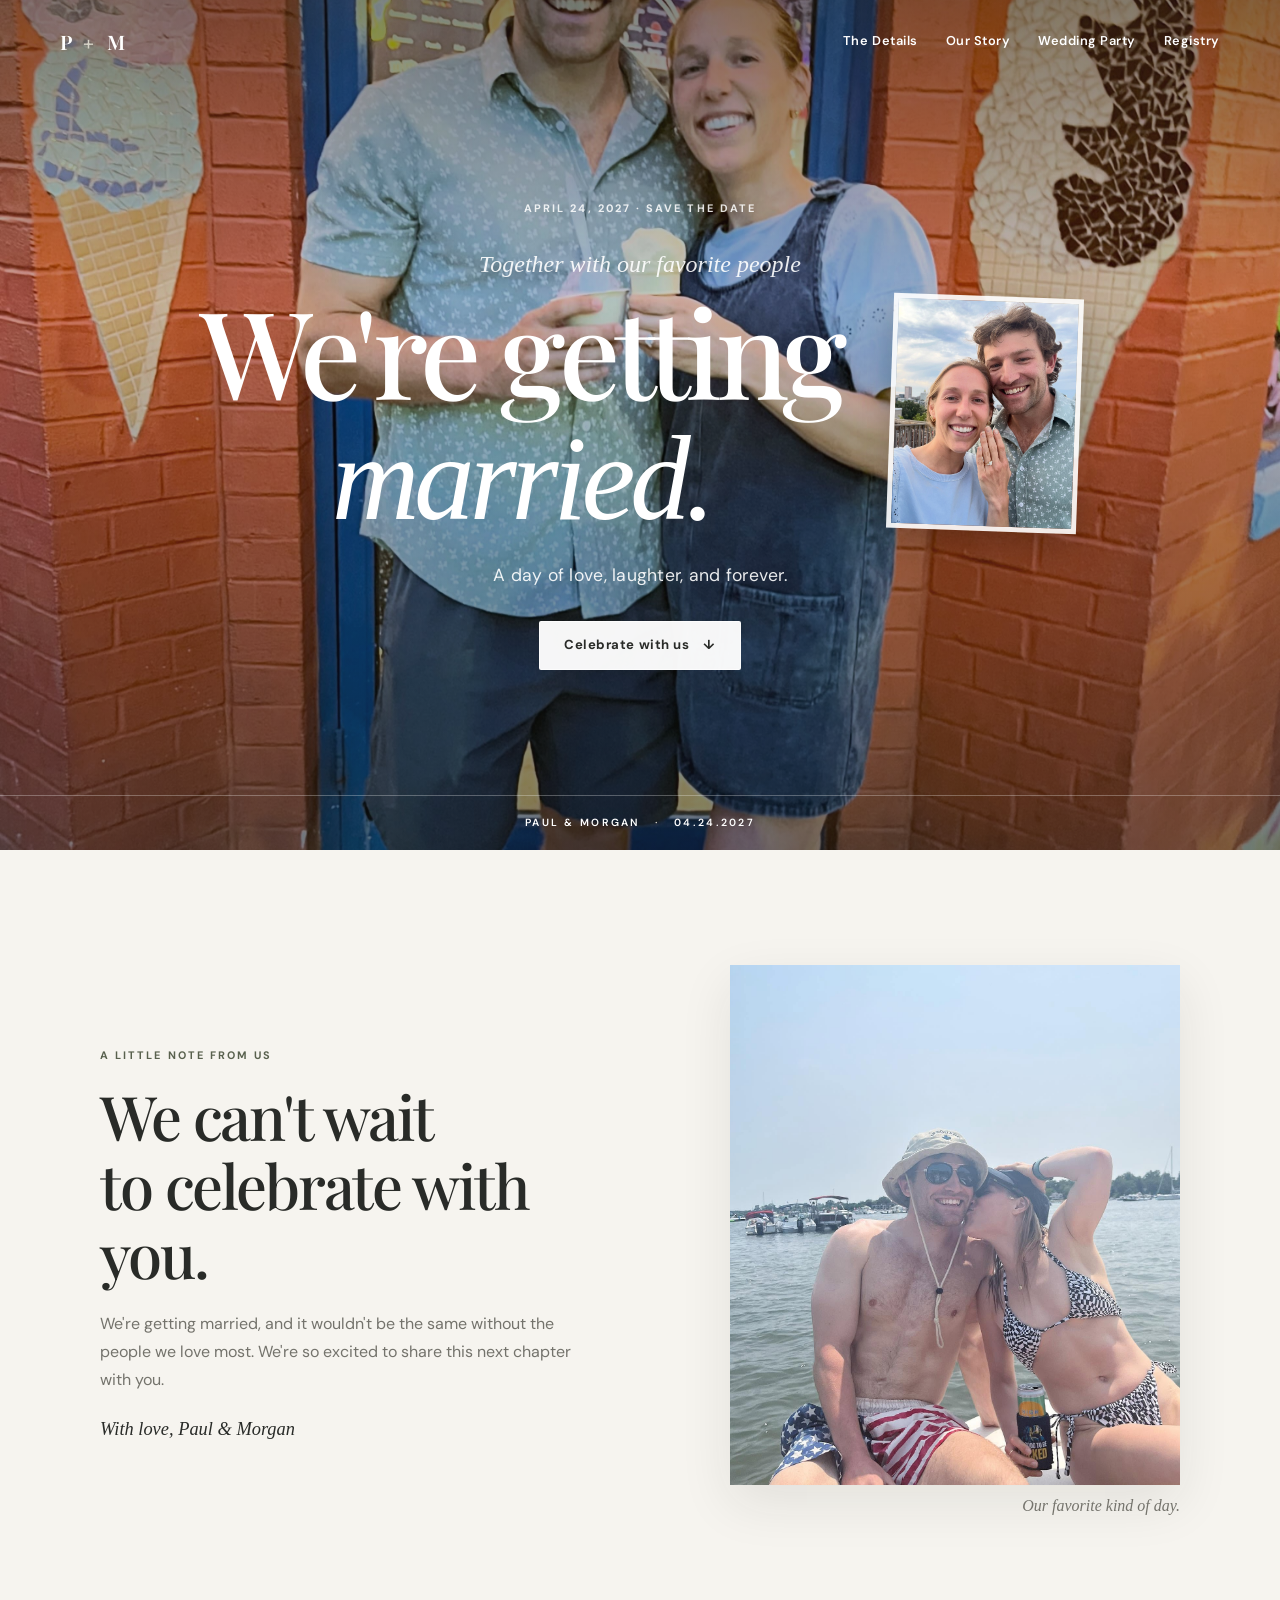
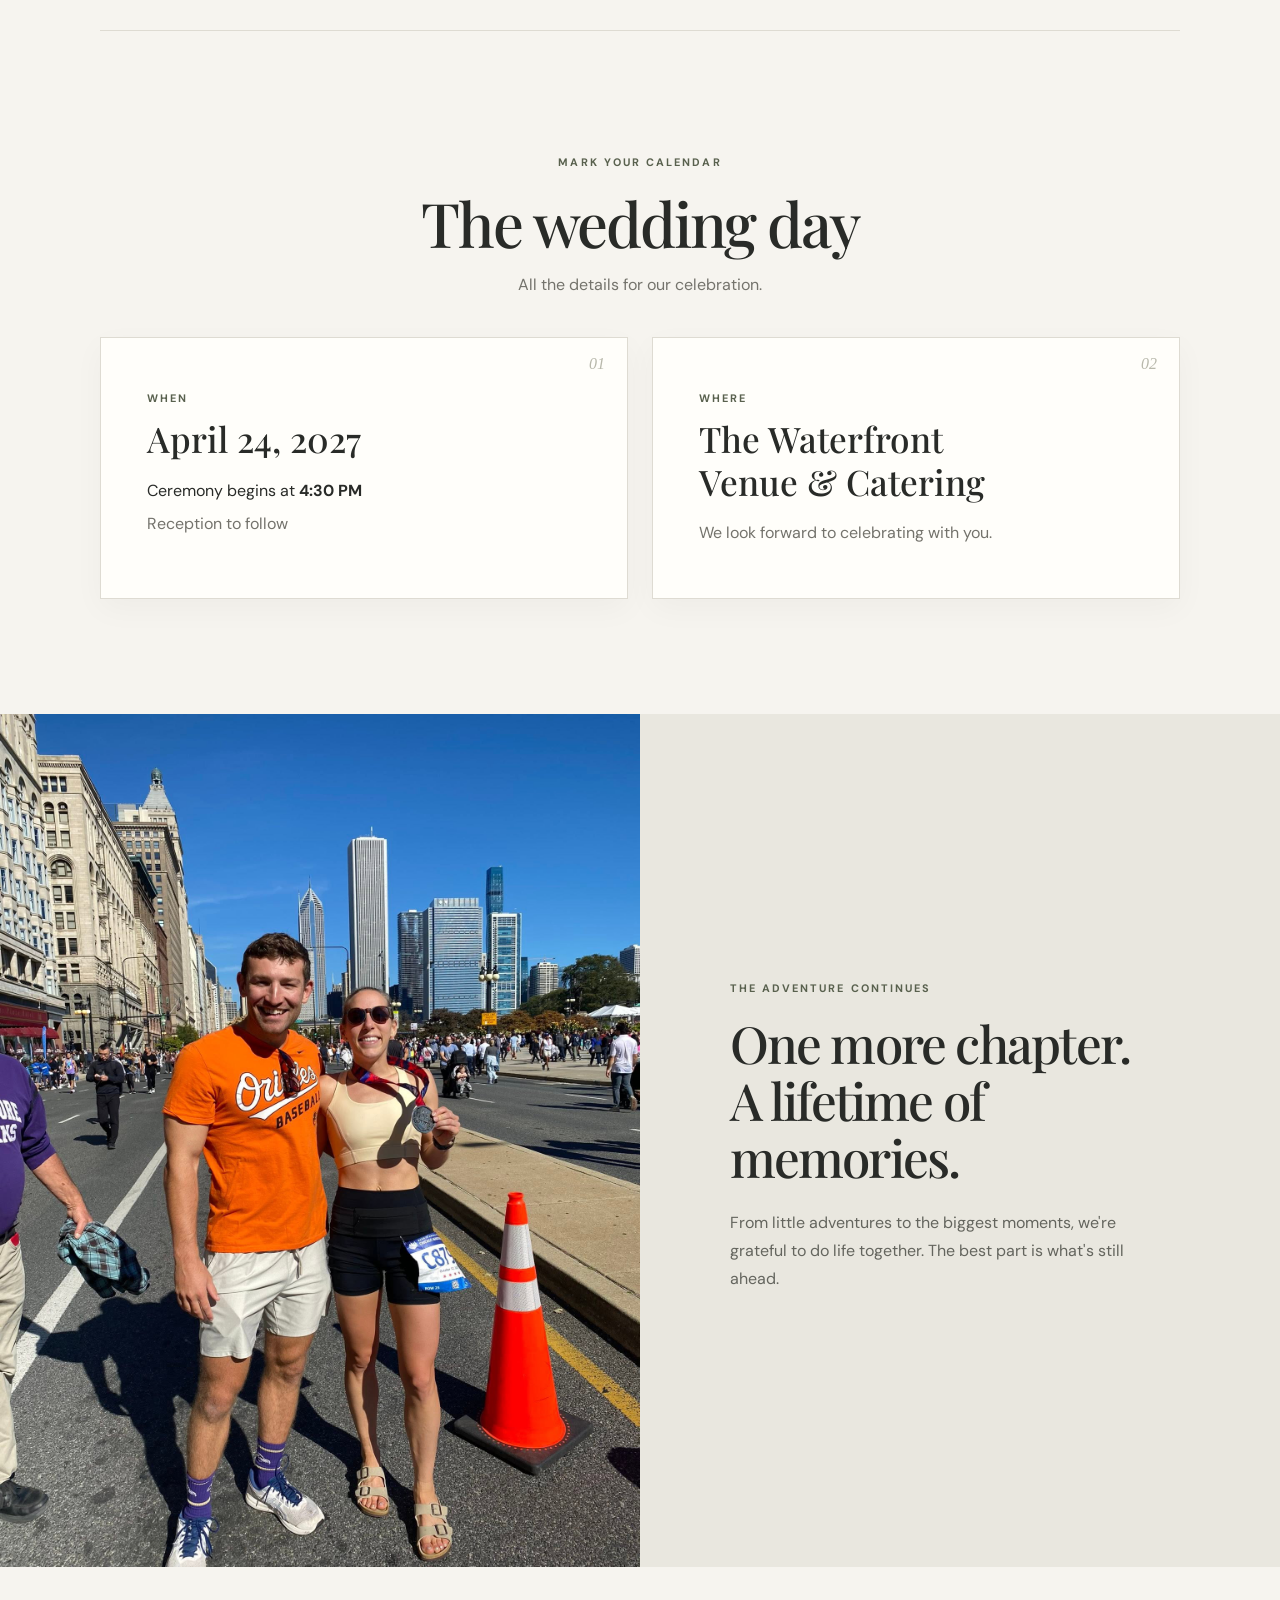
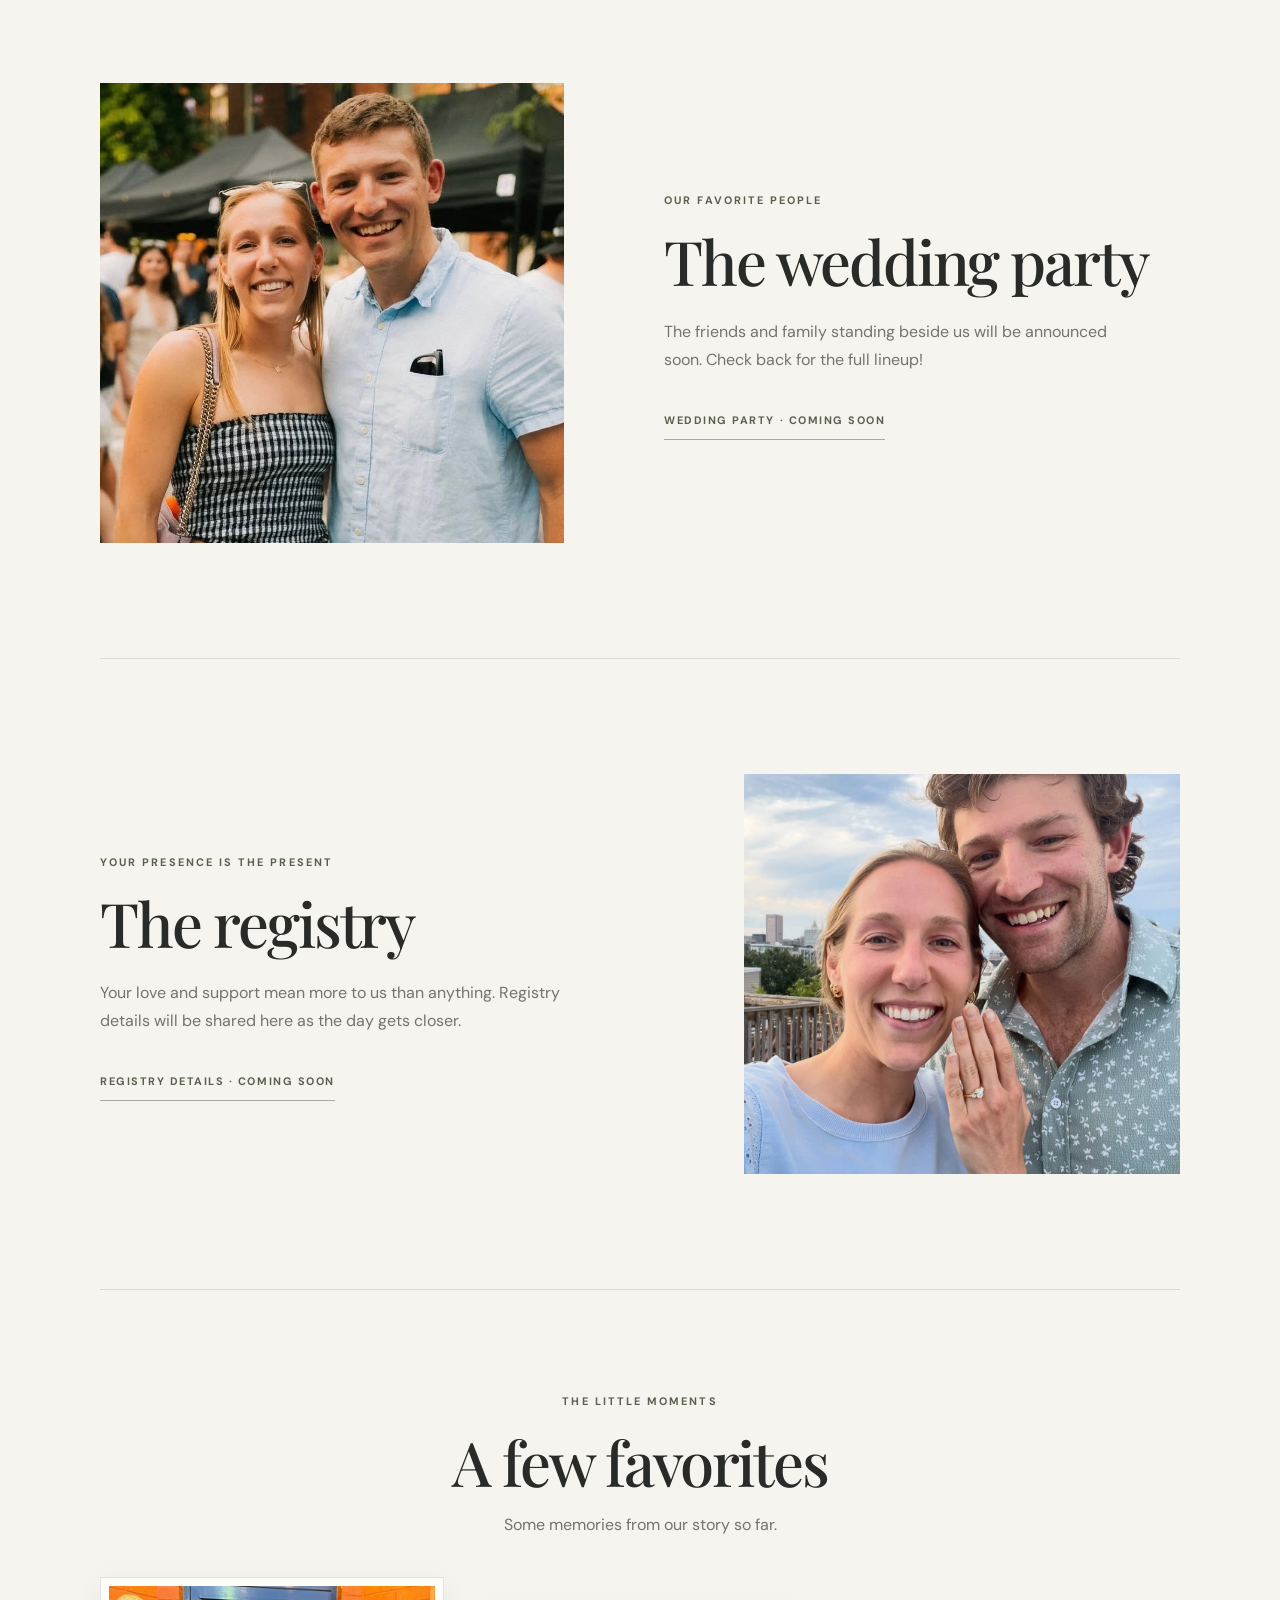
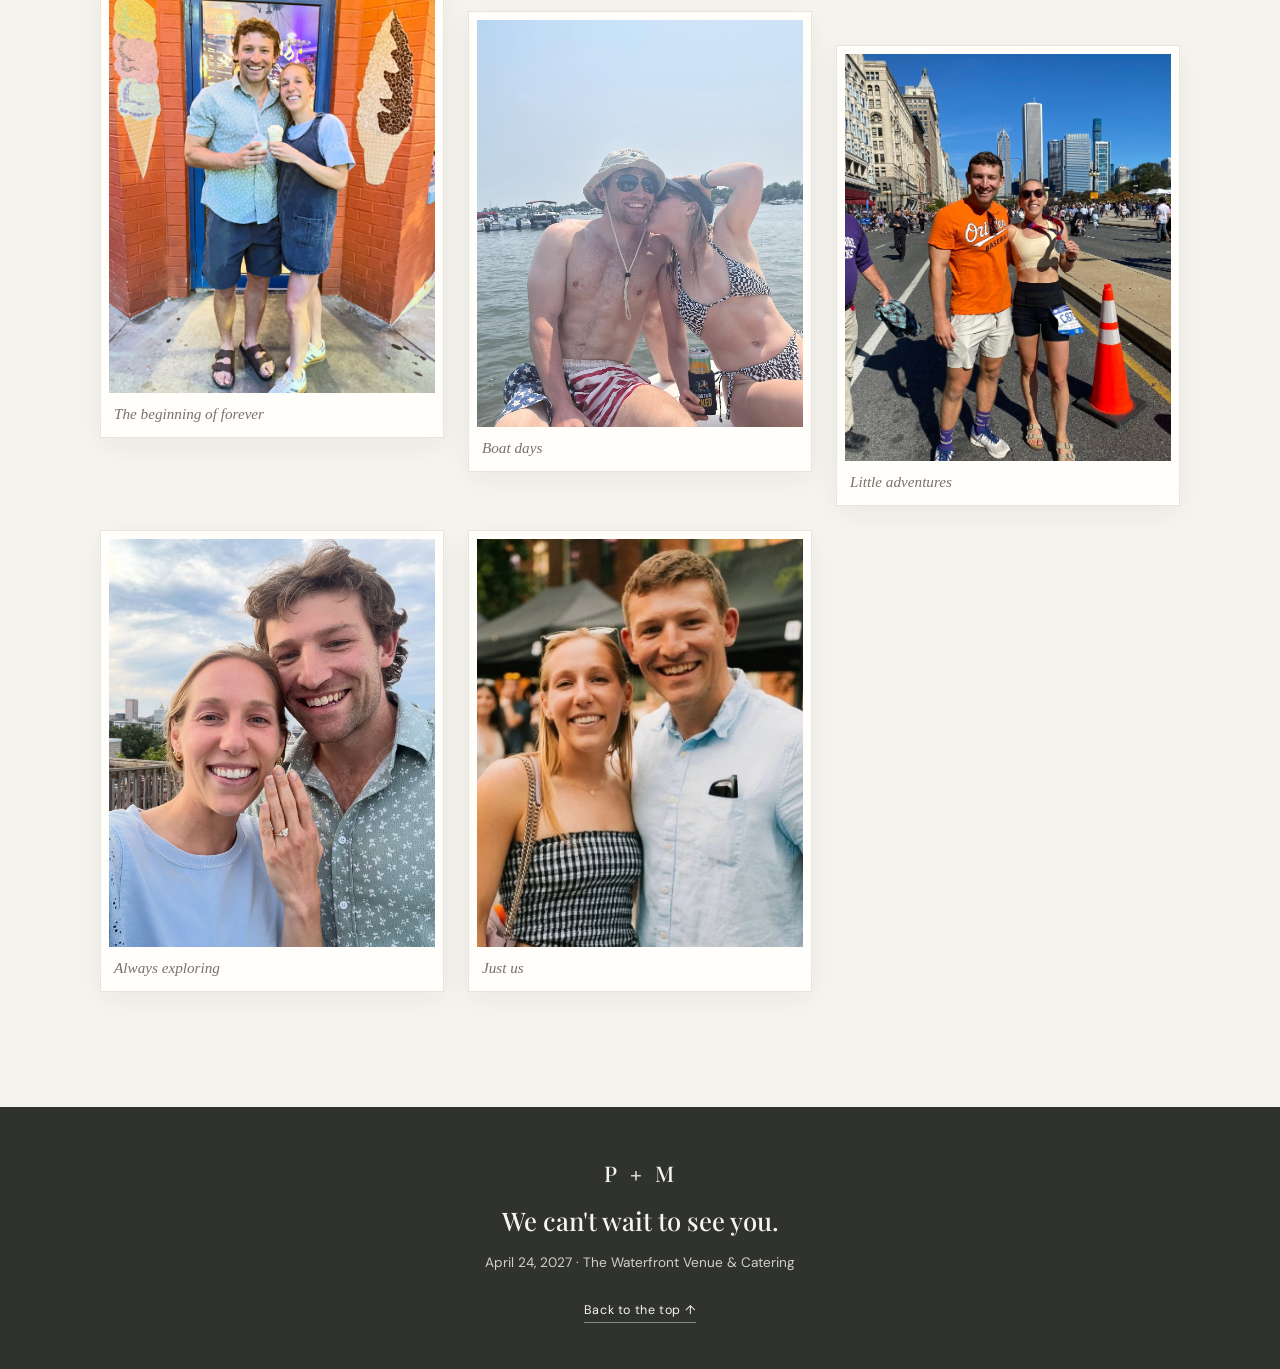
==== commit 723026b3: "Update index.html" ====
--- a/root/index.html
+++ b/root/index.html
@@ -5,7 +5,7 @@
   <meta name="viewport" content="width=device-width, initial-scale=1">
   <meta name="theme-color" content="#f6f4ef">
   <meta name="description" content="Celebrate the Kalafos-Jones wedding on April 24, 2027.">
-  <title>Paul &amp; Morgan — We're Getting Married</title>
+  <title>Paul &amp; Morgan Are Getting Married!</title>
   <link rel="preconnect" href="https://fonts.googleapis.com">
   <link rel="preconnect" href="https://fonts.gstatic.com" crossorigin>
   <link href="https://fonts.googleapis.com/css2?family=DM+Sans:wght@400;500;600;700&family=Playfair+Display:wght@500;600;700&display=swap" rel="stylesheet">
--- a/root/styles.css
+++ b/root/styles.css
@@ -2,14 +2,14 @@
 *{box-sizing:border-box}html{scroll-behavior:smooth;scroll-padding-top:24px}body{margin:0;color:var(--ink);background:var(--canvas);font-family:'DM Sans',sans-serif;line-height:1.75;-webkit-font-smoothing:antialiased;text-rendering:optimizeLegibility}img{display:block;width:100%}a{color:inherit;text-decoration:none}a:focus-visible{outline:2px solid var(--accent-dark);outline-offset:4px}
 .hero{min-height:min(850px,100svh);position:relative;overflow:hidden;display:flex;flex-direction:column;color:white;background:#34372f}.hero-photo,.hero-shade{position:absolute;inset:0;width:100%;height:100%}.hero-photo{object-fit:cover;object-position:center 43%}.hero-shade{background:linear-gradient(180deg,rgba(20,22,19,.52) 0%,rgba(20,22,19,.22) 35%,rgba(20,22,19,.55) 100%)}
 .nav{width:min(1160px,calc(100% - 64px));margin:0 auto;padding:24px 0;display:flex;justify-content:space-between;align-items:center;gap:24px;position:relative;z-index:2}.brand{flex-shrink:0;font:600 1.25rem 'Playfair Display',serif;letter-spacing:.06em}.brand span,.footer-monogram span{padding:0 5px;color:#d6d3c7;font-family:'DM Sans',sans-serif;font-weight:400}.nav-links{display:flex;align-items:center;justify-content:flex-end;flex-wrap:wrap;gap:8px 28px;font-size:.8rem;font-weight:600;letter-spacing:.04em}.nav-links a{padding:6px 0;border-bottom:1px solid transparent;transition:border-color .2s ease}.nav-links a:hover{border-color:rgba(255,255,255,.8)}
-.hero-content{position:relative;z-index:1;width:min(900px,calc(100% - 40px));margin:auto;padding:72px 0 88px;text-align:center}.eyebrow{display:inline-block;font-size:.68rem;font-weight:700;letter-spacing:.19em;text-transform:uppercase;color:var(--accent-dark)}.hero .eyebrow{color:rgba(255,255,255,.86)}.hero-script{margin:30px 0 6px;font:italic 500 clamp(1.15rem,2.5vw,1.5rem) 'Playfair Display',serif;color:rgba(255,255,255,.9)}.hero h1{margin:12px 0 18px;font:500 clamp(3.8rem,9.5vw,7.7rem)/.98 'Playfair Display',serif;letter-spacing:-.045em}.hero h1 em{font-weight:500}.hero-subtitle{margin:22px auto 30px;color:rgba(255,255,255,.9);font-size:clamp(.98rem,2vw,1.1rem);letter-spacing:.015em}.pill-button{display:inline-flex;align-items:center;justify-content:center;gap:14px;min-height:48px;padding:12px 24px;border:1px solid rgba(255,255,255,.72);border-radius:2px;background:rgba(255,255,255,.96);color:#292b28;font-size:.82rem;font-weight:700;letter-spacing:.04em;transition:background .2s ease,transform .2s ease}.pill-button:hover{background:white;transform:translateY(-2px)}.hero-bottom{position:relative;z-index:1;display:flex;justify-content:center;gap:14px;padding:18px 12px;border-top:1px solid rgba(255,255,255,.28);font-size:.65rem;letter-spacing:.22em;font-weight:600}.hero-dot{color:#d6d3c7}
+.hero-content{position:relative;z-index:1;width:min(900px,calc(100% - 40px));margin:auto;padding:72px 0 88px;text-align:center}.eyebrow{display:inline-block;font-size:.68rem;font-weight:700;letter-spacing:.19em;text-transform:uppercase;color:var(--accent-dark)}.hero .eyebrow{color:rgba(255,255,255,.86)}.hero-script{margin:30px 0 6px;font:italic 500 clamp(1.15rem,2.5vw,1.5rem) 'Playfair Display',serif;color:rgba(255,255,255,.9)}.hero-title-row{display:flex;align-items:center;justify-content:center;gap:clamp(20px,4vw,48px);margin:12px auto 18px}.hero h1{margin:0;font:500 clamp(3.8rem,9.5vw,7.7rem)/.98 'Playfair Display',serif;letter-spacing:-.045em}.hero h1 em{font-weight:500}.hero-title-photo{width:clamp(115px,16vw,190px);height:clamp(150px,20vw,235px);object-fit:cover;object-position:center;border:5px solid rgba(255,255,255,.9);box-shadow:0 12px 32px rgba(0,0,0,.22);transform:rotate(2deg)}.hero-subtitle{margin:22px auto 30px;color:rgba(255,255,255,.9);font-size:clamp(.98rem,2vw,1.1rem);letter-spacing:.015em}.pill-button{display:inline-flex;align-items:center;justify-content:center;gap:14px;min-height:48px;padding:12px 24px;border:1px solid rgba(255,255,255,.72);border-radius:2px;background:rgba(255,255,255,.96);color:#292b28;font-size:.82rem;font-weight:700;letter-spacing:.04em;transition:background .2s ease,transform .2s ease}.pill-button:hover{background:white;transform:translateY(-2px)}.hero-bottom{position:relative;z-index:1;display:flex;justify-content:center;gap:14px;padding:18px 12px;border-top:1px solid rgba(255,255,255,.28);font-size:.65rem;letter-spacing:.22em;font-weight:600}.hero-dot{color:#d6d3c7}
 .section-wrap{width:min(1080px,calc(100% - 64px));margin:0 auto;padding:clamp(70px,9vw,116px) 0}h2{margin:14px 0 22px;font:500 clamp(2.2rem,4.8vw,4rem)/1.12 'Playfair Display',serif;letter-spacing:-.035em}.intro{display:grid;grid-template-columns:minmax(0,1fr) minmax(280px,.85fr);align-items:center;gap:clamp(36px,8vw,100px)}.intro-copy{padding:12px 0}.intro-copy h2{max-width:510px}.intro-copy p{max-width:480px;color:var(--muted)}.signature{margin-top:25px;font:italic 500 1.15rem 'Playfair Display',serif}.story-photo,.party-photo,.registry-photo{min-width:0;margin:0;position:relative}.story-photo img{height:clamp(330px,42vw,520px);object-fit:cover;object-position:center;box-shadow:var(--shadow)}.story-photo figcaption{margin-top:12px;color:var(--muted);font:italic 1rem 'Playfair Display',serif;text-align:right}
 .details{border-top:1px solid var(--line);text-align:center}.section-heading{margin:0 auto 38px;max-width:620px;text-align:center}.section-heading>p{color:var(--muted);margin-top:-8px}.detail-grid{display:grid;grid-template-columns:repeat(2,minmax(0,1fr));gap:24px;text-align:left}.detail-card{min-width:0;position:relative;overflow:hidden;padding:clamp(28px,4vw,46px);background:var(--paper);border:1px solid var(--line);box-shadow:0 10px 30px rgba(34,35,29,.035)}.detail-number{position:absolute;top:17px;right:22px;font:italic 1rem 'Playfair Display',serif;color:#b8b8ab}.card-kicker{margin:18px 0 8px;font-size:.68rem;font-weight:700;color:var(--accent-dark);letter-spacing:.19em}.detail-card h3{margin:10px 0 16px;font:500 clamp(1.55rem,3vw,2.2rem)/1.2 'Playfair Display',serif}.detail-card p{margin:5px 0}.muted{color:var(--muted)}
 .memory-band{display:grid;grid-template-columns:1fr 1fr;background:#e9e7df}.memory-photo{min-height:360px}.memory-photo img{height:100%;min-height:360px;object-fit:cover}.memory-copy{align-self:center;max-width:620px;padding:clamp(40px,7vw,100px)}.memory-copy h2{font-size:clamp(2rem,4vw,3.3rem)}.memory-copy p{color:#64655e;max-width:440px}
 .party{display:grid;grid-template-columns:minmax(260px,.9fr) minmax(0,1fr);align-items:center;gap:clamp(36px,8vw,100px)}.party-photo img{height:clamp(300px,38vw,460px);object-fit:cover;object-position:center 38%}.party-copy p,.registry-copy p{max-width:470px;color:var(--muted)}.coming-soon{display:inline-block;margin-top:12px;padding:9px 0;border-bottom:1px solid #a8aa9d;color:var(--accent-dark);font-size:.68rem;font-weight:700;letter-spacing:.14em}
 .registry{display:grid;grid-template-columns:minmax(0,1fr) minmax(260px,.8fr);gap:clamp(36px,8vw,100px);align-items:center;border-top:1px solid var(--line);border-bottom:1px solid var(--line)}.registry-copy{padding:12px 0}.registry-photo img{height:clamp(280px,34vw,400px);object-fit:cover}.photos{padding-top:96px}.photo-grid{display:grid;grid-template-columns:repeat(3,minmax(0,1fr));gap:clamp(14px,2.5vw,24px);align-items:start}.photo-frame{min-width:0;margin:0;padding:8px 8px 14px;background:var(--paper);border:1px solid #e7e4db;box-shadow:0 8px 28px rgba(34,35,29,.06)}.photo-frame:nth-child(2){margin-top:34px}.photo-frame:nth-child(3){margin-top:68px}.photo-frame img{width:100%;aspect-ratio:4/5;object-fit:cover}.photo-frame figcaption{padding:12px 5px 0;color:var(--muted);font:italic .95rem 'Playfair Display',serif}
 footer{text-align:center;padding:52px 20px 46px;background:#2f322d;color:#f6f4ef}.footer-monogram{font:500 1.35rem 'Playfair Display',serif;letter-spacing:.08em}.footer-title{margin:14px 0 4px;font:500 1.6rem 'Playfair Display',serif}footer p:not(.footer-title){color:#d0d0c7;font-size:.85rem}footer a{display:inline-block;margin-top:12px;color:#f6f4ef;font-size:.78rem;letter-spacing:.05em;border-bottom:1px solid #898b80}
-@media(max-width:760px){.hero{min-height:min(800px,100svh)}.nav{width:calc(100% - 36px);padding:20px 0;gap:16px}.nav-links{gap:6px 16px;font-size:.74rem}.hero-content{padding:70px 0 78px}.hero h1{font-size:clamp(3.7rem,11vw,6rem)}.section-wrap{width:calc(100% - 40px);padding:70px 0}.intro{grid-template-columns:minmax(0,1fr) minmax(230px,.85fr);gap:28px}.story-photo img{height:360px}.memory-copy{padding:40px 28px}.party,.registry{gap:30px}.party-photo img{height:340px}.registry-photo img{height:300px}.photo-grid{grid-template-columns:repeat(2,minmax(0,1fr));gap:16px}.photo-frame:nth-child(2),.photo-frame:nth-child(3){margin-top:0}}
-@media(max-width:540px){.hero{min-height:720px}.nav{width:calc(100% - 28px);align-items:flex-start}.brand{font-size:1.15rem}.nav-links{max-width:260px;justify-content:flex-end;gap:3px 11px;font-size:.67rem;line-height:1.5}.hero-content{width:calc(100% - 28px);padding:76px 0 80px}.hero .eyebrow{font-size:.59rem;letter-spacing:.13em}.hero-script{margin-top:28px;font-size:1.05rem}.hero h1{font-size:clamp(3.15rem,13.5vw,4.5rem)}.hero-subtitle{max-width:280px;font-size:.95rem}.hero-bottom{gap:9px;font-size:.57rem;letter-spacing:.14em}.section-wrap{width:calc(100% - 36px);padding:58px 0}h2{font-size:clamp(2rem,8vw,2.7rem)}.intro,.party,.registry{grid-template-columns:1fr;gap:30px}.intro{padding-top:64px}.intro-copy{text-align:center}.intro-copy p{margin-left:auto;margin-right:auto}.story-photo{max-width:420px;width:100%;margin:0 auto}.story-photo img{height:370px}.detail-grid{grid-template-columns:1fr;gap:14px}.detail-card{padding:30px 24px}.memory-band{grid-template-columns:1fr}.memory-photo,.memory-photo img{min-height:0;height:290px}.memory-copy{padding:42px 26px 48px;text-align:center}.memory-copy p{margin-left:auto;margin-right:auto}.party-photo{order:2;max-width:430px;width:100%;margin:0 auto}.party-photo img{height:360px}.party-copy{order:1;text-align:center}.party-copy p,.registry-copy p{margin-left:auto;margin-right:auto}.registry-copy{text-align:center}.registry-photo{max-width:430px;width:100%;margin:0 auto}.registry-photo img{height:320px}.photos{padding-top:64px}.photo-grid{gap:12px}.photo-frame{padding:6px 6px 11px}.photo-frame figcaption{padding-top:9px;font-size:.82rem}footer{padding:42px 16px}.footer-title{font-size:1.4rem}}
-@media(max-width:360px){.nav{gap:8px}.nav-links{max-width:220px;gap:2px 8px;font-size:.62rem}.hero h1{font-size:2.95rem}.hero-bottom{letter-spacing:.1em}.photo-grid{grid-template-columns:1fr;max-width:320px;margin:0 auto;gap:18px}.photo-frame img{aspect-ratio:4/4.5}}
+@media(max-width:760px){.hero{min-height:min(800px,100svh)}.nav{width:calc(100% - 36px);padding:20px 0;gap:16px}.nav-links{gap:6px 16px;font-size:.74rem}.hero-content{padding:70px 0 78px}.hero h1{font-size:clamp(3.7rem,11vw,6rem)}.hero-title-photo{width:clamp(100px,17vw,145px);height:clamp(135px,23vw,185px)}.section-wrap{width:calc(100% - 40px);padding:70px 0}.intro{grid-template-columns:minmax(0,1fr) minmax(230px,.85fr);gap:28px}.story-photo img{height:360px}.memory-copy{padding:40px 28px}.party,.registry{gap:30px}.party-photo img{height:340px}.registry-photo img{height:300px}.photo-grid{grid-template-columns:repeat(2,minmax(0,1fr));gap:16px}.photo-frame:nth-child(2),.photo-frame:nth-child(3){margin-top:0}}
+@media(max-width:540px){.hero{min-height:720px}.nav{width:calc(100% - 28px);align-items:flex-start}.brand{font-size:1.15rem}.nav-links{max-width:260px;justify-content:flex-end;gap:3px 11px;font-size:.67rem;line-height:1.5}.hero-content{width:calc(100% - 28px);padding:76px 0 80px}.hero .eyebrow{font-size:.59rem;letter-spacing:.13em}.hero-script{margin-top:28px;font-size:1.05rem}.hero-title-row{gap:12px}.hero h1{font-size:clamp(2.65rem,10.5vw,3.8rem)}.hero-title-photo{width:clamp(82px,25vw,112px);height:clamp(112px,34vw,150px);border-width:3px}.hero-subtitle{max-width:280px;font-size:.95rem}.hero-bottom{gap:9px;font-size:.57rem;letter-spacing:.14em}.section-wrap{width:calc(100% - 36px);padding:58px 0}h2{font-size:clamp(2rem,8vw,2.7rem)}.intro,.party,.registry{grid-template-columns:1fr;gap:30px}.intro{padding-top:64px}.intro-copy{text-align:center}.intro-copy p{margin-left:auto;margin-right:auto}.story-photo{max-width:420px;width:100%;margin:0 auto}.story-photo img{height:370px}.detail-grid{grid-template-columns:1fr;gap:14px}.detail-card{padding:30px 24px}.memory-band{grid-template-columns:1fr}.memory-photo,.memory-photo img{min-height:0;height:290px}.memory-copy{padding:42px 26px 48px;text-align:center}.memory-copy p{margin-left:auto;margin-right:auto}.party-photo{order:2;max-width:430px;width:100%;margin:0 auto}.party-photo img{height:360px}.party-copy{order:1;text-align:center}.party-copy p,.registry-copy p{margin-left:auto;margin-right:auto}.registry-copy{text-align:center}.registry-photo{max-width:430px;width:100%;margin:0 auto}.registry-photo img{height:320px}.photos{padding-top:64px}.photo-grid{gap:12px}.photo-frame{padding:6px 6px 11px}.photo-frame figcaption{padding-top:9px;font-size:.82rem}footer{padding:42px 16px}.footer-title{font-size:1.4rem}}
+@media(max-width:360px){.nav{gap:8px}.nav-links{max-width:220px;gap:2px 8px;font-size:.62rem}.hero-title-row{gap:8px}.hero h1{font-size:2.55rem}.hero-title-photo{width:78px;height:105px}.hero-bottom{letter-spacing:.1em}.photo-grid{grid-template-columns:1fr;max-width:320px;margin:0 auto;gap:18px}.photo-frame img{aspect-ratio:4/4.5}}
 @media(prefers-reduced-motion:reduce){html{scroll-behavior:auto}*,*::before,*::after{transition:none!important}}
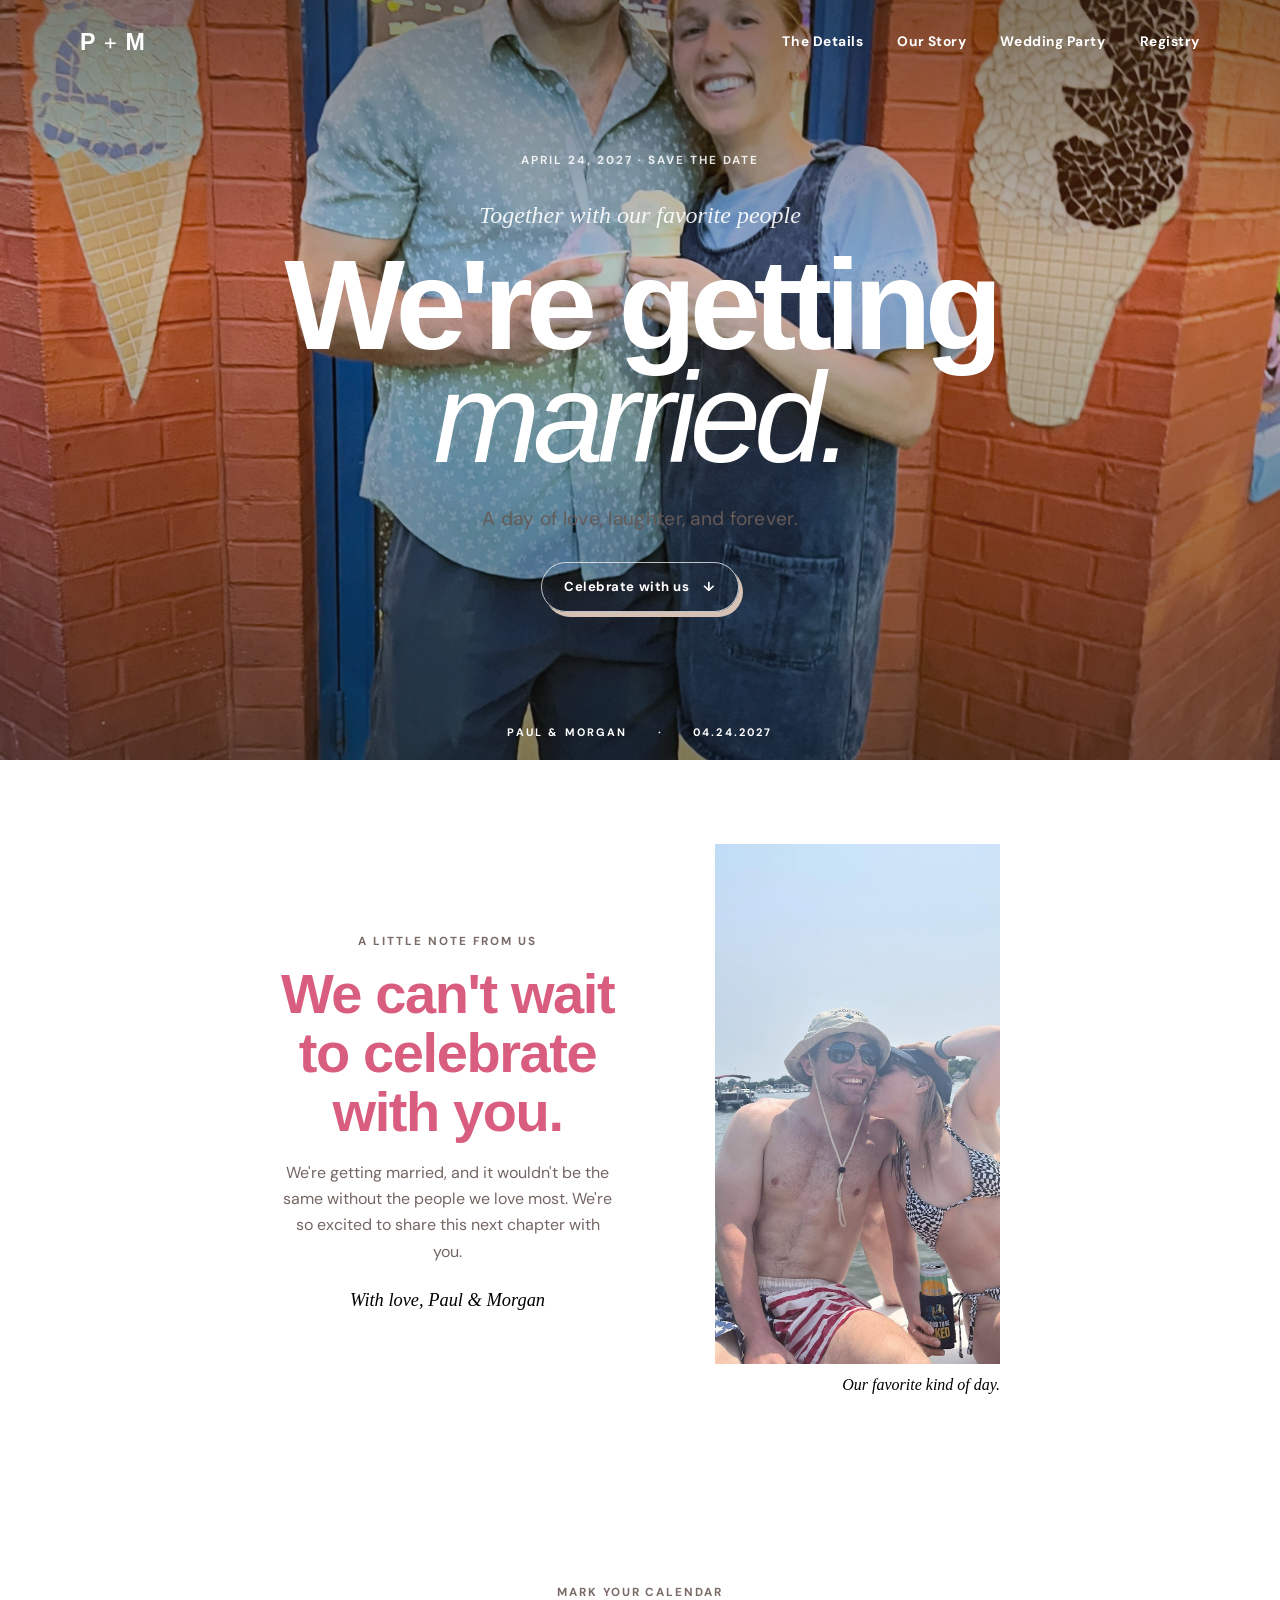
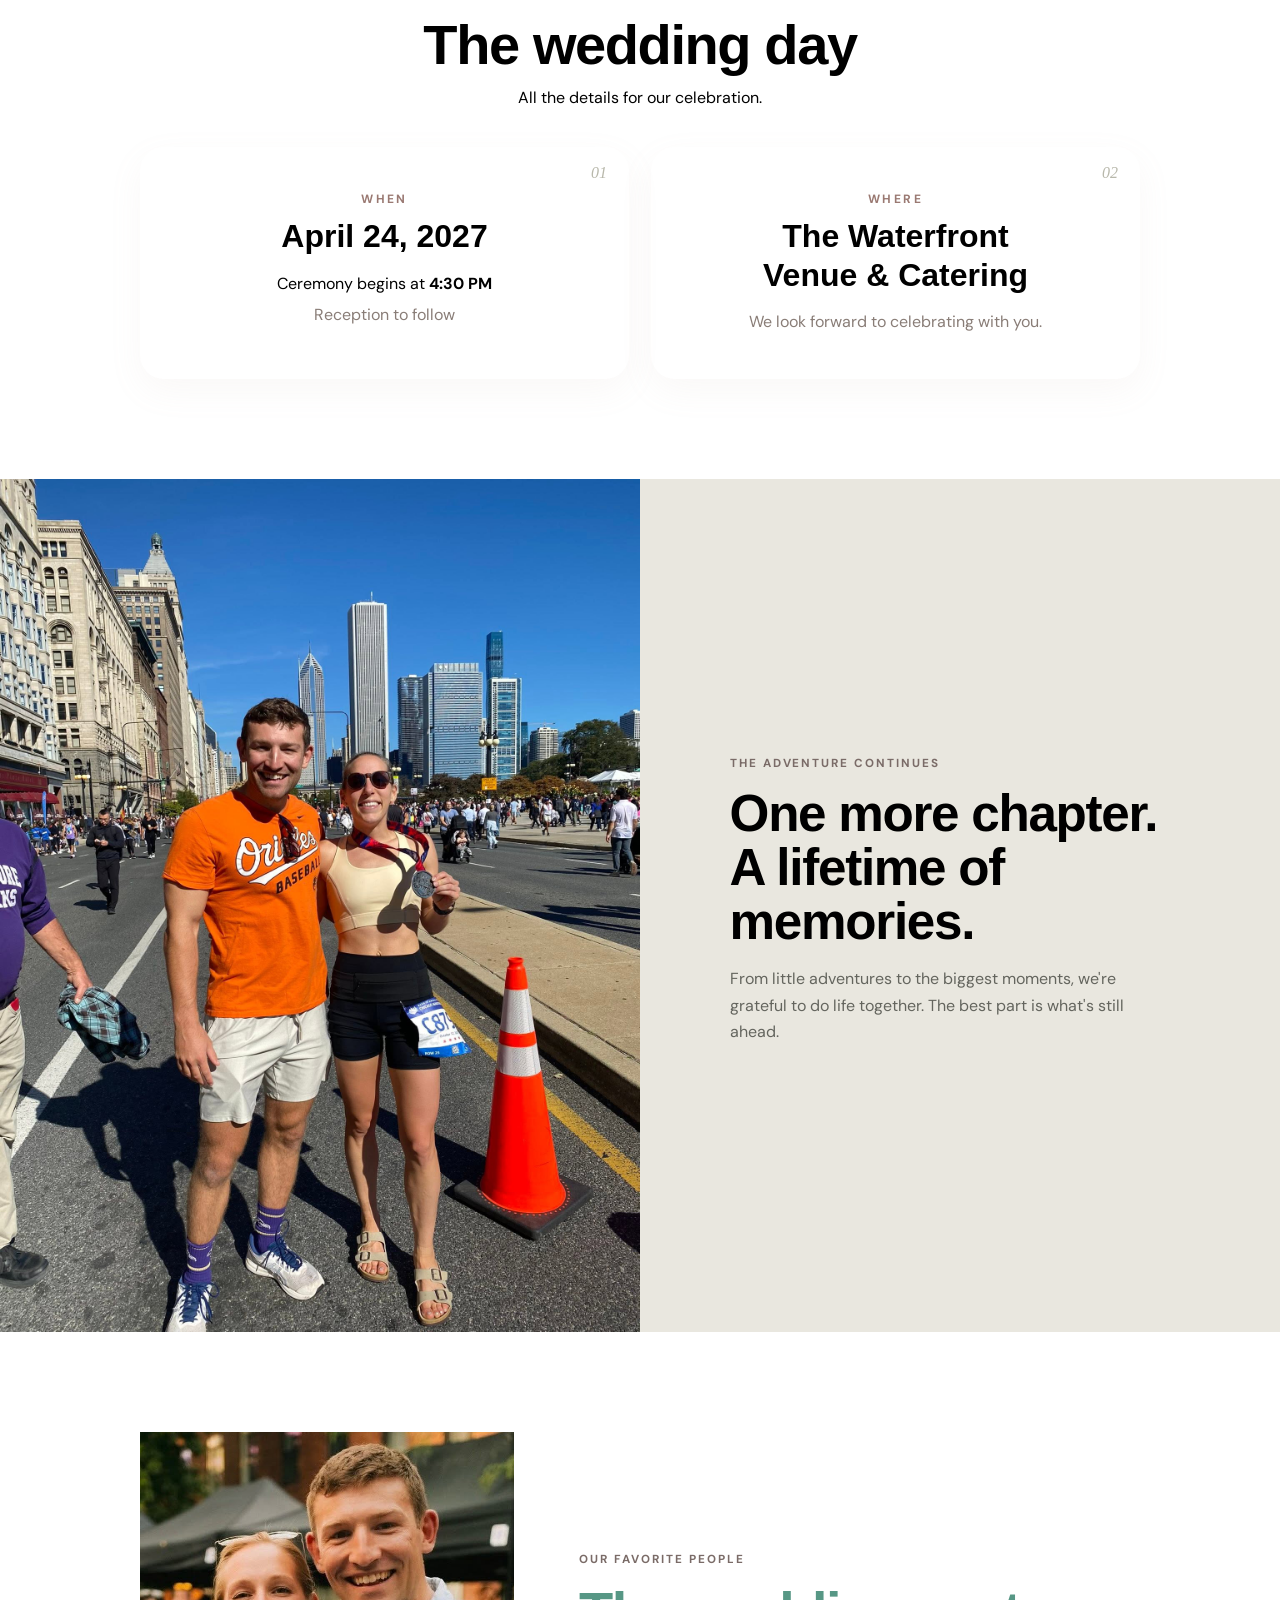
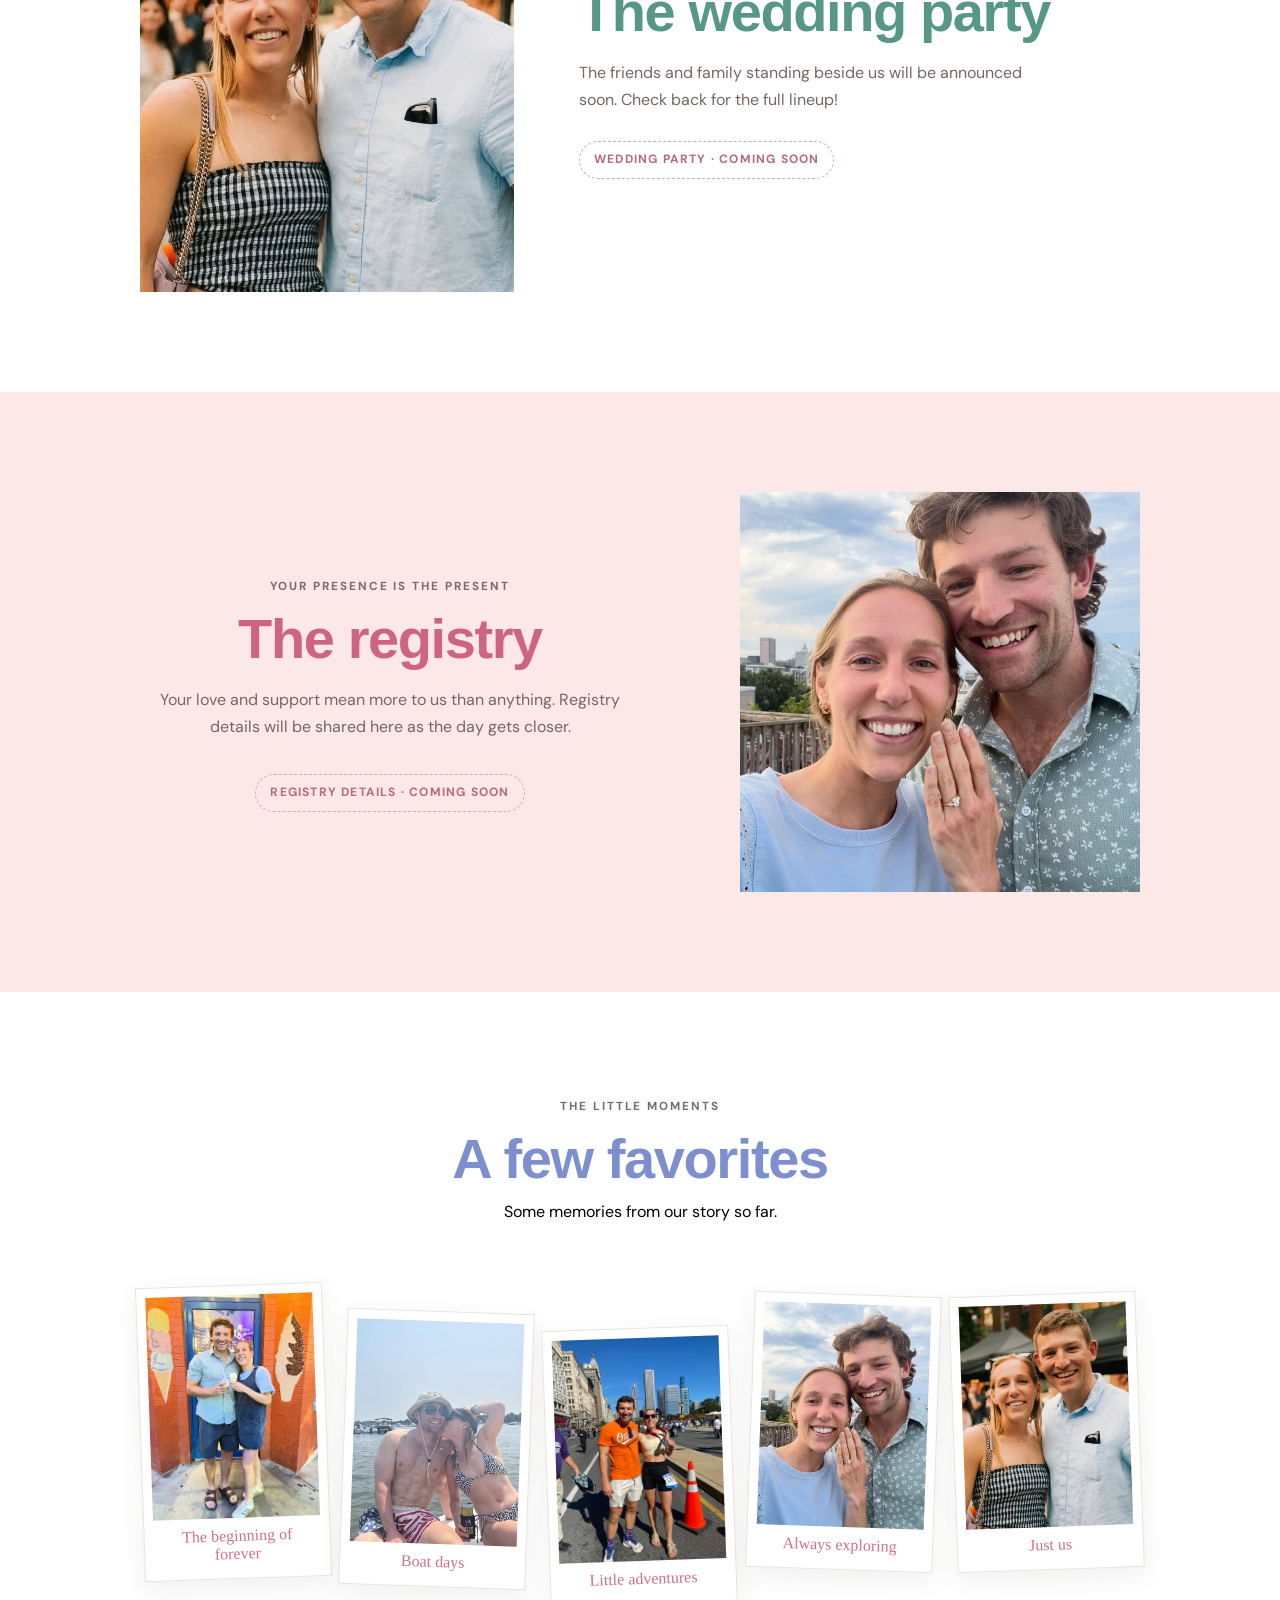
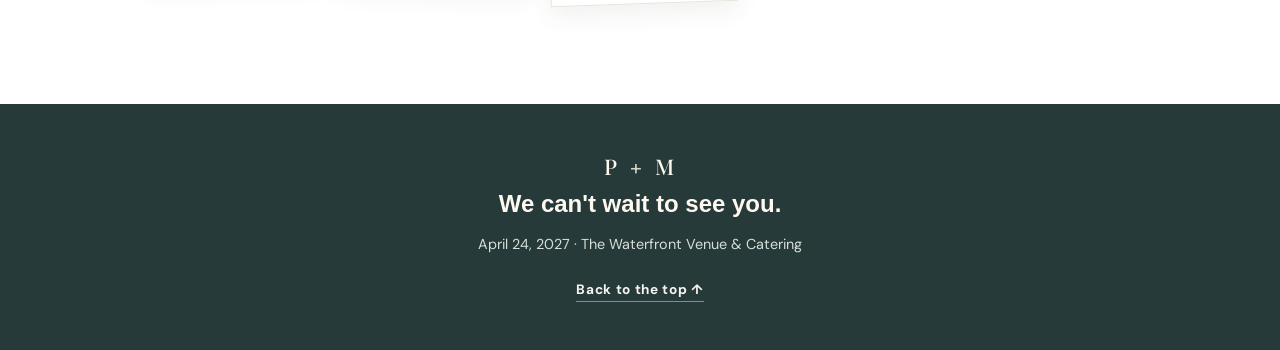
==== commit a8a2d775: "Revert "Add LookWhatIFound photo beside wedding title" This reverts commit 9b87351e68d417417a8bf1207" ====
--- a/root/index.html
+++ b/root/index.html
@@ -24,10 +24,7 @@
     <div class="hero-content">
       <span class="eyebrow">APRIL 24, 2027 · SAVE THE DATE</span>
       <p class="hero-script">Together with our favorite people</p>
-      <div class="hero-title-row">
-        <h1>We're getting<br><em>married.</em></h1>
-        <img class="hero-title-photo" src="images/LookWhatIFound.jpg" alt="Paul and Morgan together" loading="eager">
-      </div>
+      <h1>We're getting<br><em>married.</em></h1>
       <p class="hero-subtitle">A day of love, laughter, and forever.</p>
       <a class="pill-button" href="#details">Celebrate with us <span aria-hidden="true">↓</span></a>
     </div>
--- a/root/styles.css
+++ b/root/styles.css
@@ -1,3 +1,6 @@
+<<<<<<< HEAD
+<<<<<<< HEAD
+<<<<<<< HEAD
 :root{--canvas:#f6f4ef;--paper:#fffefa;--ink:#292b28;--muted:#74736c;--line:#dedbd2;--accent:#8b927e;--accent-dark:#59614e;--shadow:0 18px 50px rgba(34,35,29,.09)}
 *{box-sizing:border-box}html{scroll-behavior:smooth;scroll-padding-top:24px}body{margin:0;color:var(--ink);background:var(--canvas);font-family:'DM Sans',sans-serif;line-height:1.75;-webkit-font-smoothing:antialiased;text-rendering:optimizeLegibility}img{display:block;width:100%}a{color:inherit;text-decoration:none}a:focus-visible{outline:2px solid var(--accent-dark);outline-offset:4px}
 .hero{min-height:min(850px,100svh);position:relative;overflow:hidden;display:flex;flex-direction:column;color:white;background:#34372f}.hero-photo,.hero-shade{position:absolute;inset:0;width:100%;height:100%}.hero-photo{object-fit:cover;object-position:center 43%}.hero-shade{background:linear-gradient(180deg,rgba(20,22,19,.52) 0%,rgba(20,22,19,.22) 35%,rgba(20,22,19,.55) 100%)}
@@ -12,4 +15,53 @@
 @media(max-width:760px){.hero{min-height:min(800px,100svh)}.nav{width:calc(100% - 36px);padding:20px 0;gap:16px}.nav-links{gap:6px 16px;font-size:.74rem}.hero-content{padding:70px 0 78px}.hero h1{font-size:clamp(3.7rem,11vw,6rem)}.hero-title-photo{width:clamp(100px,17vw,145px);height:clamp(135px,23vw,185px)}.section-wrap{width:calc(100% - 40px);padding:70px 0}.intro{grid-template-columns:minmax(0,1fr) minmax(230px,.85fr);gap:28px}.story-photo img{height:360px}.memory-copy{padding:40px 28px}.party,.registry{gap:30px}.party-photo img{height:340px}.registry-photo img{height:300px}.photo-grid{grid-template-columns:repeat(2,minmax(0,1fr));gap:16px}.photo-frame:nth-child(2),.photo-frame:nth-child(3){margin-top:0}}
 @media(max-width:540px){.hero{min-height:720px}.nav{width:calc(100% - 28px);align-items:flex-start}.brand{font-size:1.15rem}.nav-links{max-width:260px;justify-content:flex-end;gap:3px 11px;font-size:.67rem;line-height:1.5}.hero-content{width:calc(100% - 28px);padding:76px 0 80px}.hero .eyebrow{font-size:.59rem;letter-spacing:.13em}.hero-script{margin-top:28px;font-size:1.05rem}.hero-title-row{gap:12px}.hero h1{font-size:clamp(2.65rem,10.5vw,3.8rem)}.hero-title-photo{width:clamp(82px,25vw,112px);height:clamp(112px,34vw,150px);border-width:3px}.hero-subtitle{max-width:280px;font-size:.95rem}.hero-bottom{gap:9px;font-size:.57rem;letter-spacing:.14em}.section-wrap{width:calc(100% - 36px);padding:58px 0}h2{font-size:clamp(2rem,8vw,2.7rem)}.intro,.party,.registry{grid-template-columns:1fr;gap:30px}.intro{padding-top:64px}.intro-copy{text-align:center}.intro-copy p{margin-left:auto;margin-right:auto}.story-photo{max-width:420px;width:100%;margin:0 auto}.story-photo img{height:370px}.detail-grid{grid-template-columns:1fr;gap:14px}.detail-card{padding:30px 24px}.memory-band{grid-template-columns:1fr}.memory-photo,.memory-photo img{min-height:0;height:290px}.memory-copy{padding:42px 26px 48px;text-align:center}.memory-copy p{margin-left:auto;margin-right:auto}.party-photo{order:2;max-width:430px;width:100%;margin:0 auto}.party-photo img{height:360px}.party-copy{order:1;text-align:center}.party-copy p,.registry-copy p{margin-left:auto;margin-right:auto}.registry-copy{text-align:center}.registry-photo{max-width:430px;width:100%;margin:0 auto}.registry-photo img{height:320px}.photos{padding-top:64px}.photo-grid{gap:12px}.photo-frame{padding:6px 6px 11px}.photo-frame figcaption{padding-top:9px;font-size:.82rem}footer{padding:42px 16px}.footer-title{font-size:1.4rem}}
 @media(max-width:360px){.nav{gap:8px}.nav-links{max-width:220px;gap:2px 8px;font-size:.62rem}.hero-title-row{gap:8px}.hero h1{font-size:2.55rem}.hero-title-photo{width:78px;height:105px}.hero-bottom{letter-spacing:.1em}.photo-grid{grid-template-columns:1fr;max-width:320px;margin:0 auto;gap:18px}.photo-frame img{aspect-ratio:4/4.5}}
-@media(prefers-reduced-motion:reduce){html{scroll-behavior:auto}*,*::before,*::after{transition:none!important}}+@media(prefers-reduced-motion:reduce){html{scroll-behavior:auto}*,*::before,*::after{transition:none!important}}
+=======
+=======
+>>>>>>> parent of c2493e6 (Style root wedding page with responsive neutral editorial theme)
+=======
+>>>>>>> parent of c2493e6 (Style root wedding page with responsive neutral editorial theme)
+:root { --cream:#fff8f0; --paper:#fffdf9; --ink:#263238; --pink:#f36f91; --orange:#ff9e59; --yellow:#ffd45d; --green:#72b7a1; --blue:#7c9fe8; --purple:#a78bdb; --line:#f1dfd1; }
+* { box-sizing:border-box; }
+html { scroll-behavior:smooth; scroll-padding-top:80px; }
+body { margin:0; color:var(--ink); background:var(--cream); font-family:'DM Sans',sans-serif; line-height:1.65; }
+a { color:inherit; text-decoration:none; }
+.hero { min-height:760px; position:relative; overflow:hidden; background:var(--cream); display:flex; flex-direction:column; }
+.nav { width:min(1120px,calc(100% - 44px)); margin:0 auto; padding:24px 0; display:flex; justify-content:space-between; align-items:center; position:relative; z-index:2; }
+.brand { font:700 1.45rem 'Fredoka',sans-serif; letter-spacing:-.06em; } .brand span { color:var(--pink); }
+.nav-links { display:flex; gap:clamp(14px,3vw,34px); font-size:.86rem; font-weight:700; } .nav-links a,footer a { transition:color .2s ease; } .nav-links a:hover,footer a:hover { color:var(--pink); }
+.hero-content { position:relative; width:min(900px,calc(100% - 36px)); margin:auto; padding:52px 0 84px; text-align:center; }
+.eyebrow { display:inline-block; font-size:.73rem; font-weight:700; letter-spacing:.17em; text-transform:uppercase; color:#7a6b67; }
+.hero h1 { margin:20px 0 12px; font:700 clamp(4rem,10vw,8.5rem)/.88 'Fredoka',sans-serif; letter-spacing:-.055em; }
+.rainbow { color:var(--pink); text-shadow:4px 4px 0 #ffe1d1; } .second-line { color:var(--blue); text-shadow:4px 4px 0 #e5e9ff; } .third-line { color:var(--orange); text-shadow:4px 4px 0 #ffebbd; }
+.hero-subtitle { font-size:clamp(1rem,2vw,1.2rem); margin:28px 0; color:#655a57; }
+.pill-button { display:inline-flex; align-items:center; gap:14px; padding:13px 22px; border-radius:999px; background:var(--ink); color:white; font-weight:700; box-shadow:4px 5px 0 #d5c2b5; transition:transform .2s ease; } .pill-button:hover { transform:translateY(-3px); }
+.hero-bottom { text-align:center; font-size:.68rem; letter-spacing:.2em; font-weight:700; padding:18px; border-top:1px solid var(--line); } .hero-bottom span { color:var(--pink); padding:0 8px; }
+.doodle { position:absolute; line-height:1; user-select:none; } .heart { right:8%; top:21%; color:var(--pink); font-size:clamp(3rem,7vw,6rem); transform:rotate(13deg); }
+.star { font-size:clamp(2.5rem,5vw,4.5rem); } .star-one { left:8%; top:28%; color:var(--yellow); } .star-two { right:12%; bottom:18%; color:var(--green); } .sparkle { left:15%; bottom:17%; color:var(--purple); font-size:4rem; }
+.section-wrap { width:min(1000px,calc(100% - 40px)); margin:0 auto; padding:100px 0; }
+.intro { max-width:720px; text-align:center; padding-top:84px; padding-bottom:84px; } .script { color:var(--pink); font:2rem 'Pacifico',cursive; margin:0 0 10px; }
+h2 { font:700 clamp(2rem,4.5vw,3.5rem)/1.05 'Fredoka',sans-serif; letter-spacing:-.025em; margin:12px 0 18px; } .intro h2 { color:#d95d7e; } .intro p:not(.script) { color:#746763; max-width:560px; margin:0 auto; } .tiny-flower { font-size:2.4rem; color:var(--orange); margin-top:20px; }
+.details { border-top:1px solid var(--line); text-align:center; } .section-heading { margin-bottom:35px; } .detail-grid { display:grid; grid-template-columns:repeat(2,minmax(0,1fr)); gap:22px; text-align:center; }
+.detail-card { padding:38px 24px; border-radius:24px; background:var(--paper); border:1px solid var(--line); box-shadow:0 12px 35px #b99e8d12; } .date-card { transform:rotate(-1deg); } .venue-card { transform:rotate(1deg); } .card-icon { font-size:2.3rem; color:var(--pink); } .card-kicker { letter-spacing:.2em; font-size:.75rem; font-weight:700; color:#9a7972; margin:12px 0 6px; }
+.detail-card h3 { font:600 clamp(1.5rem,3vw,2rem)/1.2 'Fredoka',sans-serif; margin:8px 0 15px; } .detail-card p { margin:5px 0; } .muted { color:#897d77; }
+.party { display:grid; grid-template-columns:.8fr 1.2fr; align-items:center; gap:65px; border-top:1px solid var(--line); } .party-art { position:relative; display:grid; place-items:center; aspect-ratio:1; max-width:320px; width:100%; margin:auto; border-radius:48% 52% 56% 44% / 48% 44% 56% 52%; background:#e6f2e7; color:var(--green); transform:rotate(-5deg); }
+.party-art span { font:700 clamp(2rem,5vw,3.8rem) 'Fredoka',sans-serif; color:#438b79; } .party-art b { position:absolute; top:8%; right:15%; font-size:4rem; color:var(--pink); } .party-art i { position:absolute; bottom:8%; left:14%; font:normal 4.5rem 'DM Sans',sans-serif; color:var(--orange); } .party-copy h2 { color:#579785; }
+.party-copy p,.registry p,.photo-intro { color:#746763; } .coming-soon { display:inline-block; border:1px dashed #d9a79d; color:#b66b75; border-radius:999px; padding:8px 14px; font-size:.75rem; font-weight:700; letter-spacing:.1em; }
+.registry { text-align:center; position:relative; background:#fbe8e7; width:100%; padding-left:max(20px,calc((100% - 1000px)/2)); padding-right:max(20px,calc((100% - 1000px)/2)); } .registry h2 { color:#cf6481; } .registry p { max-width:550px; margin:0 auto 22px; } .registry-stamp { display:grid; place-items:center; width:92px; height:92px; margin:28px auto; border:2px solid #e69aab; border-radius:50%; color:#d96b87; font:700 .9rem/1.25 'Fredoka',sans-serif; transform:rotate(10deg); }
+.photos { text-align:center; } .photos h2 { color:#7d8fce; } .photo-intro { margin-bottom:30px; } .photo-grid { display:grid; grid-template-columns:repeat(5,minmax(0,1fr)); gap:16px; align-items:center; }
+.photo-frame { min-width:0; margin:0; padding:9px 9px 15px; background:#fff; box-shadow:0 8px 25px #5b4a4015; transform:rotate(-2deg); } .photo-frame:nth-child(even) { transform:rotate(2deg); }
+.photo-frame img { display:block; width:100%; aspect-ratio:3/4; object-fit:cover; background:#f4e5dc; } .photo-frame figcaption { font:1rem 'Pacifico',cursive; color:#cf7189; padding-top:9px; }
+footer { text-align:center; padding:48px 20px; background:#273a3a; color:#fff8f0; } .footer-heart { color:#ff8da5; font-size:1.7rem; } .footer-title { font:700 1.5rem 'Fredoka',sans-serif; margin:8px 0; } footer p:not(.footer-title) { color:#d6dfd8; font-size:.9rem; } footer a { display:inline-block; margin-top:8px; font-weight:700; font-size:.85rem; }
+@media (max-width:800px) { .photo-grid { grid-template-columns:repeat(3,minmax(0,1fr)); } }
+@media (max-width:680px) { .hero { min-height:680px; } .nav { align-items:flex-start; } .nav-links { justify-content:flex-end; flex-wrap:wrap; gap:8px 14px; max-width:75%; font-size:.75rem; } .hero-content { padding:65px 0 90px; } .hero h1 { font-size:clamp(3.7rem,15vw,6rem); } .heart { right:2%; top:15%; } .star-one { left:1%; top:25%; } .star-two { right:2%; bottom:13%; } .sparkle { left:3%; bottom:14%; } .section-wrap { padding:72px 0; } .detail-grid { grid-template-columns:1fr; gap:18px; } .date-card,.venue-card { transform:none; } .party { grid-template-columns:1fr; gap:32px; text-align:center; } .party-art { max-width:230px; } .photo-grid { grid-template-columns:repeat(2,minmax(0,1fr)); gap:14px; } .hero-bottom { font-size:.58rem; letter-spacing:.12em; } }
+<<<<<<< HEAD
+<<<<<<< HEAD
+@media (prefers-reduced-motion:reduce) { html { scroll-behavior:auto; } *,*::before,*::after { transition:none!important; } }
+>>>>>>> parent of c2493e6 (Style root wedding page with responsive neutral editorial theme)
+=======
+@media (prefers-reduced-motion:reduce) { html { scroll-behavior:auto; } *,*::before,*::after { transition:none!important; } }
+>>>>>>> parent of c2493e6 (Style root wedding page with responsive neutral editorial theme)
+=======
+@media (prefers-reduced-motion:reduce) { html { scroll-behavior:auto; } *,*::before,*::after { transition:none!important; } }
+>>>>>>> parent of c2493e6 (Style root wedding page with responsive neutral editorial theme)
